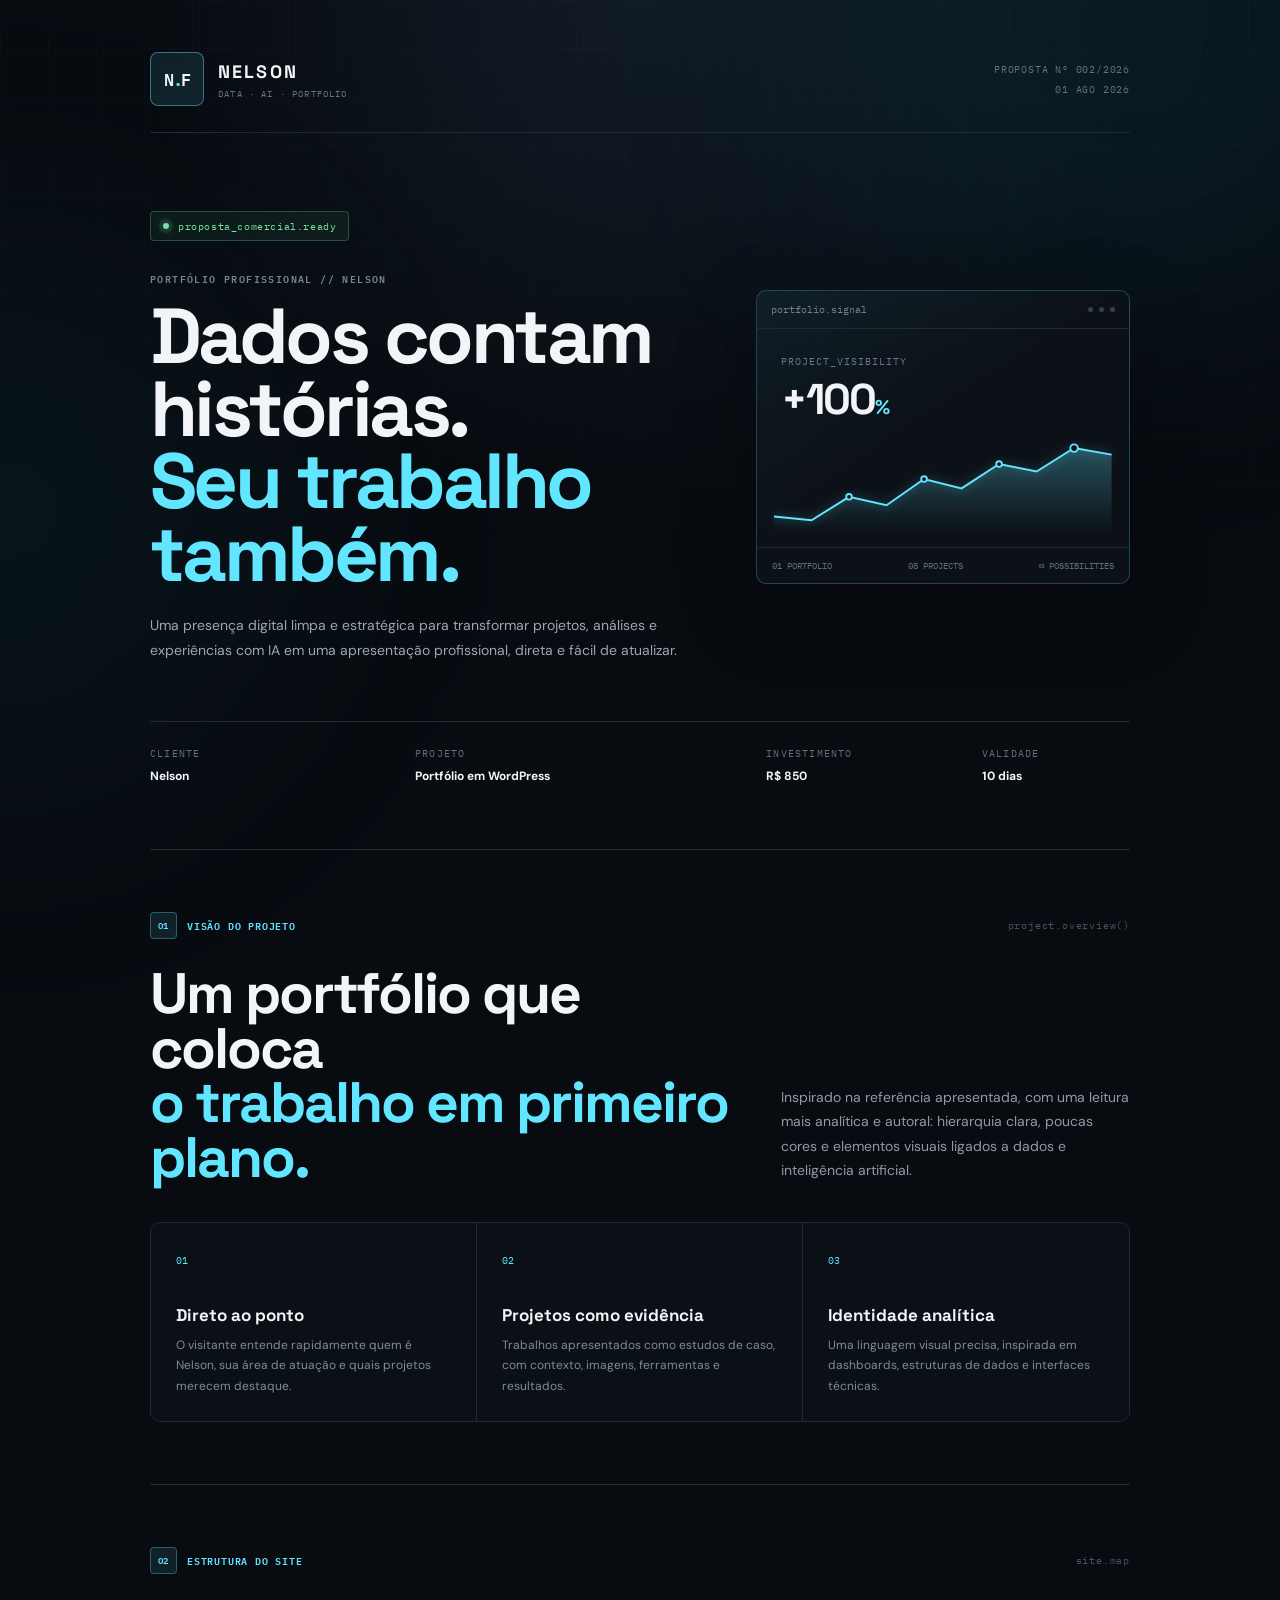
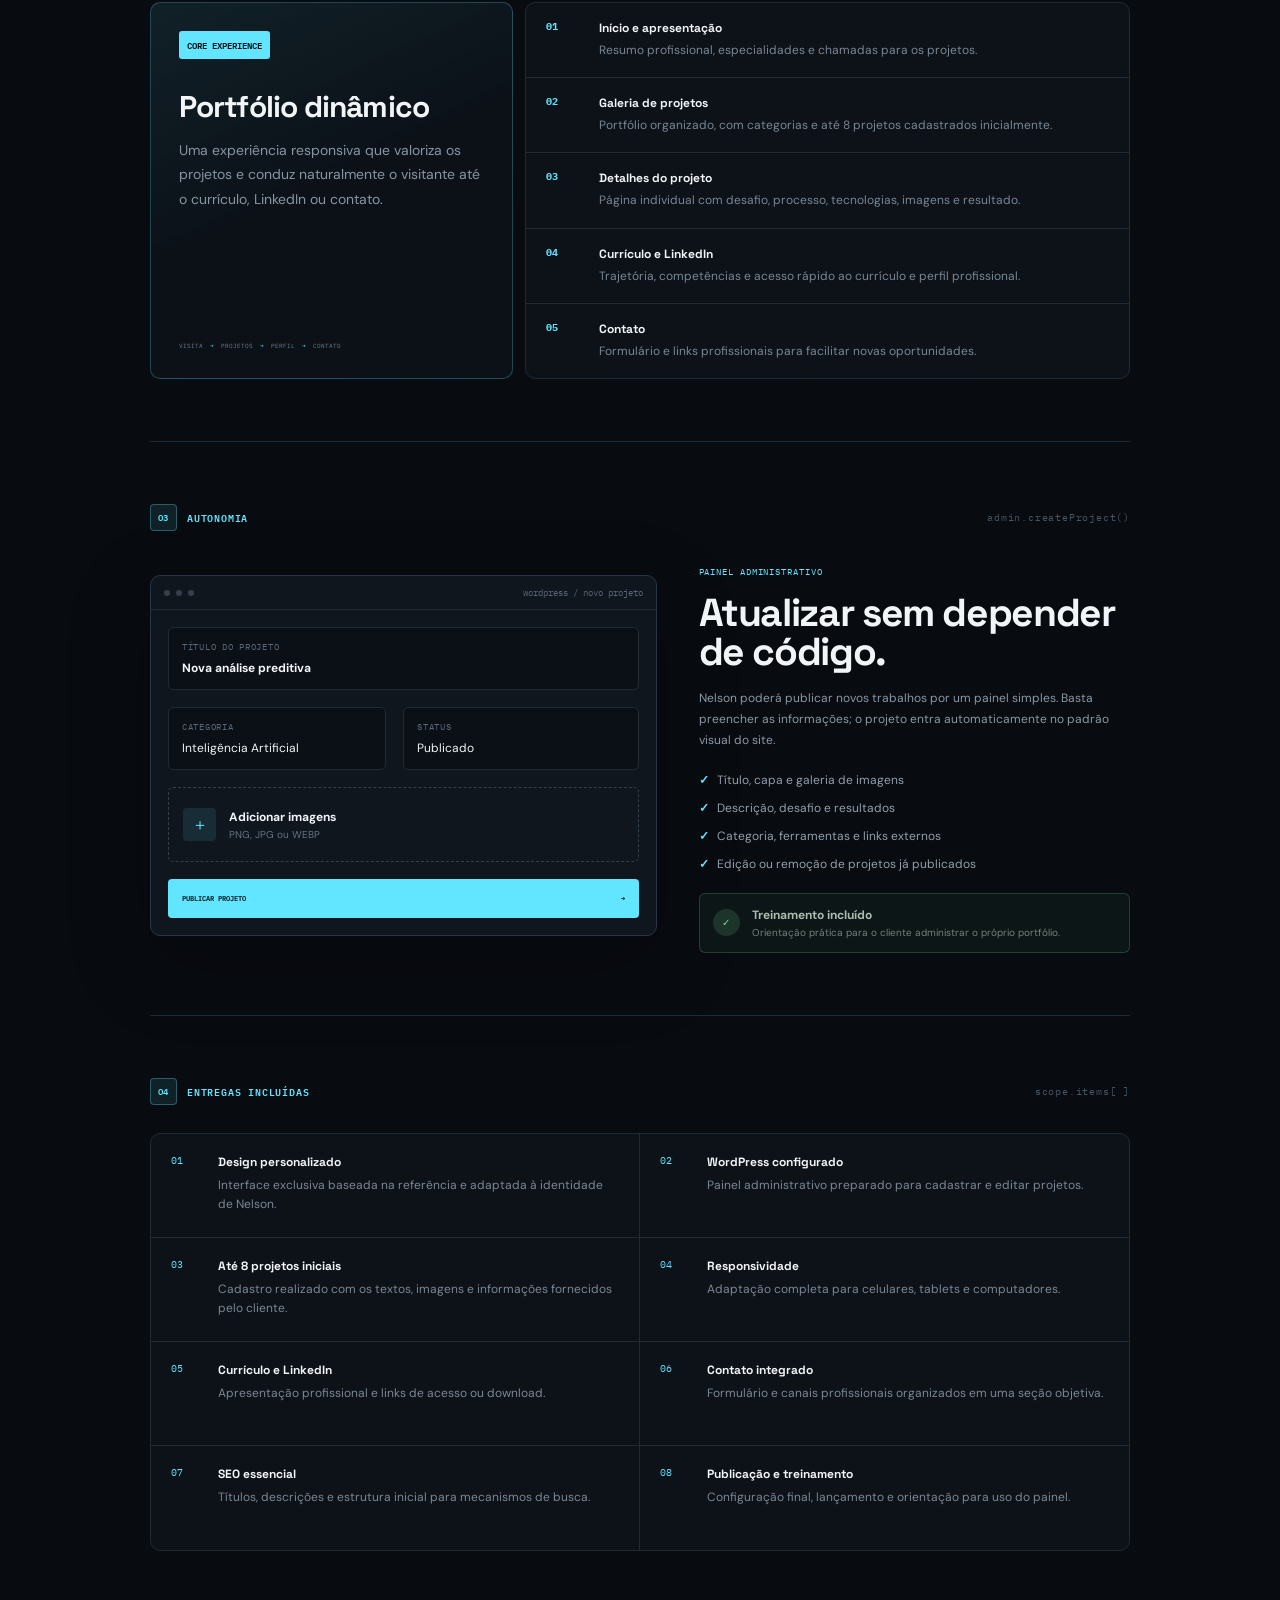
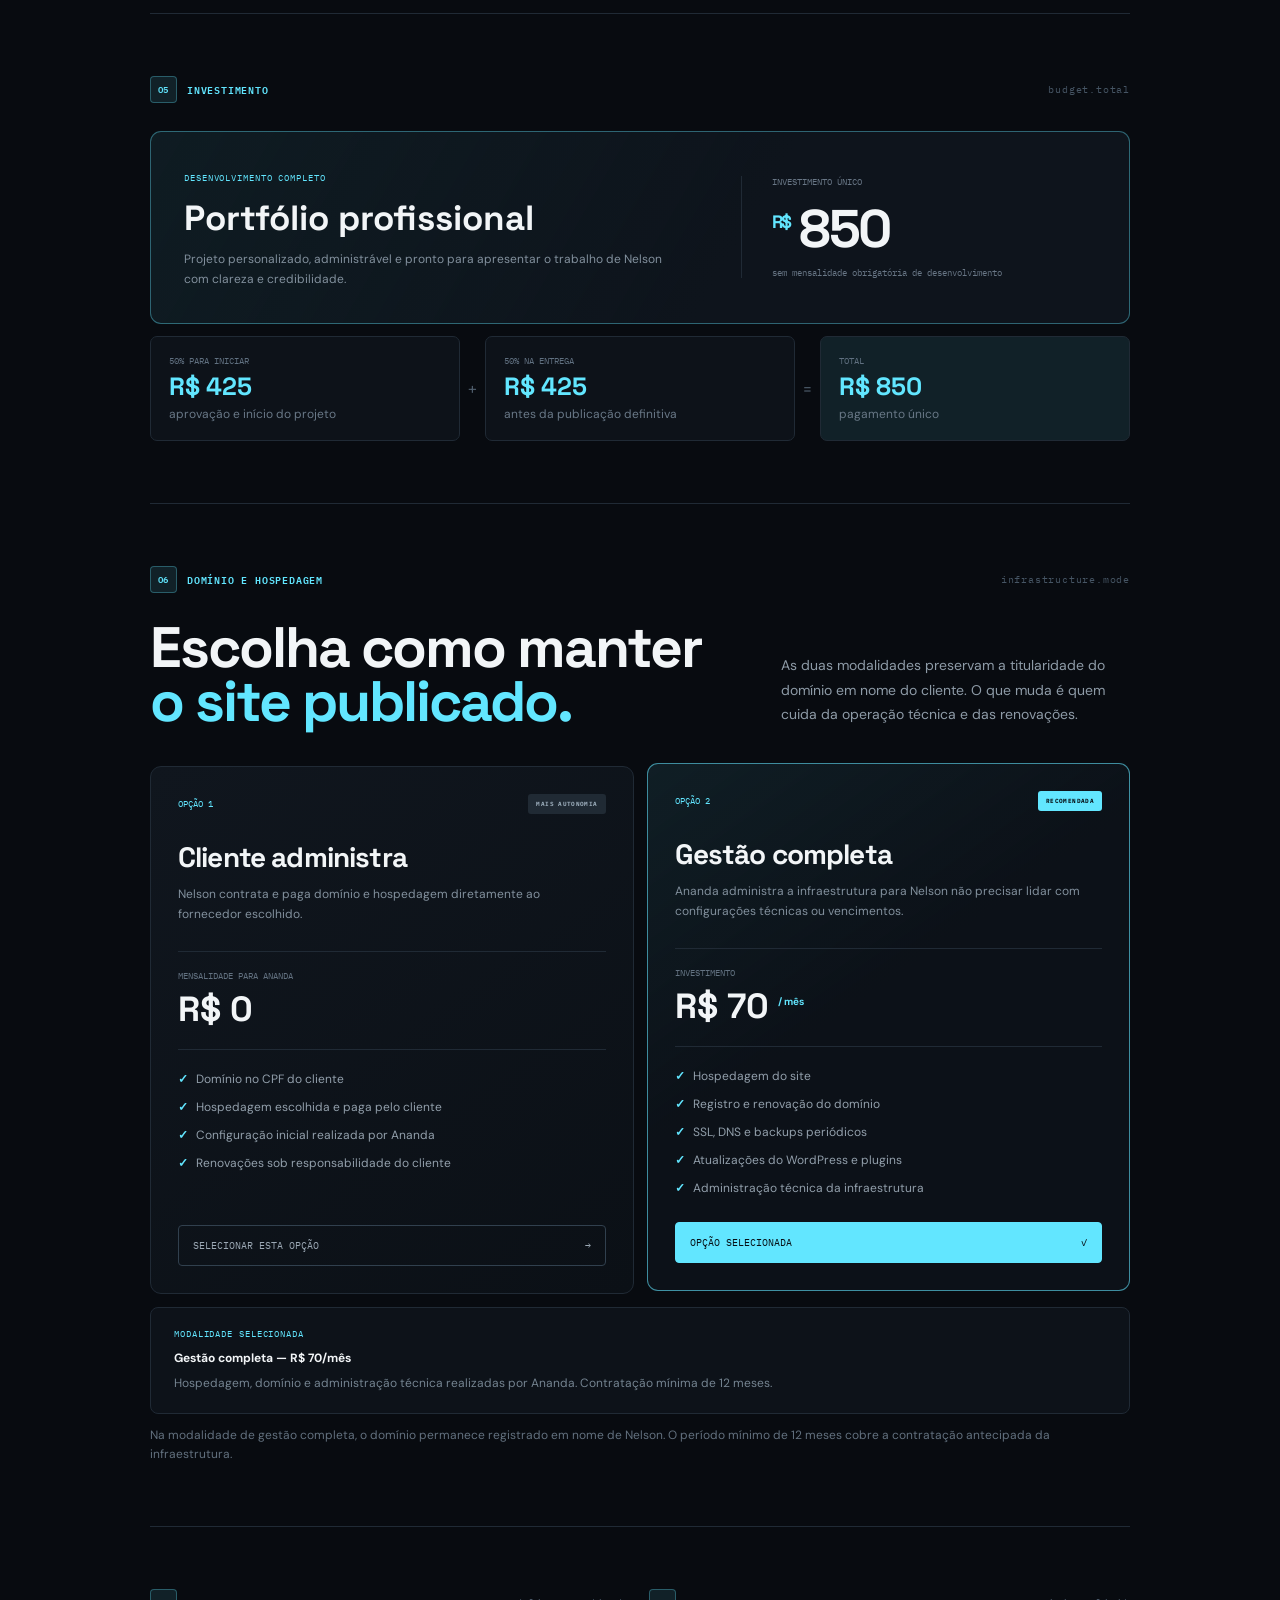
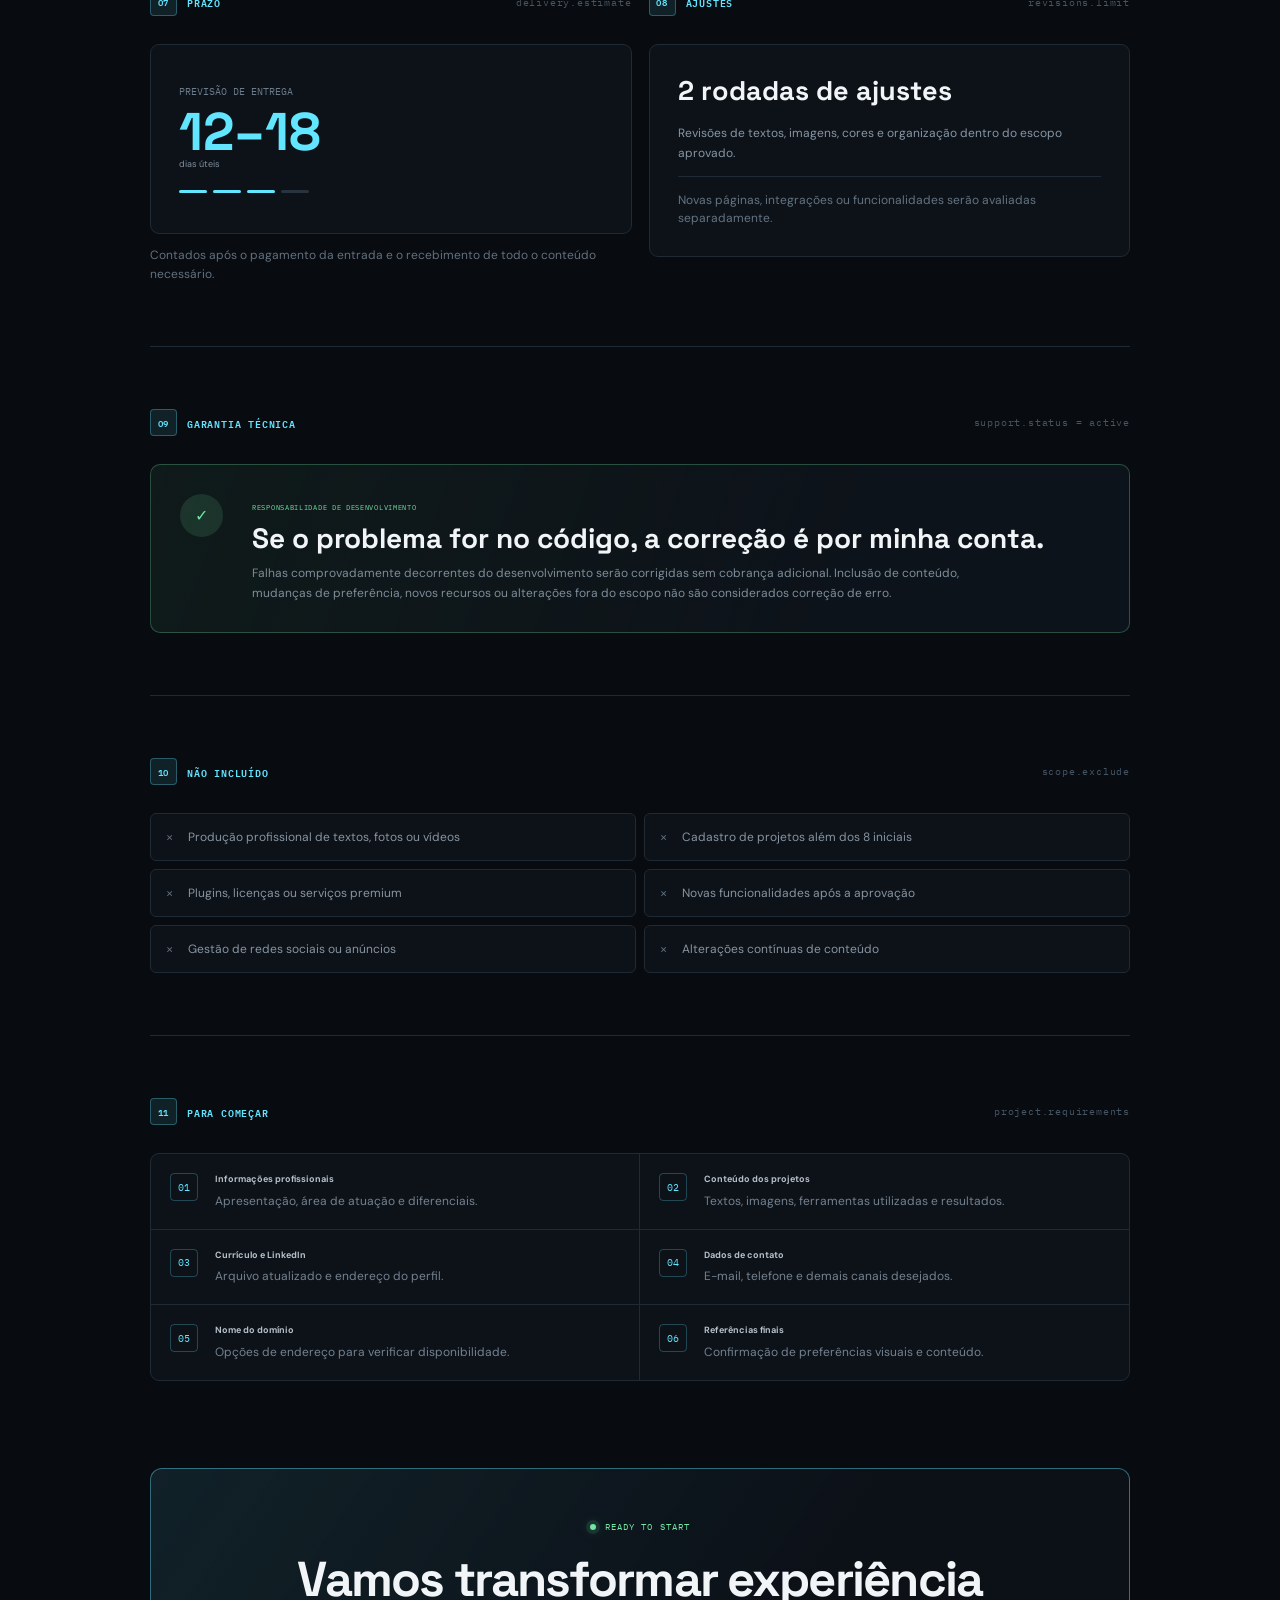
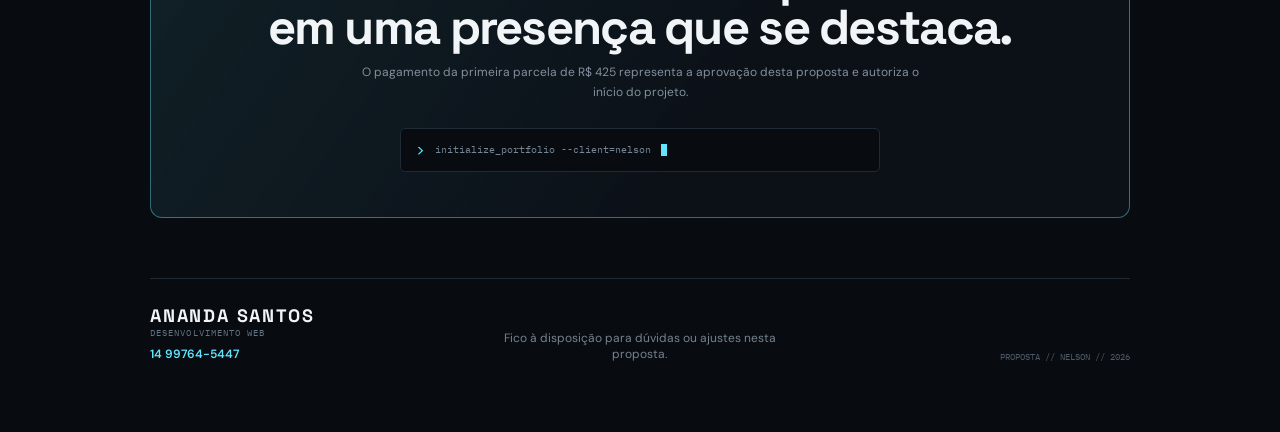
==== index.html @ 246f7932 "Proposta Versao 1" ====
<!doctype html>
<html lang="pt-BR">
  <head>
    <meta charset="UTF-8" />
    <meta name="viewport" content="width=device-width, initial-scale=1.0" />
    <meta name="description" content="Proposta comercial para desenvolvimento do portfólio profissional de Nelson." />
    <meta name="theme-color" content="#080b10" />
    <title>Proposta Comercial — Portfólio Nelson</title>
    <link rel="preconnect" href="https://fonts.googleapis.com" />
    <link rel="preconnect" href="https://fonts.gstatic.com" crossorigin />
    <link href="https://fonts.googleapis.com/css2?family=DM+Sans:wght@400;500;600;700&family=IBM+Plex+Mono:wght@400;500;600&family=Space+Grotesk:wght@500;600;700&display=swap" rel="stylesheet" />
    <link rel="stylesheet" href="style.css" />
  </head>
  <body>
    <div class="page-grid" aria-hidden="true"></div>
    <div class="ambient ambient--one" aria-hidden="true"></div>
    <div class="ambient ambient--two" aria-hidden="true"></div>
    <div class="scroll-progress" id="scroll-progress" aria-hidden="true"></div>

    <main class="proposal">
      <header class="proposal-header reveal">
        <a class="brand" href="#inicio" aria-label="Voltar ao início">
          <span class="brand__mark">N<span>.</span>F</span>
          <span class="brand__text"><strong>NELSON</strong><small>DATA · AI · PORTFOLIO</small></span>
        </a>
        <div class="proposal-meta">
          <span>PROPOSTA Nº 002/2026</span>
          <span>01 AGO 2026</span>
        </div>
      </header>

      <section class="hero reveal" id="inicio">
        <div class="hero__content">
          <span class="status"><i></i> proposta_comercial.ready</span>
          <p class="eyebrow">PORTFÓLIO PROFISSIONAL // NELSON</p>
          <h1>Dados contam histórias.<br /><em>Seu trabalho também.</em></h1>
          <p class="hero__lead">
            Uma presença digital limpa e estratégica para transformar projetos, análises e experiências com IA em uma apresentação profissional, direta e fácil de atualizar.
          </p>
        </div>

        <div class="data-console" aria-label="Painel visual representando dados e inteligência artificial">
          <div class="data-console__top"><span>portfolio.signal</span><i></i><i></i><i></i></div>
          <div class="data-console__metric">
            <small>PROJECT_VISIBILITY</small>
            <strong>+100<span>%</span></strong>
          </div>
          <svg viewBox="0 0 360 120" role="img" aria-label="Gráfico crescente estilizado">
            <defs>
              <linearGradient id="chartFill" x1="0" y1="0" x2="0" y2="1">
                <stop offset="0" stop-color="#62e6ff" stop-opacity=".3" />
                <stop offset="1" stop-color="#62e6ff" stop-opacity="0" />
              </linearGradient>
            </defs>
            <path class="chart-area" d="M0 105 L0 88 L40 92 L80 67 L120 76 L160 48 L200 58 L240 32 L280 40 L320 15 L360 22 L360 105 Z" />
            <path class="chart-line" d="M0 88 L40 92 L80 67 L120 76 L160 48 L200 58 L240 32 L280 40 L320 15 L360 22" />
            <g class="chart-dots"><circle cx="80" cy="67" r="3" /><circle cx="160" cy="48" r="3" /><circle cx="240" cy="32" r="3" /><circle cx="320" cy="15" r="4" /></g>
          </svg>
          <div class="data-console__footer"><span>01 PORTFOLIO</span><span>08 PROJECTS</span><span>∞ POSSIBILITIES</span></div>
        </div>

        <div class="hero__summary">
          <div><span>CLIENTE</span><strong>Nelson</strong></div>
          <div><span>PROJETO</span><strong>Portfólio em WordPress</strong></div>
          <div><span>INVESTIMENTO</span><strong>R$ 850</strong></div>
          <div><span>VALIDADE</span><strong>10 dias</strong></div>
        </div>
      </section>

      <section class="section reveal">
        <div class="section-label"><span>01</span> Visão do projeto <code>project.overview()</code></div>
        <div class="section-heading">
          <h2>Um portfólio que coloca<br /><em>o trabalho em primeiro plano.</em></h2>
          <p>Inspirado na referência apresentada, com uma leitura mais analítica e autoral: hierarquia clara, poucas cores e elementos visuais ligados a dados e inteligência artificial.</p>
        </div>
        <div class="concept-grid">
          <article><span>01</span><h3>Direto ao ponto</h3><p>O visitante entende rapidamente quem é Nelson, sua área de atuação e quais projetos merecem destaque.</p></article>
          <article><span>02</span><h3>Projetos como evidência</h3><p>Trabalhos apresentados como estudos de caso, com contexto, imagens, ferramentas e resultados.</p></article>
          <article><span>03</span><h3>Identidade analítica</h3><p>Uma linguagem visual precisa, inspirada em dashboards, estruturas de dados e interfaces técnicas.</p></article>
        </div>
      </section>

      <section class="section reveal">
        <div class="section-label"><span>02</span> Estrutura do site <code>site.map</code></div>
        <div class="architecture">
          <article class="architecture__main">
            <span class="architecture__tag">CORE EXPERIENCE</span>
            <h3>Portfólio dinâmico</h3>
            <p>Uma experiência responsiva que valoriza os projetos e conduz naturalmente o visitante até o currículo, LinkedIn ou contato.</p>
            <div class="architecture__flow"><span>VISITA</span><i>→</i><span>PROJETOS</span><i>→</i><span>PERFIL</span><i>→</i><span>CONTATO</span></div>
          </article>
          <div class="architecture__items">
            <article><b>01</b><div><h3>Início e apresentação</h3><p>Resumo profissional, especialidades e chamadas para os projetos.</p></div></article>
            <article><b>02</b><div><h3>Galeria de projetos</h3><p>Portfólio organizado, com categorias e até 8 projetos cadastrados inicialmente.</p></div></article>
            <article><b>03</b><div><h3>Detalhes do projeto</h3><p>Página individual com desafio, processo, tecnologias, imagens e resultado.</p></div></article>
            <article><b>04</b><div><h3>Currículo e LinkedIn</h3><p>Trajetória, competências e acesso rápido ao currículo e perfil profissional.</p></div></article>
            <article><b>05</b><div><h3>Contato</h3><p>Formulário e links profissionais para facilitar novas oportunidades.</p></div></article>
          </div>
        </div>
      </section>

      <section class="section reveal">
        <div class="section-label"><span>03</span> Autonomia <code>admin.createProject()</code></div>
        <div class="admin-panel">
          <div class="admin-panel__preview">
            <div class="window-bar"><i></i><i></i><i></i><span>wordpress / novo projeto</span></div>
            <div class="fake-field"><small>TÍTULO DO PROJETO</small><strong>Nova análise preditiva</strong></div>
            <div class="fake-row"><div class="fake-field"><small>CATEGORIA</small><span>Inteligência Artificial</span></div><div class="fake-field"><small>STATUS</small><span>Publicado</span></div></div>
            <div class="fake-upload"><span>＋</span><div><strong>Adicionar imagens</strong><small>PNG, JPG ou WEBP</small></div></div>
            <button type="button" tabindex="-1">PUBLICAR PROJETO <span>→</span></button>
          </div>
          <div class="admin-panel__copy">
            <span class="mini-label">PAINEL ADMINISTRATIVO</span>
            <h2>Atualizar sem depender de código.</h2>
            <p>Nelson poderá publicar novos trabalhos por um painel simples. Basta preencher as informações; o projeto entra automaticamente no padrão visual do site.</p>
            <ul>
              <li>Título, capa e galeria de imagens</li>
              <li>Descrição, desafio e resultados</li>
              <li>Categoria, ferramentas e links externos</li>
              <li>Edição ou remoção de projetos já publicados</li>
            </ul>
            <div class="training"><span>✓</span><p><strong>Treinamento incluído</strong>Orientação prática para o cliente administrar o próprio portfólio.</p></div>
          </div>
        </div>
      </section>

      <section class="section reveal">
        <div class="section-label"><span>04</span> Entregas incluídas <code>scope.items[ ]</code></div>
        <div class="scope-grid">
          <article><span>01</span><div><h3>Design personalizado</h3><p>Interface exclusiva baseada na referência e adaptada à identidade de Nelson.</p></div></article>
          <article><span>02</span><div><h3>WordPress configurado</h3><p>Painel administrativo preparado para cadastrar e editar projetos.</p></div></article>
          <article><span>03</span><div><h3>Até 8 projetos iniciais</h3><p>Cadastro realizado com os textos, imagens e informações fornecidos pelo cliente.</p></div></article>
          <article><span>04</span><div><h3>Responsividade</h3><p>Adaptação completa para celulares, tablets e computadores.</p></div></article>
          <article><span>05</span><div><h3>Currículo e LinkedIn</h3><p>Apresentação profissional e links de acesso ou download.</p></div></article>
          <article><span>06</span><div><h3>Contato integrado</h3><p>Formulário e canais profissionais organizados em uma seção objetiva.</p></div></article>
          <article><span>07</span><div><h3>SEO essencial</h3><p>Títulos, descrições e estrutura inicial para mecanismos de busca.</p></div></article>
          <article><span>08</span><div><h3>Publicação e treinamento</h3><p>Configuração final, lançamento e orientação para uso do painel.</p></div></article>
        </div>
      </section>

      <section class="section investment reveal" id="investimento">
        <div class="section-label"><span>05</span> Investimento <code>budget.total</code></div>
        <div class="investment-box">
          <div class="investment-box__copy">
            <span>DESENVOLVIMENTO COMPLETO</span>
            <h2>Portfólio profissional</h2>
            <p>Projeto personalizado, administrável e pronto para apresentar o trabalho de Nelson com clareza e credibilidade.</p>
          </div>
          <div class="investment-box__price">
            <small>INVESTIMENTO ÚNICO</small>
            <strong><sup>R$</sup> 850</strong>
            <span>sem mensalidade obrigatória de desenvolvimento</span>
          </div>
        </div>
        <div class="payment-flow">
          <article><small>50% PARA INICIAR</small><strong>R$ 425</strong><span>aprovação e início do projeto</span></article>
          <i>+</i>
          <article><small>50% NA ENTREGA</small><strong>R$ 425</strong><span>antes da publicação definitiva</span></article>
          <i>=</i>
          <article class="payment-flow__total"><small>TOTAL</small><strong>R$ 850</strong><span>pagamento único</span></article>
        </div>
      </section>

      <section class="section reveal" id="infraestrutura">
        <div class="section-label"><span>06</span> Domínio e hospedagem <code>infrastructure.mode</code></div>
        <div class="section-heading">
          <h2>Escolha como manter<br /><em>o site publicado.</em></h2>
          <p>As duas modalidades preservam a titularidade do domínio em nome do cliente. O que muda é quem cuida da operação técnica e das renovações.</p>
        </div>

        <div class="hosting-grid">
          <article class="hosting-card" data-hosting-card="client">
            <div class="hosting-card__top"><span>OPÇÃO 1</span><b>MAIS AUTONOMIA</b></div>
            <h3>Cliente administra</h3>
            <p>Nelson contrata e paga domínio e hospedagem diretamente ao fornecedor escolhido.</p>
            <div class="hosting-price"><small>MENSALIDADE PARA ANANDA</small><strong>R$ 0</strong></div>
            <ul><li>Domínio no CPF do cliente</li><li>Hospedagem escolhida e paga pelo cliente</li><li>Configuração inicial realizada por Ananda</li><li>Renovações sob responsabilidade do cliente</li></ul>
            <button type="button" data-select-hosting="client">Selecionar esta opção <span>→</span></button>
          </article>

          <article class="hosting-card hosting-card--featured is-active" data-hosting-card="managed">
            <div class="hosting-card__top"><span>OPÇÃO 2</span><b>RECOMENDADA</b></div>
            <h3>Gestão completa</h3>
            <p>Ananda administra a infraestrutura para Nelson não precisar lidar com configurações técnicas ou vencimentos.</p>
            <div class="hosting-price"><small>INVESTIMENTO</small><strong>R$ 70 <sup>/ mês</sup></strong></div>
            <ul><li>Hospedagem do site</li><li>Registro e renovação do domínio</li><li>SSL, DNS e backups periódicos</li><li>Atualizações do WordPress e plugins</li><li>Administração técnica da infraestrutura</li></ul>
            <button class="is-selected" type="button" data-select-hosting="managed">Opção selecionada <span>✓</span></button>
          </article>
        </div>

        <div class="hosting-selection">
          <span>MODALIDADE SELECIONADA</span>
          <strong id="hosting-name">Gestão completa — R$ 70/mês</strong>
          <p id="hosting-description">Hospedagem, domínio e administração técnica realizadas por Ananda. Contratação mínima de 12 meses.</p>
        </div>
        <p class="note">Na modalidade de gestão completa, o domínio permanece registrado em nome de Nelson. O período mínimo de 12 meses cobre a contratação antecipada da infraestrutura.</p>
      </section>

      <section class="section two-columns reveal">
        <div>
          <div class="section-label"><span>07</span> Prazo <code>delivery.estimate</code></div>
          <div class="timeline-card">
            <span>PREVISÃO DE ENTREGA</span>
            <strong>12–18</strong>
            <small>dias úteis</small>
            <div><i></i><i></i><i></i><i></i></div>
          </div>
          <p class="note">Contados após o pagamento da entrada e o recebimento de todo o conteúdo necessário.</p>
        </div>
        <div>
          <div class="section-label"><span>08</span> Ajustes <code>revisions.limit</code></div>
          <div class="revision-card">
            <strong>2 rodadas de ajustes</strong>
            <p>Revisões de textos, imagens, cores e organização dentro do escopo aprovado.</p>
            <span>Novas páginas, integrações ou funcionalidades serão avaliadas separadamente.</span>
          </div>
        </div>
      </section>

      <section class="section reveal">
        <div class="section-label"><span>09</span> Garantia técnica <code>support.status = active</code></div>
        <div class="warranty">
          <div class="warranty__icon">✓</div>
          <div><span>RESPONSABILIDADE DE DESENVOLVIMENTO</span><h2>Se o problema for no código, a correção é por minha conta.</h2><p>Falhas comprovadamente decorrentes do desenvolvimento serão corrigidas sem cobrança adicional. Inclusão de conteúdo, mudanças de preferência, novos recursos ou alterações fora do escopo não são considerados correção de erro.</p></div>
        </div>
      </section>

      <section class="section reveal">
        <div class="section-label"><span>10</span> Não incluído <code>scope.exclude</code></div>
        <div class="exclusions">
          <span>Produção profissional de textos, fotos ou vídeos</span>
          <span>Cadastro de projetos além dos 8 iniciais</span>
          <span>Plugins, licenças ou serviços premium</span>
          <span>Novas funcionalidades após a aprovação</span>
          <span>Gestão de redes sociais ou anúncios</span>
          <span>Alterações contínuas de conteúdo</span>
        </div>
      </section>

      <section class="section reveal">
        <div class="section-label"><span>11</span> Para começar <code>project.requirements</code></div>
        <div class="requirements">
          <div><span>01</span><p><strong>Informações profissionais</strong>Apresentação, área de atuação e diferenciais.</p></div>
          <div><span>02</span><p><strong>Conteúdo dos projetos</strong>Textos, imagens, ferramentas utilizadas e resultados.</p></div>
          <div><span>03</span><p><strong>Currículo e LinkedIn</strong>Arquivo atualizado e endereço do perfil.</p></div>
          <div><span>04</span><p><strong>Dados de contato</strong>E-mail, telefone e demais canais desejados.</p></div>
          <div><span>05</span><p><strong>Nome do domínio</strong>Opções de endereço para verificar disponibilidade.</p></div>
          <div><span>06</span><p><strong>Referências finais</strong>Confirmação de preferências visuais e conteúdo.</p></div>
        </div>
      </section>

      <section class="approval reveal">
        <div class="approval__status"><i></i><span>READY TO START</span></div>
        <h2>Vamos transformar experiência<br />em uma presença que se destaca.</h2>
        <p>O pagamento da primeira parcela de R$ 425 representa a aprovação desta proposta e autoriza o início do projeto.</p>
        <div class="approval__command"><span>&gt;</span><code>initialize_portfolio --client=nelson</code><i></i></div>
      </section>

      <footer>
        <div class="professional-contact"><strong>ANANDA SANTOS</strong><span>DESENVOLVIMENTO WEB</span><a href="tel:+5514997645447">14 99764-5447</a></div>
        <p>Fico à disposição para dúvidas ou ajustes nesta proposta.</p>
        <small>PROPOSTA // NELSON // 2026</small>
      </footer>
    </main>

    <script src="script.js"></script>
  </body>
</html>
---- style.css ----
:root {
  --bg: #080b10;
  --panel: #0d1219;
  --panel-2: #111821;
  --line: #202a35;
  --line-soft: rgba(255, 255, 255, 0.07);
  --text: #f2f5f7;
  --muted: #8d9aa8;
  --cyan: #62e6ff;
  --cyan-strong: #20c9eb;
  --cyan-soft: rgba(98, 230, 255, 0.1);
  --green: #72e6a2;
  --display: "Space Grotesk", sans-serif;
  --body: "DM Sans", sans-serif;
  --mono: "IBM Plex Mono", monospace;
}

* { box-sizing: border-box; }
html { scroll-behavior: smooth; }
body {
  min-height: 100vh;
  margin: 0;
  overflow-x: hidden;
  background: var(--bg);
  color: var(--text);
  font-family: var(--body);
  -webkit-font-smoothing: antialiased;
}

body::before {
  position: fixed;
  inset: 0;
  z-index: -4;
  background: radial-gradient(circle at 50% 0, #111b26 0, var(--bg) 45%);
  content: "";
}

.page-grid {
  position: fixed;
  inset: 0;
  z-index: -3;
  background-image: linear-gradient(rgba(98,230,255,.025) 1px, transparent 1px), linear-gradient(90deg, rgba(98,230,255,.025) 1px, transparent 1px);
  background-size: 48px 48px;
  mask-image: linear-gradient(to bottom, black, transparent 78%);
  pointer-events: none;
}

.ambient { position: fixed; z-index: -2; border-radius: 50%; filter: blur(130px); pointer-events: none; }
.ambient--one { top: -280px; right: -150px; width: 600px; height: 600px; background: rgba(32,201,235,.08); }
.ambient--two { bottom: 10%; left: -300px; width: 600px; height: 600px; background: rgba(32,201,235,.045); }
.scroll-progress { position: fixed; top: 0; left: 0; z-index: 20; width: 0; height: 2px; background: var(--cyan); box-shadow: 0 0 14px var(--cyan); }

.proposal { width: min(calc(100% - 42px), 980px); margin: 0 auto; padding: 52px 0 70px; }
.proposal-header { display: flex; align-items: center; justify-content: space-between; padding-bottom: 26px; border-bottom: 1px solid var(--line); }
.brand { display: flex; align-items: center; gap: 14px; color: inherit; text-decoration: none; }
.brand__mark { display: flex; width: 54px; height: 54px; align-items: center; justify-content: center; border: 1px solid rgba(98,230,255,.42); border-radius: 8px; background: var(--cyan-soft); font-family: var(--mono); font-size: 17px; font-weight: 600; letter-spacing: -.08em; white-space: nowrap; }
.brand__mark span { color: var(--cyan); }
.brand__text { display: flex; flex-direction: column; gap: 5px; }
.brand__text strong { font-family: var(--display); font-size: 18px; letter-spacing: .12em; }
.brand__text small { color: #657483; font-family: var(--mono); font-size: 7px; letter-spacing: .13em; }
.proposal-meta { display: flex; flex-direction: column; align-items: flex-end; gap: 7px; color: #637180; font-family: var(--mono); font-size: 8px; letter-spacing: .08em; }

.hero { display: grid; grid-template-columns: 1.2fr .8fr; gap: 46px; padding: 78px 0 65px; }
.hero__content { align-self: center; }
.status { display: inline-flex; min-height: 30px; align-items: center; gap: 9px; padding: 0 12px; border: 1px solid rgba(114,230,162,.25); border-radius: 4px; background: rgba(114,230,162,.06); color: var(--green); font-family: var(--mono); font-size: 8px; letter-spacing: .06em; }
.status i, .approval__status i { width: 6px; height: 6px; border-radius: 50%; background: var(--green); box-shadow: 0 0 0 4px rgba(114,230,162,.1), 0 0 12px rgba(114,230,162,.45); }
.eyebrow { margin: 28px 0 13px; color: #768493; font-family: var(--mono); font-size: 9px; font-weight: 600; letter-spacing: .14em; }
h1, h2, h3, p { margin-top: 0; }
h1, h2, h3 { font-family: var(--display); }
h1 { max-width: 650px; margin-bottom: 23px; font-size: clamp(52px, 7.2vw, 78px); line-height: .93; letter-spacing: -.045em; }
h1 em, h2 em { color: var(--cyan); font-style: normal; }
.hero__lead { max-width: 620px; margin: 0; color: #9aa7b4; font-size: 14px; line-height: 1.78; }

.data-console { align-self: center; overflow: hidden; border: 1px solid rgba(98,230,255,.24); border-radius: 10px; background: linear-gradient(145deg, rgba(98,230,255,.07), rgba(13,18,25,.95) 45%); box-shadow: 0 28px 80px rgba(0,0,0,.28); }
.data-console__top { display: flex; align-items: center; gap: 6px; padding: 12px 14px; border-bottom: 1px solid var(--line); color: #718090; font-family: var(--mono); font-size: 7px; }
.data-console__top span { margin-right: auto; }
.data-console__top i { width: 5px; height: 5px; border-radius: 50%; background: #34414e; }
.data-console__metric { padding: 26px 24px 7px; }
.data-console__metric small { display: block; color: #687787; font-family: var(--mono); font-size: 7px; letter-spacing: .1em; }
.data-console__metric strong { display: block; margin-top: 4px; font-family: var(--display); font-size: 43px; letter-spacing: -.05em; }
.data-console__metric strong span { color: var(--cyan); font-size: 20px; }
.data-console svg { display: block; width: 100%; height: auto; padding: 0 17px; overflow: visible; }
.chart-area { fill: url(#chartFill); }
.chart-line { fill: none; stroke: var(--cyan); stroke-width: 2; filter: drop-shadow(0 0 5px rgba(98,230,255,.45)); }
.chart-dots circle { fill: var(--bg); stroke: var(--cyan); stroke-width: 2; }
.data-console__footer { display: flex; justify-content: space-between; padding: 12px 15px; border-top: 1px solid var(--line); color: #5f6d7b; font-family: var(--mono); font-size: 6px; }
.hero__summary { display: grid; grid-column: 1 / -1; grid-template-columns: 1fr 1.35fr .8fr .6fr; gap: 18px; margin-top: 12px; padding-top: 25px; border-top: 1px solid var(--line); }
.hero__summary div { display: flex; flex-direction: column; gap: 8px; }
.hero__summary span { color: #617080; font-family: var(--mono); font-size: 7px; letter-spacing: .12em; }
.hero__summary strong { font-size: 11px; }

.section { padding: 62px 0; border-top: 1px solid var(--line); }
.section-label { display: flex; align-items: center; gap: 10px; margin-bottom: 28px; color: var(--cyan); font-family: var(--mono); font-size: 8px; font-weight: 600; letter-spacing: .08em; text-transform: uppercase; }
.section-label > span { display: grid; width: 27px; height: 27px; place-items: center; border: 1px solid rgba(98,230,255,.3); border-radius: 4px; background: var(--cyan-soft); font-size: 9px; }
.section-label code { margin-left: auto; color: #465564; font-family: var(--mono); font-size: 7px; font-weight: 400; text-transform: none; }
.section-heading { display: grid; grid-template-columns: 1.25fr .75fr; align-items: end; gap: 50px; margin-bottom: 36px; }
.section-heading h2 { margin-bottom: 0; font-size: clamp(38px, 5.5vw, 57px); line-height: .96; letter-spacing: -.035em; }
.section-heading > p { margin-bottom: 3px; color: #8e9ba7; font-size: 11px; line-height: 1.75; }

.concept-grid { display: grid; grid-template-columns: repeat(3, 1fr); overflow: hidden; border: 1px solid var(--line); border-radius: 10px; background: rgba(13,18,25,.72); }
.concept-grid article { min-height: 190px; padding: 25px; border-right: 1px solid var(--line); }
.concept-grid article:last-child { border: 0; }
.concept-grid article > span { color: var(--cyan); font-family: var(--mono); font-size: 8px; }
.concept-grid h3 { margin: 35px 0 9px; font-size: 17px; }
.concept-grid p { margin: 0; color: #7f8c99; font-size: 9px; line-height: 1.7; }

.architecture { display: grid; grid-template-columns: .75fr 1.25fr; gap: 12px; }
.architecture__main { display: flex; flex-direction: column; padding: 28px; border: 1px solid rgba(98,230,255,.25); border-radius: 10px; background: linear-gradient(155deg, var(--cyan-soft), #0c1118 50%); }
.architecture__tag { width: fit-content; padding: 6px 8px; border-radius: 3px; background: var(--cyan); color: #071016; font-family: var(--mono); font-size: 6px; font-weight: 600; }
.architecture__main h3 { margin: 28px 0 12px; font-size: 30px; letter-spacing: -.03em; }
.architecture__main p { color: #8795a2; font-size: 10px; line-height: 1.75; }
.architecture__flow { display: flex; flex-wrap: wrap; align-items: center; gap: 7px; margin-top: auto; padding-top: 25px; color: #6f7e8c; font-family: var(--mono); font-size: 6px; }
.architecture__flow i { color: var(--cyan); font-style: normal; }
.architecture__items { overflow: hidden; border: 1px solid var(--line); border-radius: 10px; background: var(--panel); }
.architecture__items article { display: grid; grid-template-columns: 38px 1fr; gap: 15px; padding: 17px 20px; border-bottom: 1px solid var(--line); }
.architecture__items article:last-child { border: 0; }
.architecture__items b { color: var(--cyan); font-family: var(--mono); font-size: 9px; }
.architecture__items h3 { margin: 0 0 5px; font-size: 12px; }
.architecture__items p { margin: 0; color: #788693; font-size: 8px; line-height: 1.6; }

.admin-panel { display: grid; grid-template-columns: 1.08fr .92fr; gap: 42px; align-items: center; }
.admin-panel__preview { overflow: hidden; border: 1px solid #293542; border-radius: 10px; background: #10161e; box-shadow: 0 26px 80px rgba(0,0,0,.25); }
.window-bar { display: flex; align-items: center; gap: 6px; padding: 11px 13px; border-bottom: 1px solid var(--line); }
.window-bar i { width: 6px; height: 6px; border-radius: 50%; background: #34414d; }
.window-bar span { margin-left: auto; color: #586676; font-family: var(--mono); font-size: 6px; }
.fake-field { display: flex; flex-direction: column; gap: 8px; margin: 17px; padding: 13px; border: 1px solid var(--line); border-radius: 5px; background: #0b1016; }
.fake-field small { color: #596878; font-family: var(--mono); font-size: 6px; letter-spacing: .08em; }
.fake-field strong, .fake-field span { font-size: 10px; }
.fake-row { display: grid; grid-template-columns: 1fr 1fr; }
.fake-row .fake-field { margin-top: 0; }
.fake-row .fake-field + .fake-field { margin-left: 0; }
.fake-upload { display: flex; align-items: center; gap: 13px; min-height: 75px; margin: 0 17px 17px; padding: 14px; border: 1px dashed #31404e; border-radius: 5px; }
.fake-upload > span { display: grid; width: 33px; height: 33px; place-items: center; border-radius: 4px; background: var(--cyan-soft); color: var(--cyan); }
.fake-upload div { display: flex; flex-direction: column; gap: 3px; }
.fake-upload strong { font-size: 9px; }.fake-upload small { color: #657382; font-size: 7px; }
.admin-panel__preview button { display: flex; width: calc(100% - 34px); min-height: 39px; align-items: center; justify-content: space-between; margin: 0 17px 17px; padding: 0 14px; border: 0; border-radius: 4px; background: var(--cyan); color: #071016; font-family: var(--mono); font-size: 7px; font-weight: 600; }
.mini-label { color: var(--cyan); font-family: var(--mono); font-size: 7px; letter-spacing: .1em; }
.admin-panel__copy h2 { margin: 13px 0 17px; font-size: 39px; line-height: 1; letter-spacing: -.035em; }
.admin-panel__copy > p { color: #8a98a5; font-size: 11px; line-height: 1.75; }
.admin-panel__copy ul, .hosting-card ul { display: flex; flex-direction: column; gap: 10px; margin: 20px 0; padding: 0; list-style: none; }
.admin-panel__copy li, .hosting-card li { position: relative; padding-left: 18px; color: #929fab; font-size: 9px; line-height: 1.5; }
.admin-panel__copy li::before, .hosting-card li::before { position: absolute; left: 0; color: var(--cyan); content: "✓"; font-weight: 700; }
.training { display: flex; align-items: center; gap: 12px; padding: 13px; border: 1px solid rgba(114,230,162,.2); border-radius: 6px; background: rgba(114,230,162,.05); }
.training > span { display: grid; width: 27px; height: 27px; flex: 0 0 27px; place-items: center; border-radius: 50%; background: rgba(114,230,162,.15); color: var(--green); font-size: 10px; }
.training p { display: flex; flex-direction: column; gap: 3px; margin: 0; color: #728278; font-size: 7px; }.training strong { color: #a9bcae; font-size: 8px; }

.scope-grid { display: grid; grid-template-columns: 1fr 1fr; overflow: hidden; border: 1px solid var(--line); border-radius: 10px; background: var(--panel); }
.scope-grid article { display: grid; grid-template-columns: 35px 1fr; gap: 12px; min-height: 104px; padding: 20px; border-right: 1px solid var(--line); border-bottom: 1px solid var(--line); }
.scope-grid article:nth-child(even) { border-right: 0; }.scope-grid article:nth-last-child(-n+2) { border-bottom: 0; }
.scope-grid article > span { color: var(--cyan); font-family: var(--mono); font-size: 8px; }
.scope-grid h3 { margin: 0 0 6px; font-size: 11px; }.scope-grid p { margin: 0; color: #7a8794; font-size: 8px; line-height: 1.6; }

.investment-box { display: grid; grid-template-columns: 1.2fr .8fr; align-items: center; gap: 25px; padding: 33px; border: 1px solid rgba(98,230,255,.38); border-radius: 11px; background: linear-gradient(120deg, rgba(98,230,255,.08), #0e141c 60%); }
.investment-box__copy > span { color: var(--cyan); font-family: var(--mono); font-size: 7px; letter-spacing: .1em; }
.investment-box__copy h2 { margin: 10px 0; font-size: 35px; }
.investment-box__copy p { max-width: 480px; margin: 0; color: #82909d; font-size: 9px; line-height: 1.65; }
.investment-box__price { padding-left: 30px; border-left: 1px solid var(--line); }
.investment-box__price small, .investment-box__price span { display: block; color: #687685; font-family: var(--mono); font-size: 6px; }
.investment-box__price strong { display: block; margin: 8px 0 5px; font-family: var(--display); font-size: 53px; letter-spacing: -.05em; }.investment-box__price sup { color: var(--cyan); font-size: 18px; }
.payment-flow { display: grid; grid-template-columns: 1fr 25px 1fr 25px 1fr; align-items: center; margin-top: 12px; }
.payment-flow article { display: flex; flex-direction: column; gap: 4px; min-height: 100px; justify-content: center; padding: 18px; border: 1px solid var(--line); border-radius: 7px; background: var(--panel); }
.payment-flow > i { color: #4f5e6d; font-style: normal; text-align: center; }.payment-flow small { color: #607080; font-family: var(--mono); font-size: 6px; }.payment-flow strong { color: var(--cyan); font-family: var(--display); font-size: 25px; }.payment-flow span { color: #697887; font-size: 7px; }.payment-flow__total { background: var(--cyan-soft) !important; }

.hosting-grid { display: grid; grid-template-columns: 1fr 1fr; gap: 13px; }
.hosting-card { display: flex; flex-direction: column; padding: 27px; border: 1px solid var(--line); border-radius: 11px; background: linear-gradient(145deg, #10161e, #0b1016); transition: .25s ease; }
.hosting-card.is-active { border-color: rgba(98,230,255,.58); transform: translateY(-3px); }.hosting-card--featured { background: linear-gradient(145deg, rgba(98,230,255,.09), #0c1118 45%); }
.hosting-card__top { display: flex; align-items: center; justify-content: space-between; color: var(--cyan); font-family: var(--mono); font-size: 7px; }
.hosting-card__top b { padding: 6px 8px; border-radius: 3px; background: #202a34; color: #9aabb9; font-size: 6px; letter-spacing: .06em; }.hosting-card--featured .hosting-card__top b { background: var(--cyan); color: #071016; }
.hosting-card h3 { margin: 25px 0 10px; font-size: 28px; letter-spacing: -.03em; }.hosting-card > p { min-height: 48px; margin-bottom: 18px; color: #82909d; font-size: 9px; line-height: 1.65; }
.hosting-price { padding: 18px 0; border-block: 1px solid var(--line); }.hosting-price small { display: block; margin-bottom: 6px; color: #627180; font-family: var(--mono); font-size: 6px; }.hosting-price strong { font-family: var(--display); font-size: 35px; }.hosting-price sup { color: var(--cyan); font-family: var(--body); font-size: 10px; }
.hosting-card ul { flex: 1; margin: 20px 0 25px; }
.hosting-card button { display: flex; width: 100%; min-height: 41px; align-items: center; justify-content: space-between; padding: 0 14px; border: 1px solid #31404e; border-radius: 4px; background: transparent; color: #9ca9b5; cursor: pointer; font-family: var(--mono); font-size: 7px; text-transform: uppercase; transition: .2s ease; }.hosting-card button:hover, .hosting-card button.is-selected { border-color: var(--cyan); background: var(--cyan); color: #071016; }
.hosting-selection { margin-top: 13px; padding: 20px 23px; border: 1px solid var(--line); border-radius: 8px; background: var(--panel); }.hosting-selection > span { display: block; margin-bottom: 7px; color: var(--cyan); font-family: var(--mono); font-size: 6px; letter-spacing: .1em; }.hosting-selection strong { font-size: 12px; }.hosting-selection p { margin: 7px 0 0; color: #748390; font-size: 8px; line-height: 1.55; }
.note { margin: 12px 0 0; color: #62707e; font-size: 8px; line-height: 1.6; }

.two-columns { display: grid; grid-template-columns: 1fr 1fr; gap: 17px; }
.two-columns .section-label { min-height: 27px; }.timeline-card, .revision-card { min-height: 190px; padding: 28px; border: 1px solid var(--line); border-radius: 9px; background: var(--panel); }
.timeline-card { display: flex; flex-direction: column; justify-content: center; }.timeline-card > span { color: #6b7a89; font-family: var(--mono); font-size: 7px; }.timeline-card > strong { margin: 7px 0 0; color: var(--cyan); font-family: var(--display); font-size: 53px; line-height: 1; }.timeline-card > small { color: #80909e; font-size: 9px; }.timeline-card > div { display: flex; gap: 6px; margin-top: 20px; }.timeline-card i { width: 28px; height: 3px; border-radius: 3px; background: var(--cyan); }.timeline-card i:last-child { background: #273440; }
.revision-card strong { display: block; margin-bottom: 15px; font-family: var(--display); font-size: 27px; }.revision-card p { color: #8795a2; font-size: 9px; line-height: 1.7; }.revision-card span { display: block; padding-top: 14px; border-top: 1px solid var(--line); color: #647381; font-size: 8px; line-height: 1.55; }

.warranty { display: grid; grid-template-columns: 50px 1fr; gap: 22px; padding: 29px; border: 1px solid rgba(114,230,162,.28); border-radius: 10px; background: linear-gradient(110deg, rgba(114,230,162,.07), #0d131a 70%); }.warranty__icon { display: grid; width: 43px; height: 43px; place-items: center; border-radius: 50%; background: rgba(114,230,162,.13); color: var(--green); font-size: 16px; }.warranty span { color: var(--green); font-family: var(--mono); font-size: 7px; letter-spacing: .1em; }.warranty h2 { margin: 9px 0; font-size: 28px; line-height: 1.05; }.warranty p { max-width: 720px; margin: 0; color: #7e8d99; font-size: 9px; line-height: 1.7; }
.exclusions { display: grid; grid-template-columns: 1fr 1fr; gap: 8px; }.exclusions span { position: relative; min-height: 46px; padding: 14px 15px 14px 37px; border: 1px solid var(--line); border-radius: 6px; background: var(--panel); color: #8794a0; font-size: 8px; line-height: 1.5; }.exclusions span::before { position: absolute; left: 15px; color: #667583; content: "×"; font-family: var(--mono); font-size: 12px; }
.requirements { display: grid; grid-template-columns: 1fr 1fr; overflow: hidden; border: 1px solid var(--line); border-radius: 9px; background: var(--panel); }.requirements > div { display: grid; grid-template-columns: 32px 1fr; gap: 13px; padding: 19px; border-right: 1px solid var(--line); border-bottom: 1px solid var(--line); }.requirements > div:nth-child(even) { border-right: 0; }.requirements > div:nth-last-child(-n+2) { border-bottom: 0; }.requirements > div > span { display: grid; width: 28px; height: 28px; place-items: center; border: 1px solid rgba(98,230,255,.25); border-radius: 4px; color: var(--cyan); font-family: var(--mono); font-size: 7px; }.requirements p { display: flex; flex-direction: column; gap: 5px; margin: 0; color: #73818f; font-size: 8px; line-height: 1.5; }.requirements strong { color: #b6c0c9; font-size: 9px; }

.approval { margin-top: 25px; padding: 45px; border: 1px solid rgba(98,230,255,.42); border-radius: 12px; background: linear-gradient(125deg, rgba(98,230,255,.1), #0c1118 62%); text-align: center; }.approval__status { display: inline-flex; align-items: center; gap: 9px; color: var(--green); font-family: var(--mono); font-size: 7px; letter-spacing: .12em; }.approval h2 { margin: 20px 0 12px; font-size: clamp(34px, 5vw, 49px); line-height: .98; letter-spacing: -.035em; }.approval > p { max-width: 570px; margin: 0 auto; color: #82909d; font-size: 9px; line-height: 1.65; }.approval__command { display: flex; max-width: 480px; min-height: 44px; align-items: center; gap: 10px; margin: 25px auto 0; padding: 0 15px; border: 1px solid var(--line); border-radius: 5px; background: #080c11; color: #778695; text-align: left; }.approval__command > span { color: var(--cyan); }.approval__command code { font-family: var(--mono); font-size: 8px; }.approval__command i { width: 6px; height: 12px; background: var(--cyan); animation: blink 1s steps(1) infinite; }
@keyframes blink { 50% { opacity: 0; } }

footer { display: grid; grid-template-columns: 1fr 1fr 1fr; align-items: end; margin-top: 60px; padding-top: 25px; border-top: 1px solid var(--line); }.professional-contact { display: flex; flex-direction: column; }.professional-contact strong { font-family: var(--display); font-size: 18px; letter-spacing: .1em; }.professional-contact span { color: #647381; font-family: var(--mono); font-size: 6px; letter-spacing: .12em; }.professional-contact a { margin-top: 8px; color: var(--cyan); font-size: 8px; font-weight: 600; text-decoration: none; }footer p { margin: 0; color: #758390; font-size: 8px; text-align: center; }footer small { color: #4d5b69; font-family: var(--mono); font-size: 6px; text-align: right; }

/* Readability pass: commercial proposals should remain comfortable to read
   on notebooks and mobile screens, including secondary information. */
.brand__text small,
.data-console__footer,
.architecture__tag,
.window-bar span,
.fake-field small,
.mini-label,
.investment-box__copy > span,
.investment-box__price small,
.investment-box__price span,
.payment-flow small,
.hosting-card__top,
.hosting-price small,
.hosting-selection > span,
.approval__status,
.professional-contact span,
footer small { font-size: 9px; }

.proposal-meta,
.status,
.eyebrow,
.data-console__top,
.data-console__metric small,
.hero__summary span,
.section-label,
.section-label code,
.concept-grid article > span,
.architecture__items b,
.fake-upload small,
.training p,
.scope-grid article > span,
.hosting-card button,
.timeline-card > span,
.requirements > div > span,
.approval__command code { font-size: 10px; }

.hero__summary strong,
.architecture__items h3,
.architecture__items p,
.scope-grid h3,
.scope-grid p,
.investment-box__copy p,
.payment-flow span,
.hosting-card > p,
.hosting-card li,
.hosting-selection p,
.note,
.revision-card span,
.warranty p,
.exclusions span,
.requirements p,
.approval > p,
.professional-contact a,
footer p { font-size: 12px; }

.concept-grid p,
.admin-panel__copy li,
.admin-panel__copy > p,
.fake-field strong,
.fake-field span,
.fake-upload strong,
.training strong,
.revision-card p { font-size: 12px; }

.section-heading > p,
.architecture__main p { font-size: 14px; }

.reveal { opacity: 0; transform: translateY(16px); transition: opacity .65s ease, transform .65s ease; }.reveal.is-visible { opacity: 1; transform: none; }

@media (max-width: 760px) {
  .proposal { width: min(calc(100% - 30px), 980px); padding-top: 25px; }
  .hero { grid-template-columns: 1fr; gap: 35px; padding: 55px 0; }
  .hero__summary { grid-template-columns: 1fr 1fr; }
  h1 { font-size: clamp(48px, 14vw, 70px); }
  .section { padding: 49px 0; }.section-label code { display: none; }
  .section-heading, .concept-grid, .architecture, .admin-panel, .scope-grid, .hosting-grid, .two-columns { grid-template-columns: 1fr; }
  .section-heading { gap: 17px; }.section-heading h2 { font-size: 42px; }
  .concept-grid article { min-height: 0; border-right: 0; border-bottom: 1px solid var(--line); }.concept-grid article:last-child { border-bottom: 0; }.concept-grid h3 { margin-top: 20px; }
  .architecture__main { min-height: 270px; }.admin-panel { gap: 32px; }
  .scope-grid article { border-right: 0; }.scope-grid article:nth-last-child(2) { border-bottom: 1px solid var(--line); }
  .investment-box { grid-template-columns: 1fr; }.investment-box__price { padding: 22px 0 0; border-top: 1px solid var(--line); border-left: 0; }
  .payment-flow { grid-template-columns: 1fr; gap: 7px; }.payment-flow > i { display: none; }
  .hosting-card > p { min-height: 0; }
}

@media (max-width: 470px) {
  .proposal-meta { display: none; }.brand__mark { width: 48px; height: 48px; }
  .hero__summary { grid-template-columns: 1fr; }.hero__summary div:last-child { display: none; }
  .data-console__footer span:last-child { display: none; }
  .fake-row, .exclusions, .requirements { grid-template-columns: 1fr; }.fake-row .fake-field + .fake-field { margin-left: 17px; }
  .requirements > div { border-right: 0; }.requirements > div:nth-last-child(2) { border-bottom: 1px solid var(--line); }
  .investment-box, .warranty, .approval { padding: 23px; }.warranty { grid-template-columns: 39px 1fr; }.warranty__icon { width: 36px; height: 36px; }
  footer { grid-template-columns: 1fr; gap: 17px; }footer p, footer small { text-align: left; }
}

@media (prefers-reduced-motion: reduce) {
  html { scroll-behavior: auto; }.reveal { opacity: 1; transform: none; transition: none; }.approval__command i { animation: none; }
}

@media print {
  @page { size: A4; margin: 11mm; }
  body { background: #080b10 !important; -webkit-print-color-adjust: exact; print-color-adjust: exact; }
  .proposal { width: 100%; padding: 0; }.ambient, .scroll-progress { display: none !important; }.reveal { opacity: 1 !important; transform: none !important; }
  .section, .investment-box, .hosting-card, .warranty, .approval { break-inside: avoid; }
}
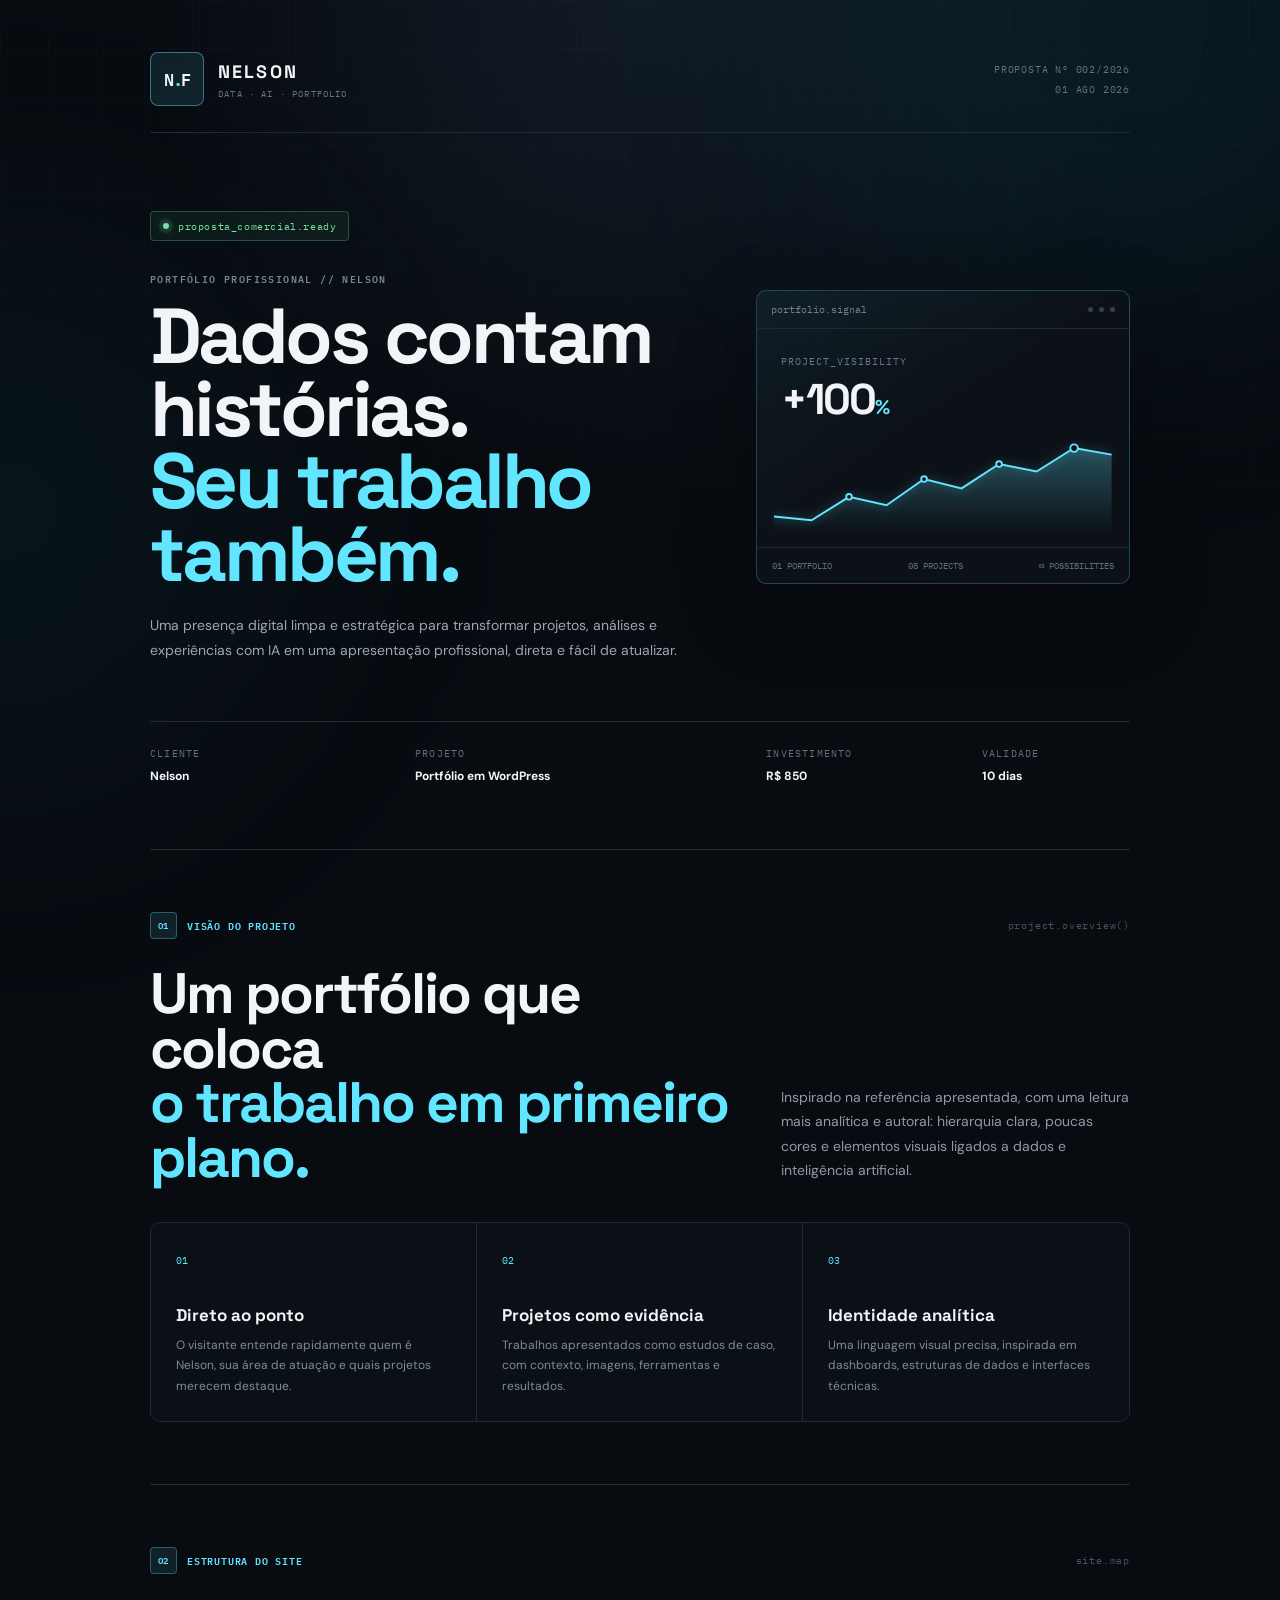
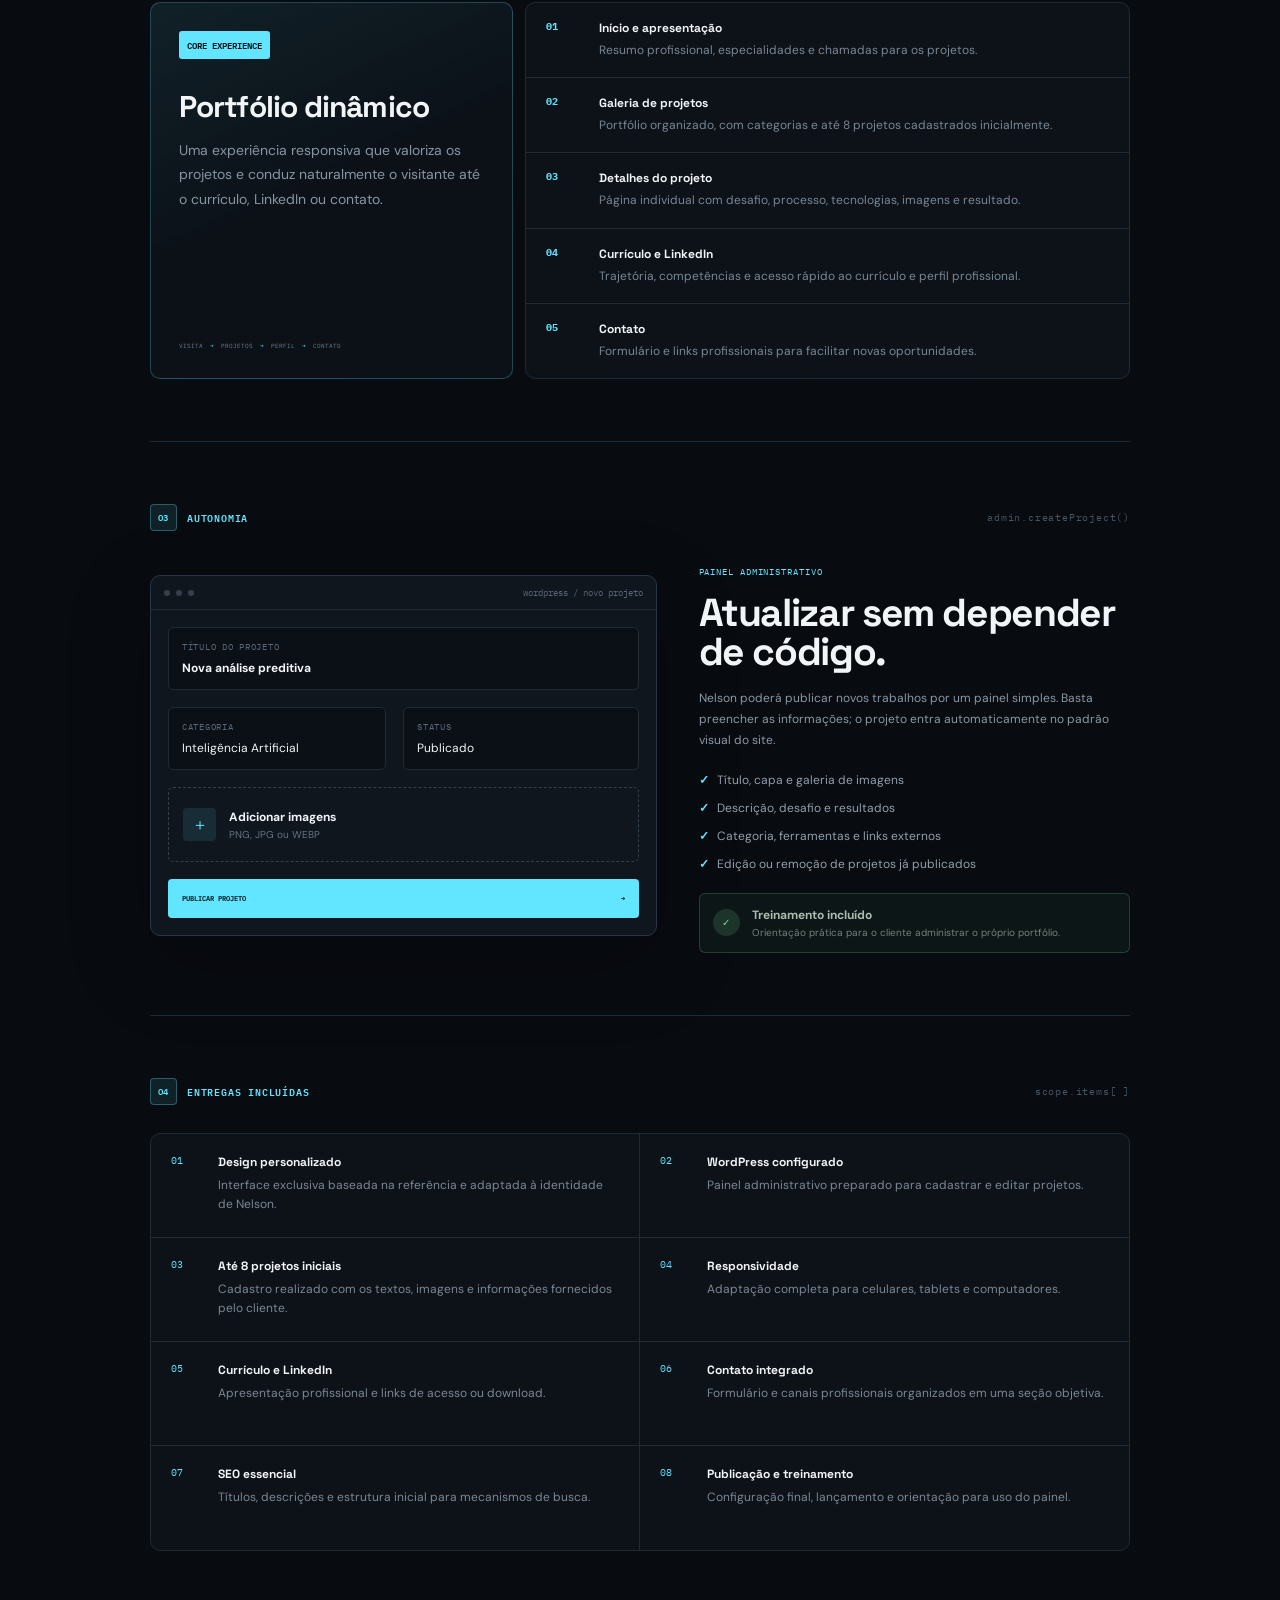
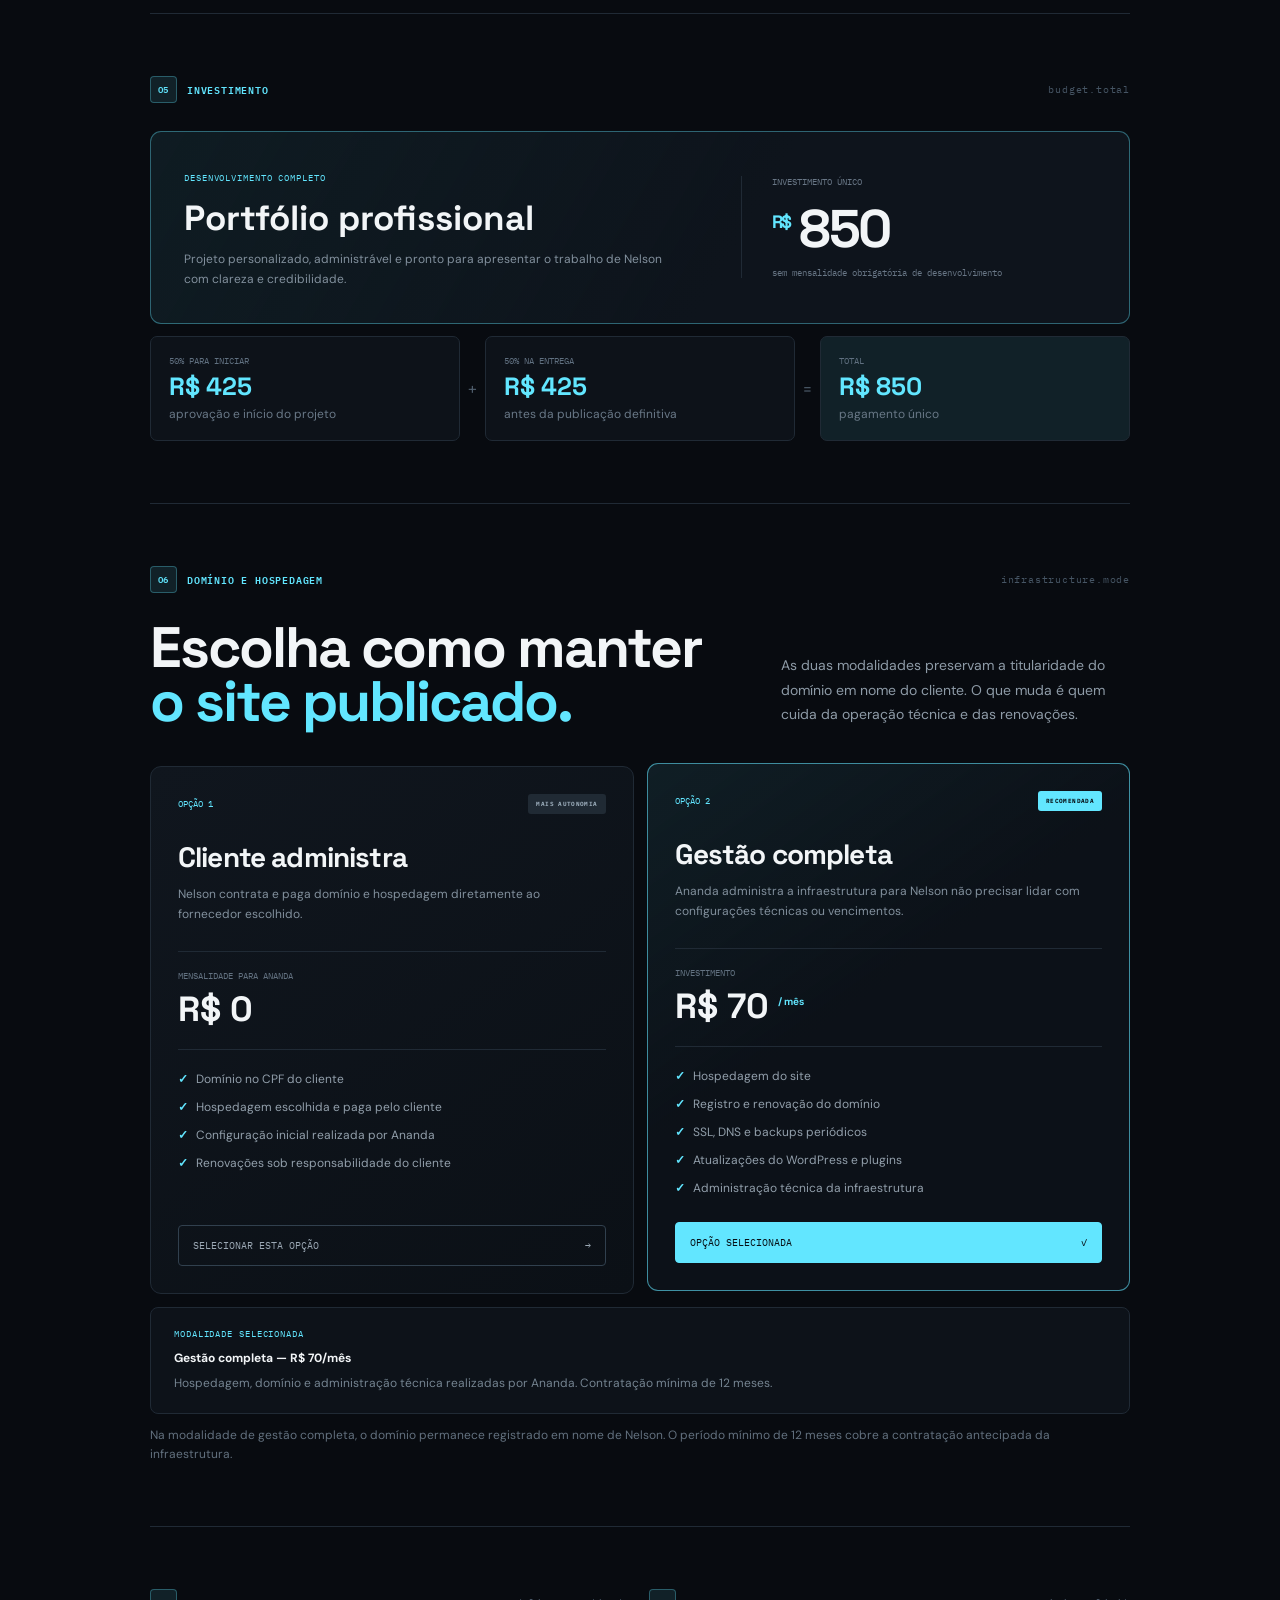
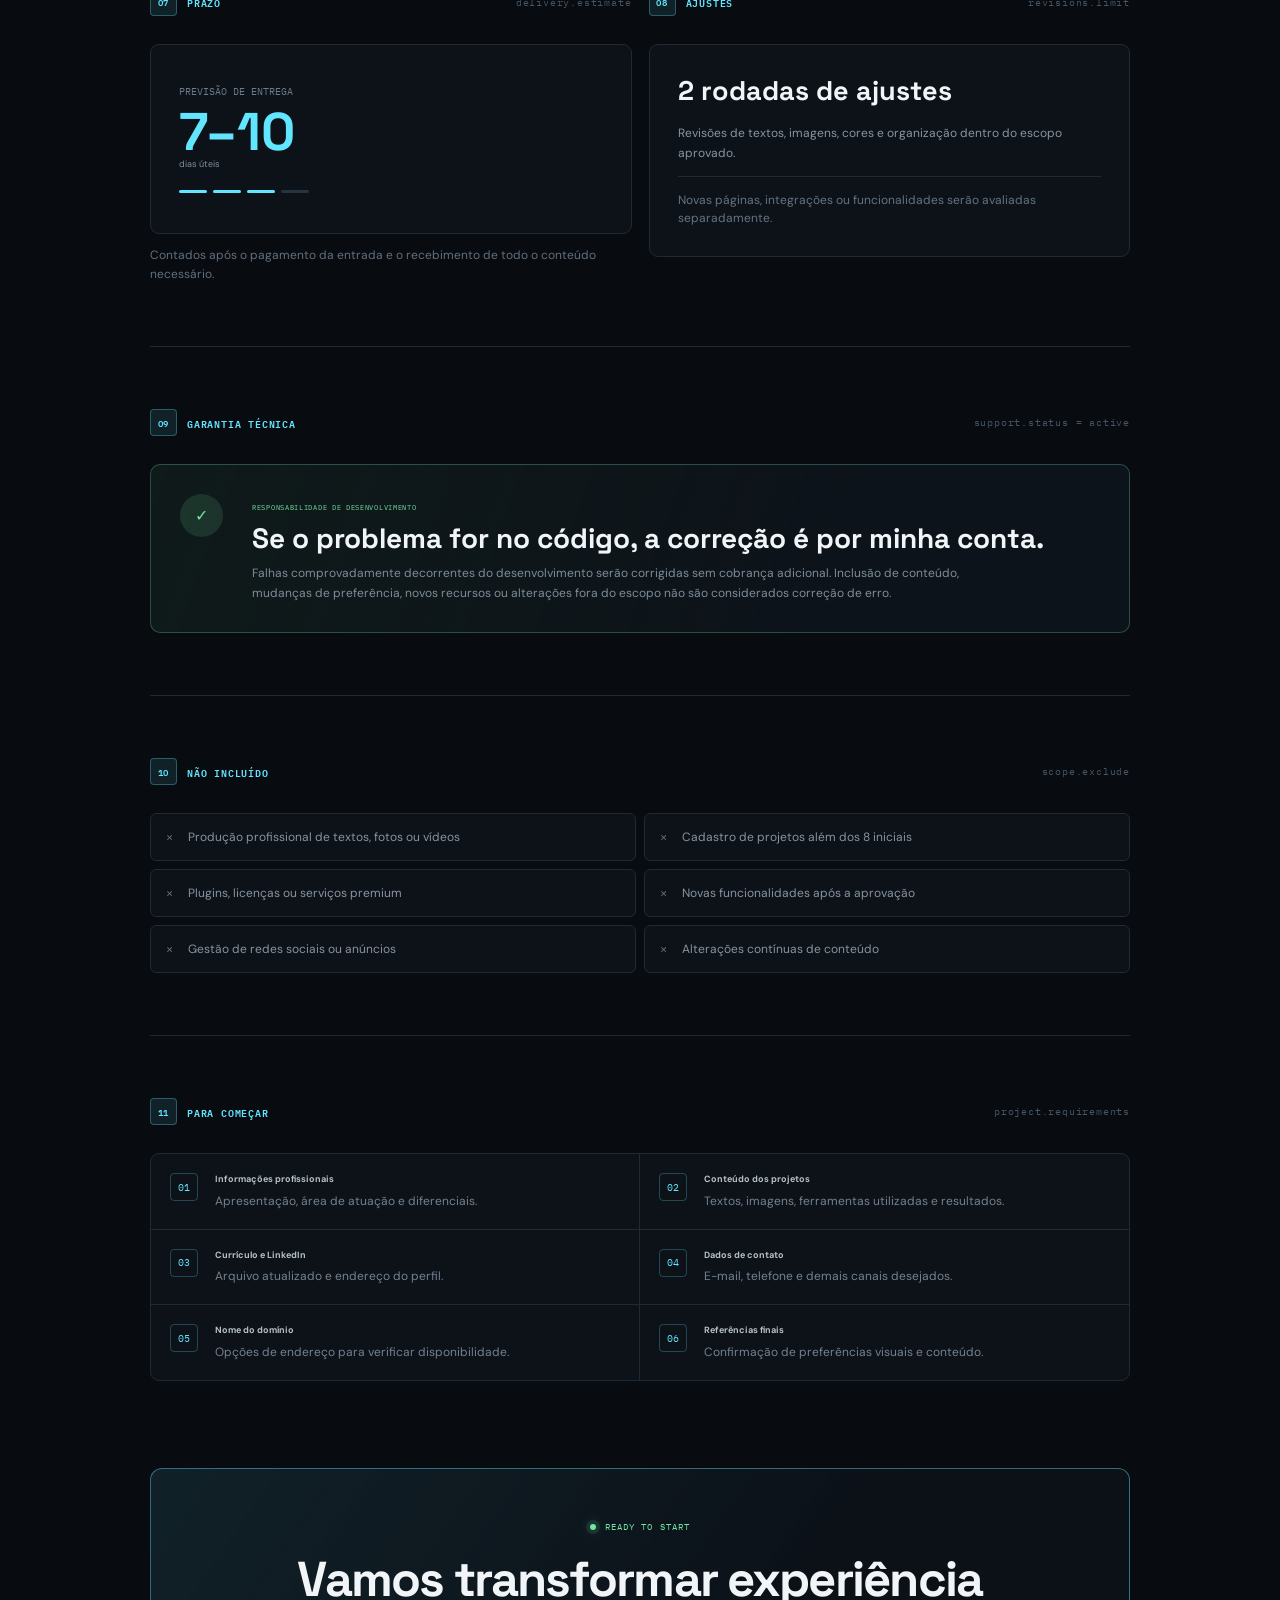
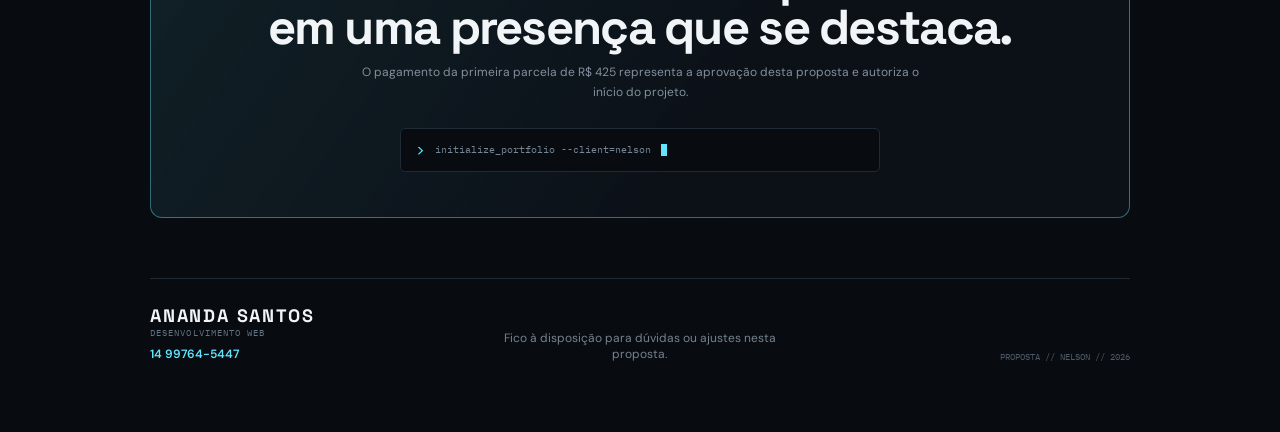
==== commit 5a84d746: "Segunda versao" ====
--- a/index.html
+++ b/index.html
@@ -201,7 +201,7 @@
           <div class="section-label"><span>07</span> Prazo <code>delivery.estimate</code></div>
           <div class="timeline-card">
             <span>PREVISÃO DE ENTREGA</span>
-            <strong>12–18</strong>
+            <strong>7–10</strong>
             <small>dias úteis</small>
             <div><i></i><i></i><i></i><i></i></div>
           </div>
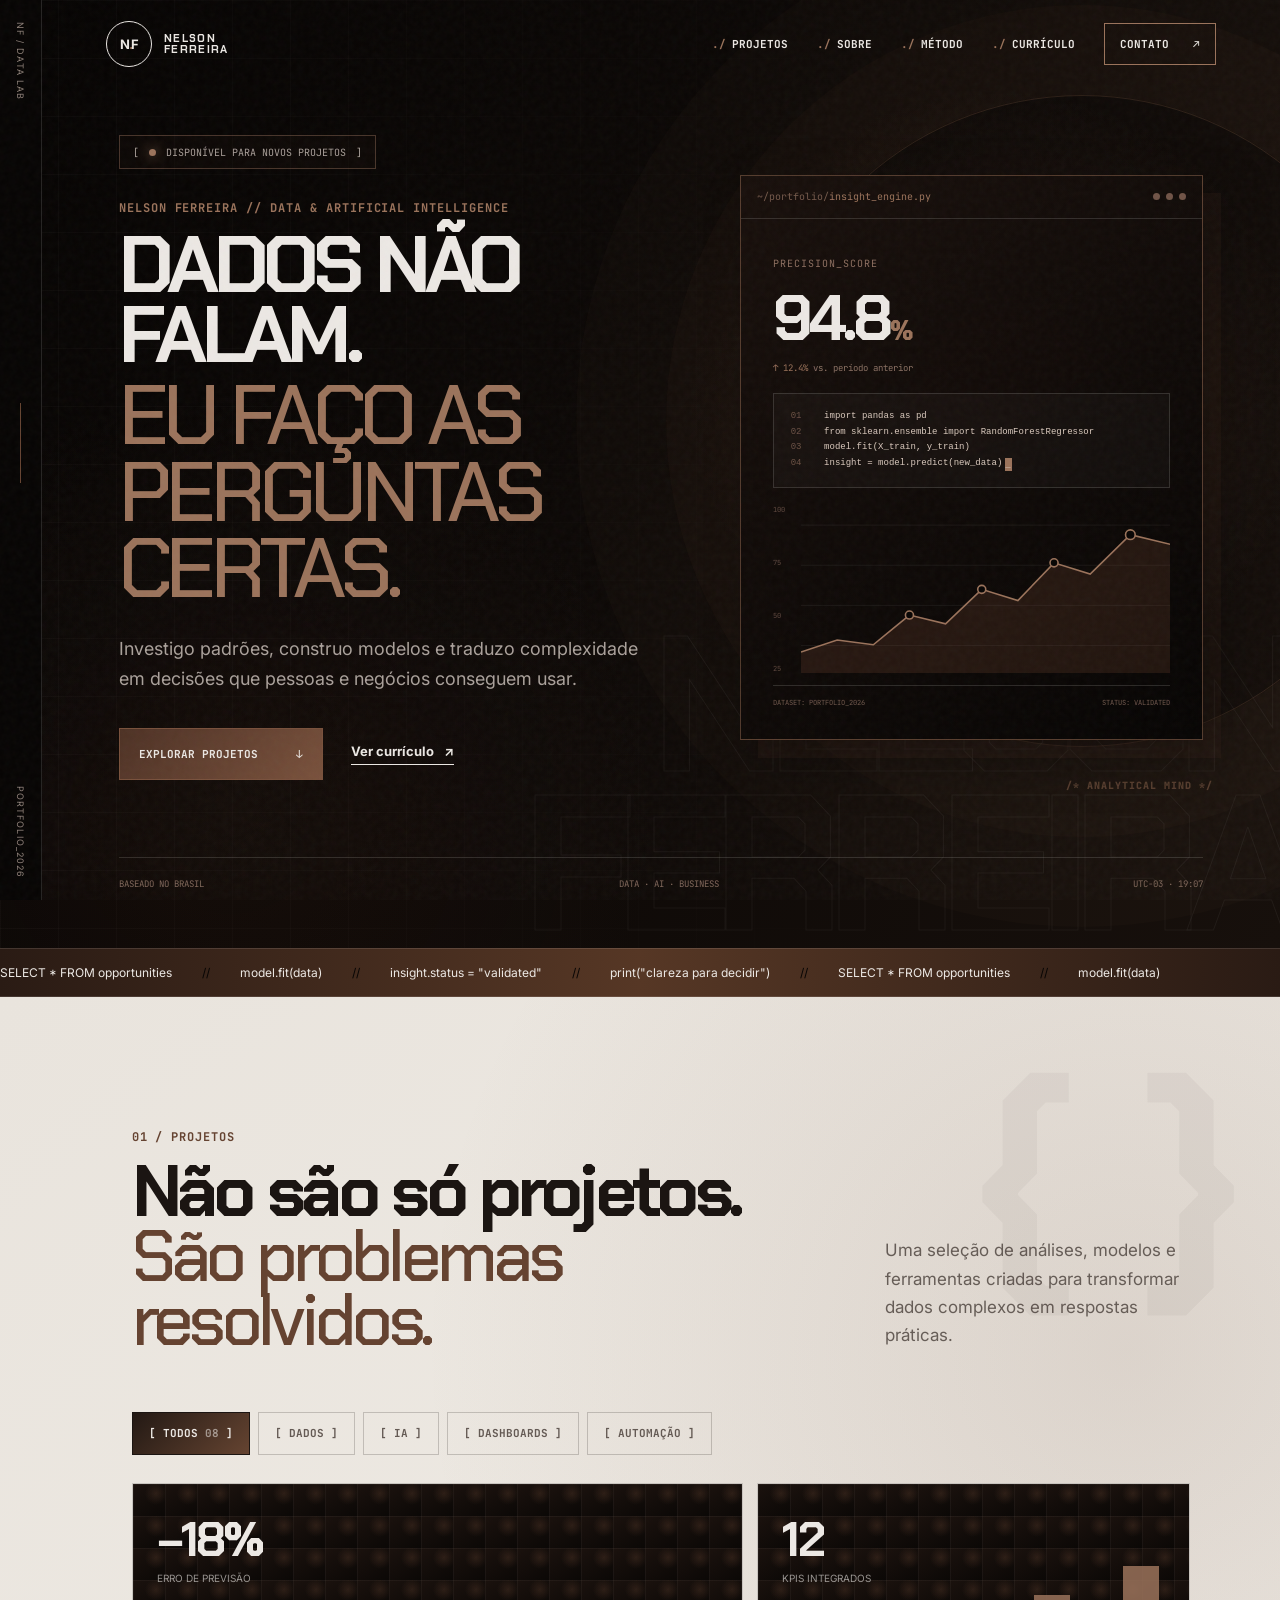
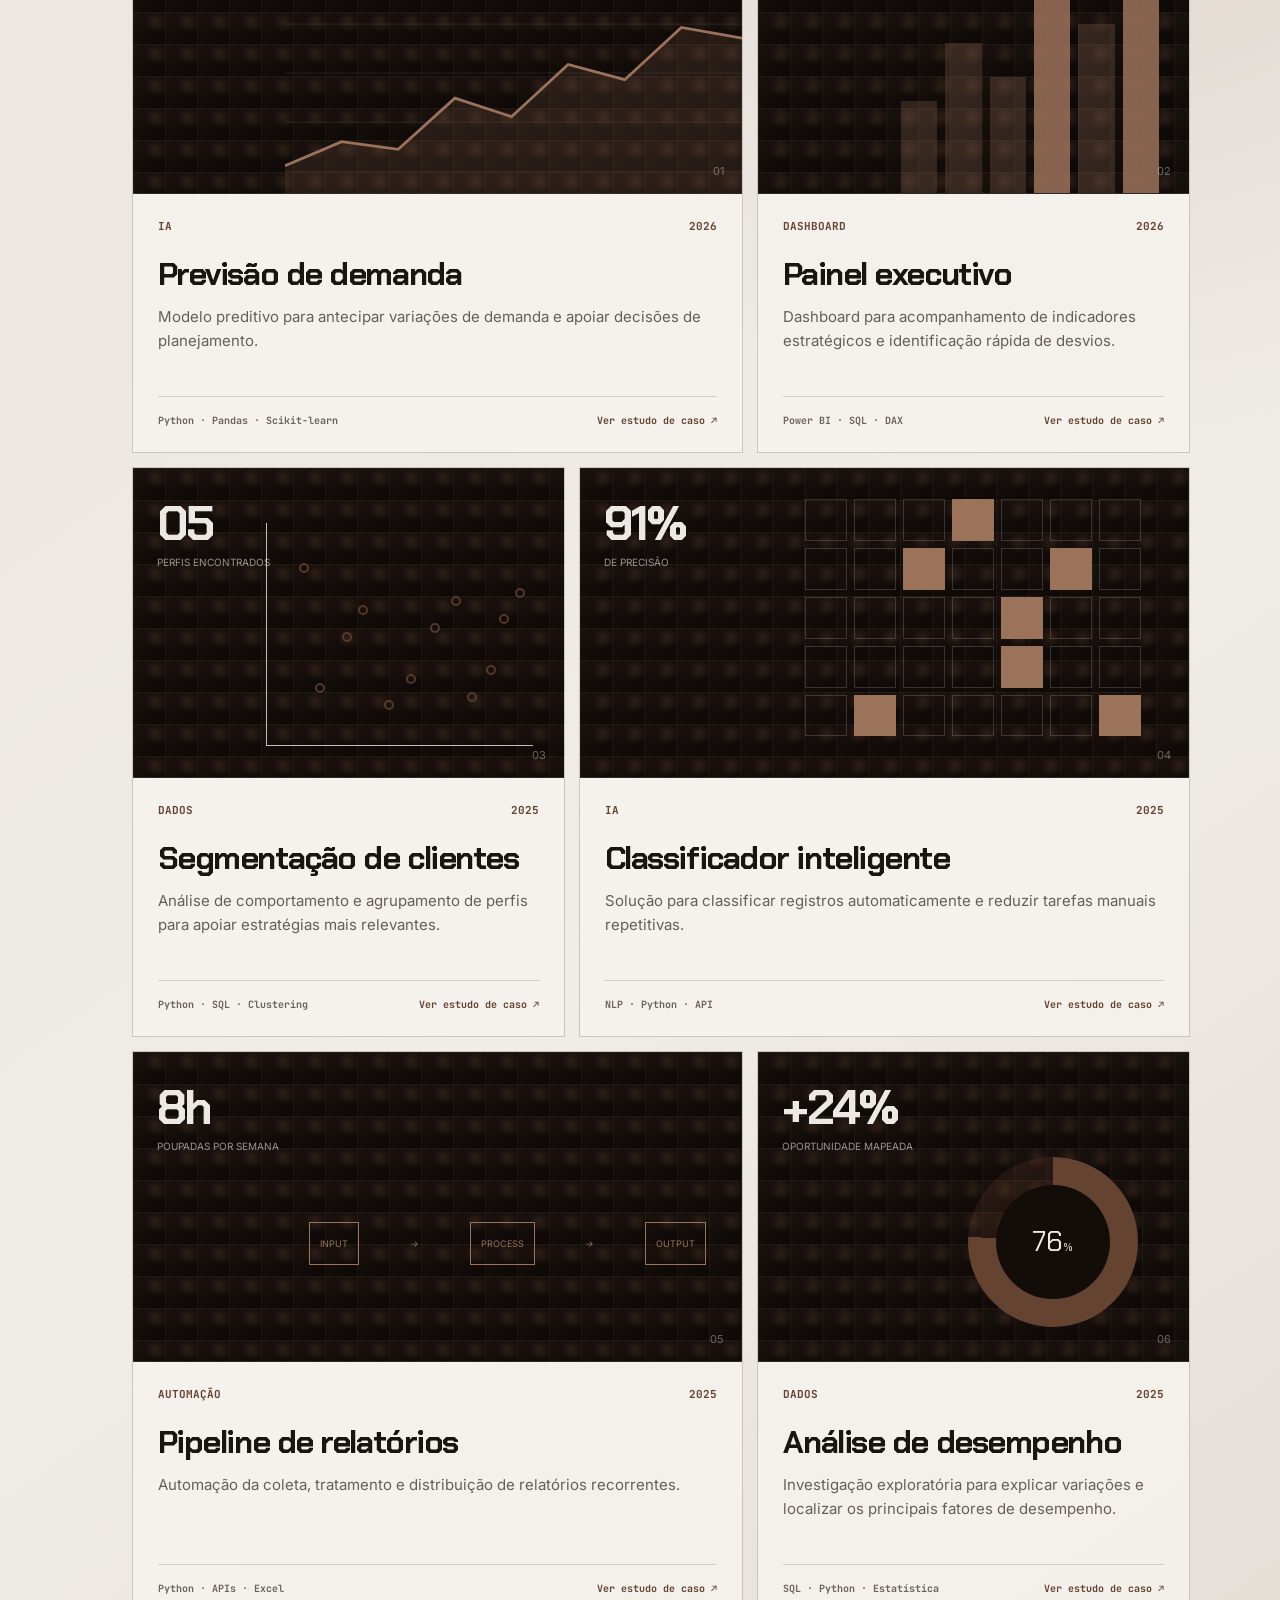
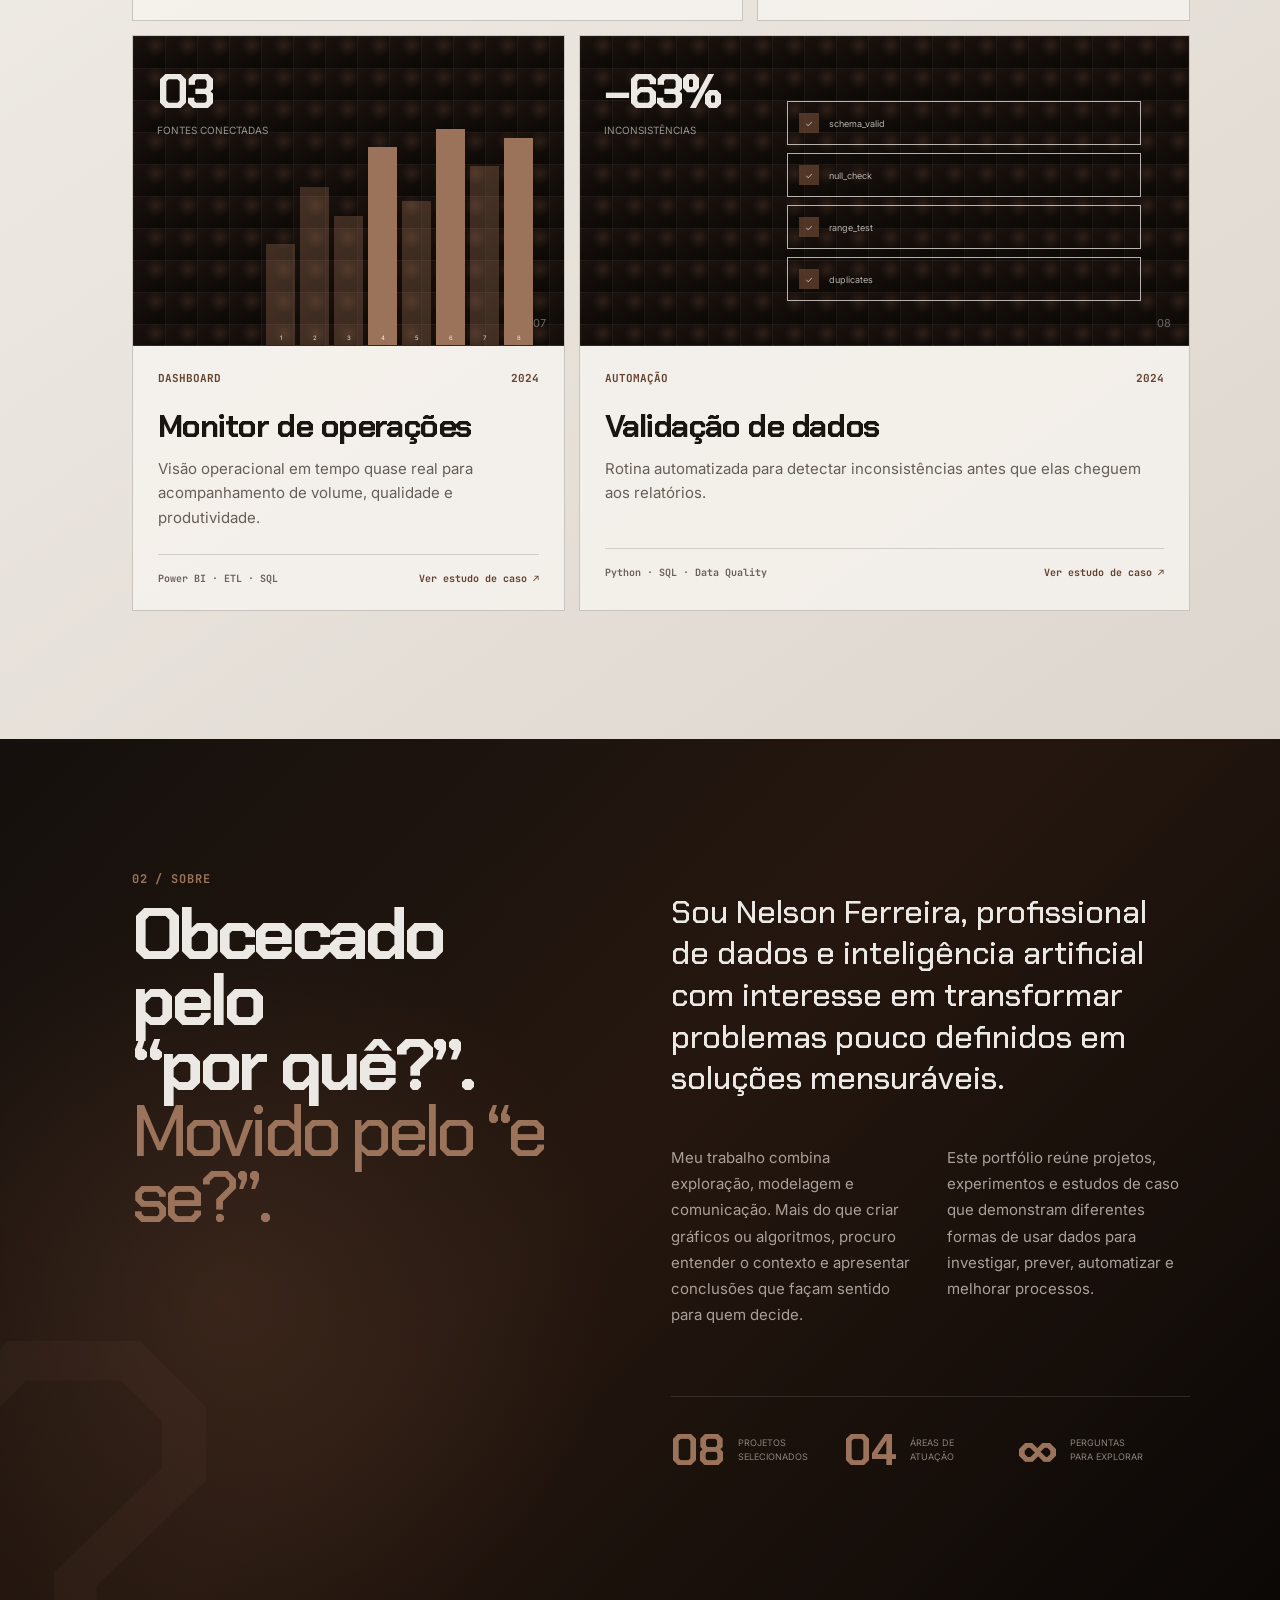
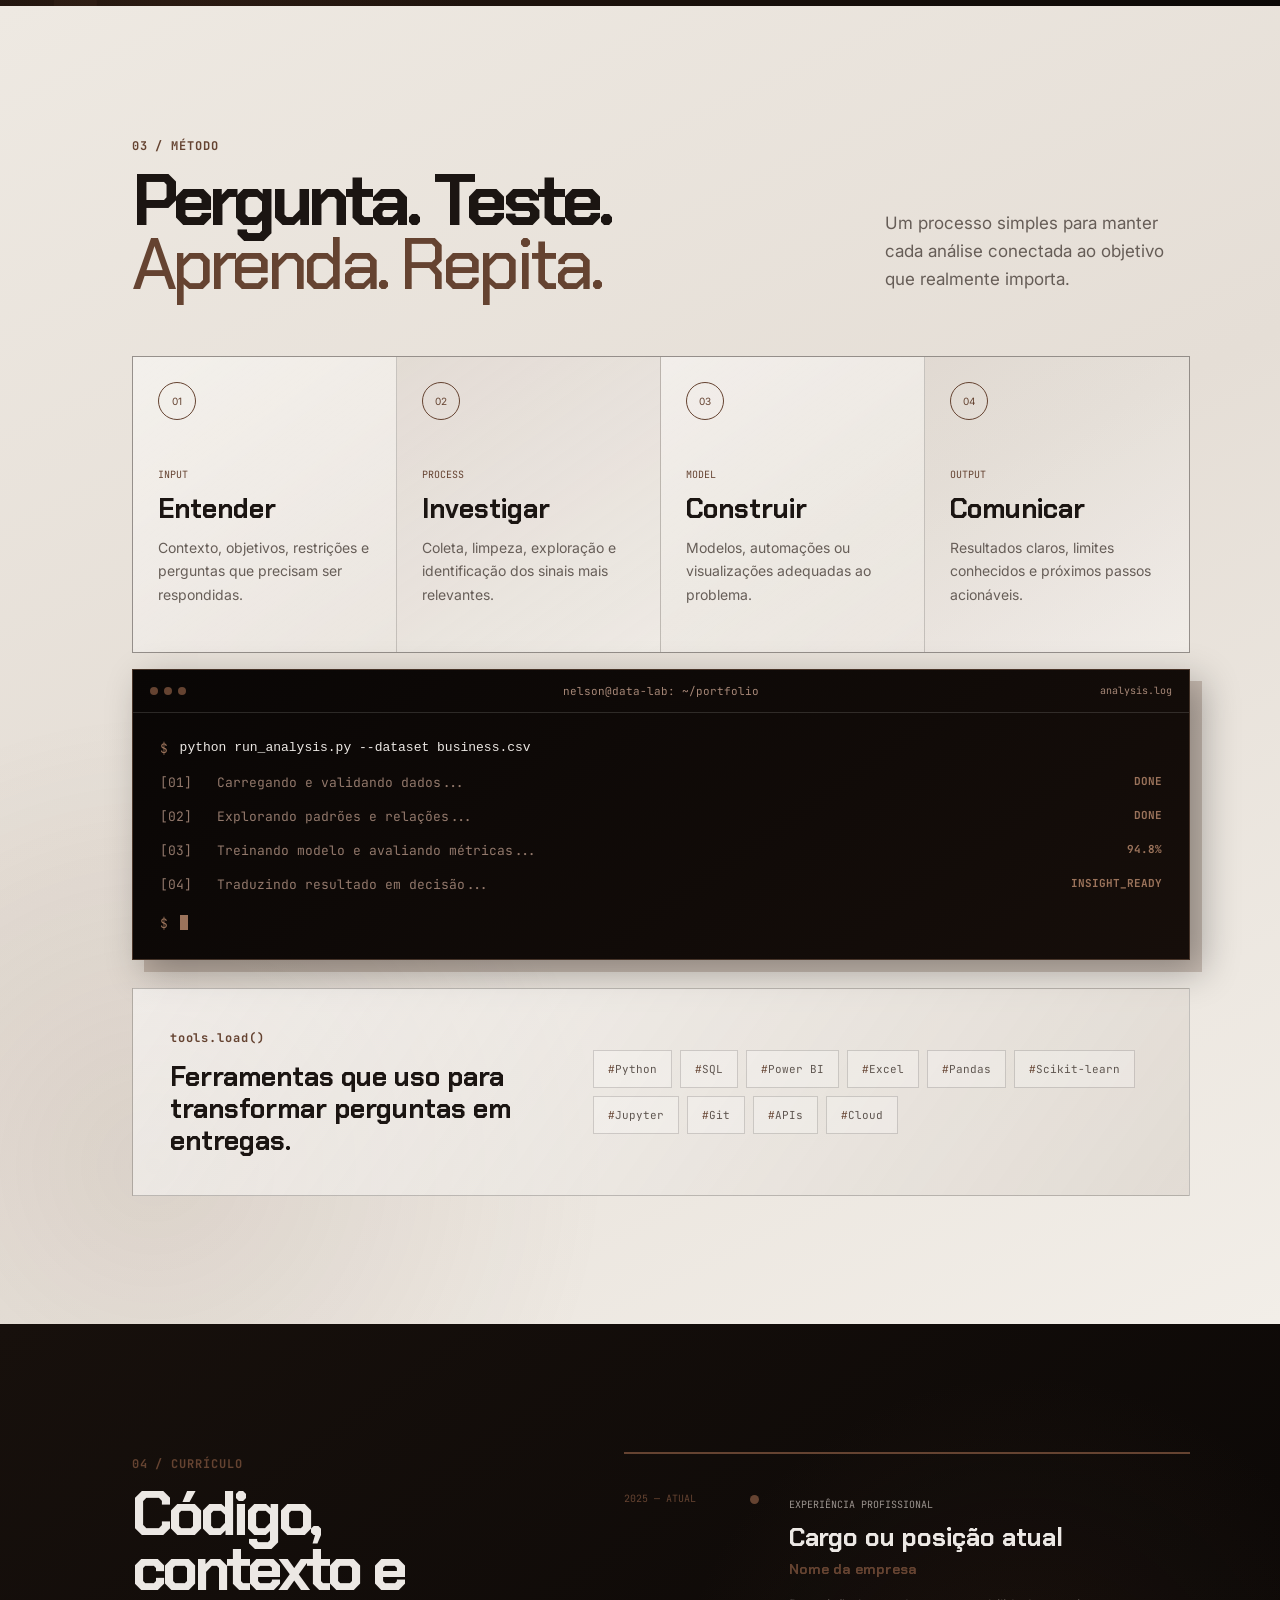
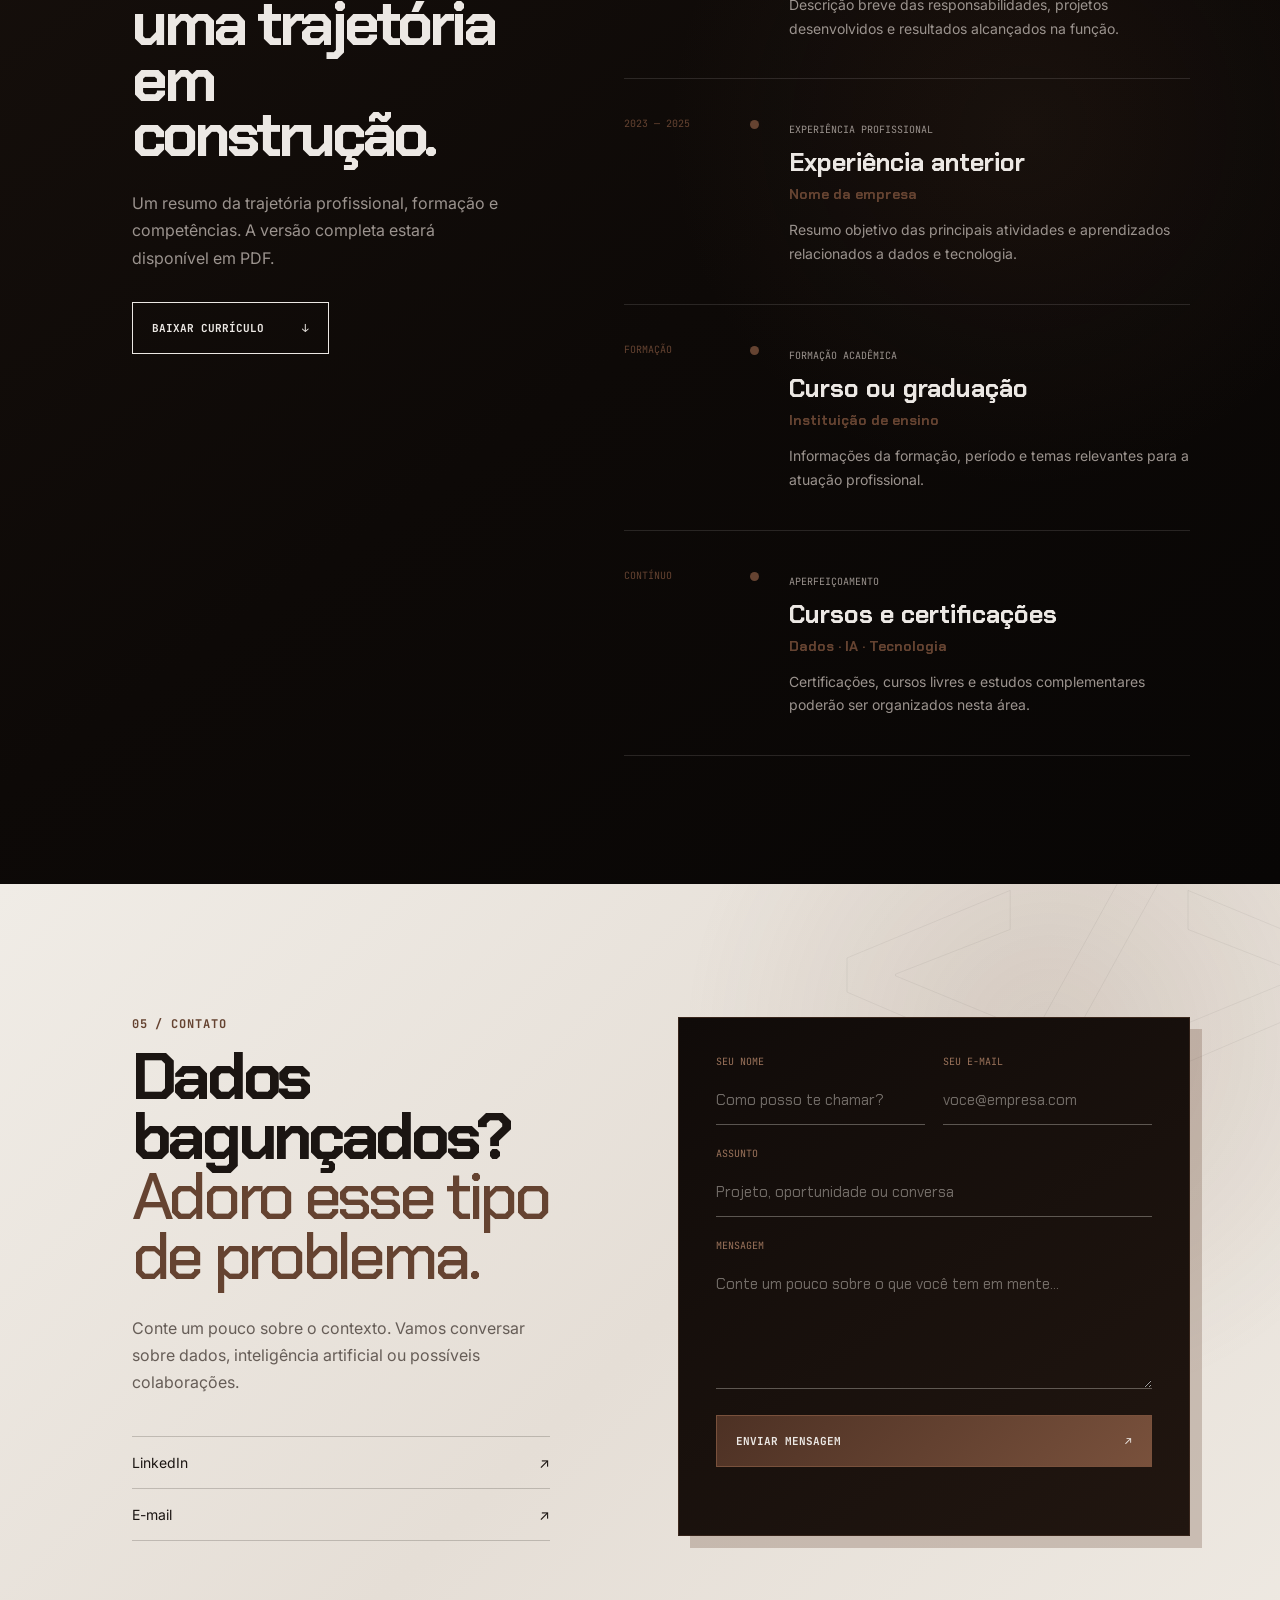
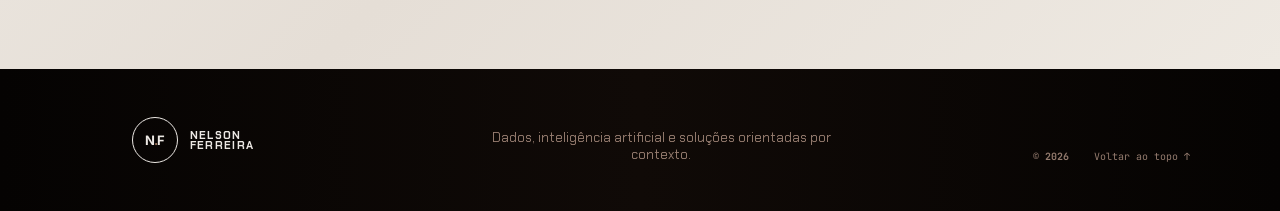
==== commit f088cffd: "Substitui proposta pelo portfolio de Nelson" ====
--- a/index.html
+++ b/index.html
@@ -3,266 +3,232 @@
   <head>
     <meta charset="UTF-8" />
     <meta name="viewport" content="width=device-width, initial-scale=1.0" />
-    <meta name="description" content="Proposta comercial para desenvolvimento do portfólio profissional de Nelson." />
-    <meta name="theme-color" content="#080b10" />
-    <title>Proposta Comercial — Portfólio Nelson</title>
+    <meta name="description" content="Portfólio de Nelson Ferreira — Análise de Dados e Inteligência Artificial." />
+    <meta name="theme-color" content="#1f1713" />
+    <title>Nelson Ferreira — Dados & Inteligência Artificial</title>
     <link rel="preconnect" href="https://fonts.googleapis.com" />
     <link rel="preconnect" href="https://fonts.gstatic.com" crossorigin />
-    <link href="https://fonts.googleapis.com/css2?family=DM+Sans:wght@400;500;600;700&family=IBM+Plex+Mono:wght@400;500;600&family=Space+Grotesk:wght@500;600;700&display=swap" rel="stylesheet" />
+    <link href="https://fonts.googleapis.com/css2?family=Chakra+Petch:wght@400;500;600;700&family=Inter:wght@400;500;600;700&family=JetBrains+Mono:wght@400;500;600;700&display=swap" rel="stylesheet" />
     <link rel="stylesheet" href="style.css" />
   </head>
   <body>
-    <div class="page-grid" aria-hidden="true"></div>
-    <div class="ambient ambient--one" aria-hidden="true"></div>
-    <div class="ambient ambient--two" aria-hidden="true"></div>
-    <div class="scroll-progress" id="scroll-progress" aria-hidden="true"></div>
-
-    <main class="proposal">
-      <header class="proposal-header reveal">
-        <a class="brand" href="#inicio" aria-label="Voltar ao início">
-          <span class="brand__mark">N<span>.</span>F</span>
-          <span class="brand__text"><strong>NELSON</strong><small>DATA · AI · PORTFOLIO</small></span>
-        </a>
-        <div class="proposal-meta">
-          <span>PROPOSTA Nº 002/2026</span>
-          <span>01 AGO 2026</span>
-        </div>
-      </header>
-
-      <section class="hero reveal" id="inicio">
-        <div class="hero__content">
-          <span class="status"><i></i> proposta_comercial.ready</span>
-          <p class="eyebrow">PORTFÓLIO PROFISSIONAL // NELSON</p>
-          <h1>Dados contam histórias.<br /><em>Seu trabalho também.</em></h1>
-          <p class="hero__lead">
-            Uma presença digital limpa e estratégica para transformar projetos, análises e experiências com IA em uma apresentação profissional, direta e fácil de atualizar.
-          </p>
-        </div>
-
-        <div class="data-console" aria-label="Painel visual representando dados e inteligência artificial">
-          <div class="data-console__top"><span>portfolio.signal</span><i></i><i></i><i></i></div>
-          <div class="data-console__metric">
-            <small>PROJECT_VISIBILITY</small>
-            <strong>+100<span>%</span></strong>
-          </div>
-          <svg viewBox="0 0 360 120" role="img" aria-label="Gráfico crescente estilizado">
-            <defs>
-              <linearGradient id="chartFill" x1="0" y1="0" x2="0" y2="1">
-                <stop offset="0" stop-color="#62e6ff" stop-opacity=".3" />
-                <stop offset="1" stop-color="#62e6ff" stop-opacity="0" />
-              </linearGradient>
-            </defs>
-            <path class="chart-area" d="M0 105 L0 88 L40 92 L80 67 L120 76 L160 48 L200 58 L240 32 L280 40 L320 15 L360 22 L360 105 Z" />
-            <path class="chart-line" d="M0 88 L40 92 L80 67 L120 76 L160 48 L200 58 L240 32 L280 40 L320 15 L360 22" />
-            <g class="chart-dots"><circle cx="80" cy="67" r="3" /><circle cx="160" cy="48" r="3" /><circle cx="240" cy="32" r="3" /><circle cx="320" cy="15" r="4" /></g>
-          </svg>
-          <div class="data-console__footer"><span>01 PORTFOLIO</span><span>08 PROJECTS</span><span>∞ POSSIBILITIES</span></div>
-        </div>
-
-        <div class="hero__summary">
-          <div><span>CLIENTE</span><strong>Nelson</strong></div>
-          <div><span>PROJETO</span><strong>Portfólio em WordPress</strong></div>
-          <div><span>INVESTIMENTO</span><strong>R$ 850</strong></div>
-          <div><span>VALIDADE</span><strong>10 dias</strong></div>
-        </div>
-      </section>
-
-      <section class="section reveal">
-        <div class="section-label"><span>01</span> Visão do projeto <code>project.overview()</code></div>
-        <div class="section-heading">
-          <h2>Um portfólio que coloca<br /><em>o trabalho em primeiro plano.</em></h2>
-          <p>Inspirado na referência apresentada, com uma leitura mais analítica e autoral: hierarquia clara, poucas cores e elementos visuais ligados a dados e inteligência artificial.</p>
-        </div>
-        <div class="concept-grid">
-          <article><span>01</span><h3>Direto ao ponto</h3><p>O visitante entende rapidamente quem é Nelson, sua área de atuação e quais projetos merecem destaque.</p></article>
-          <article><span>02</span><h3>Projetos como evidência</h3><p>Trabalhos apresentados como estudos de caso, com contexto, imagens, ferramentas e resultados.</p></article>
-          <article><span>03</span><h3>Identidade analítica</h3><p>Uma linguagem visual precisa, inspirada em dashboards, estruturas de dados e interfaces técnicas.</p></article>
-        </div>
-      </section>
-
-      <section class="section reveal">
-        <div class="section-label"><span>02</span> Estrutura do site <code>site.map</code></div>
-        <div class="architecture">
-          <article class="architecture__main">
-            <span class="architecture__tag">CORE EXPERIENCE</span>
-            <h3>Portfólio dinâmico</h3>
-            <p>Uma experiência responsiva que valoriza os projetos e conduz naturalmente o visitante até o currículo, LinkedIn ou contato.</p>
-            <div class="architecture__flow"><span>VISITA</span><i>→</i><span>PROJETOS</span><i>→</i><span>PERFIL</span><i>→</i><span>CONTATO</span></div>
-          </article>
-          <div class="architecture__items">
-            <article><b>01</b><div><h3>Início e apresentação</h3><p>Resumo profissional, especialidades e chamadas para os projetos.</p></div></article>
-            <article><b>02</b><div><h3>Galeria de projetos</h3><p>Portfólio organizado, com categorias e até 8 projetos cadastrados inicialmente.</p></div></article>
-            <article><b>03</b><div><h3>Detalhes do projeto</h3><p>Página individual com desafio, processo, tecnologias, imagens e resultado.</p></div></article>
-            <article><b>04</b><div><h3>Currículo e LinkedIn</h3><p>Trajetória, competências e acesso rápido ao currículo e perfil profissional.</p></div></article>
-            <article><b>05</b><div><h3>Contato</h3><p>Formulário e links profissionais para facilitar novas oportunidades.</p></div></article>
-          </div>
-        </div>
-      </section>
-
-      <section class="section reveal">
-        <div class="section-label"><span>03</span> Autonomia <code>admin.createProject()</code></div>
-        <div class="admin-panel">
-          <div class="admin-panel__preview">
-            <div class="window-bar"><i></i><i></i><i></i><span>wordpress / novo projeto</span></div>
-            <div class="fake-field"><small>TÍTULO DO PROJETO</small><strong>Nova análise preditiva</strong></div>
-            <div class="fake-row"><div class="fake-field"><small>CATEGORIA</small><span>Inteligência Artificial</span></div><div class="fake-field"><small>STATUS</small><span>Publicado</span></div></div>
-            <div class="fake-upload"><span>＋</span><div><strong>Adicionar imagens</strong><small>PNG, JPG ou WEBP</small></div></div>
-            <button type="button" tabindex="-1">PUBLICAR PROJETO <span>→</span></button>
-          </div>
-          <div class="admin-panel__copy">
-            <span class="mini-label">PAINEL ADMINISTRATIVO</span>
-            <h2>Atualizar sem depender de código.</h2>
-            <p>Nelson poderá publicar novos trabalhos por um painel simples. Basta preencher as informações; o projeto entra automaticamente no padrão visual do site.</p>
-            <ul>
-              <li>Título, capa e galeria de imagens</li>
-              <li>Descrição, desafio e resultados</li>
-              <li>Categoria, ferramentas e links externos</li>
-              <li>Edição ou remoção de projetos já publicados</li>
-            </ul>
-            <div class="training"><span>✓</span><p><strong>Treinamento incluído</strong>Orientação prática para o cliente administrar o próprio portfólio.</p></div>
-          </div>
-        </div>
-      </section>
-
-      <section class="section reveal">
-        <div class="section-label"><span>04</span> Entregas incluídas <code>scope.items[ ]</code></div>
-        <div class="scope-grid">
-          <article><span>01</span><div><h3>Design personalizado</h3><p>Interface exclusiva baseada na referência e adaptada à identidade de Nelson.</p></div></article>
-          <article><span>02</span><div><h3>WordPress configurado</h3><p>Painel administrativo preparado para cadastrar e editar projetos.</p></div></article>
-          <article><span>03</span><div><h3>Até 8 projetos iniciais</h3><p>Cadastro realizado com os textos, imagens e informações fornecidos pelo cliente.</p></div></article>
-          <article><span>04</span><div><h3>Responsividade</h3><p>Adaptação completa para celulares, tablets e computadores.</p></div></article>
-          <article><span>05</span><div><h3>Currículo e LinkedIn</h3><p>Apresentação profissional e links de acesso ou download.</p></div></article>
-          <article><span>06</span><div><h3>Contato integrado</h3><p>Formulário e canais profissionais organizados em uma seção objetiva.</p></div></article>
-          <article><span>07</span><div><h3>SEO essencial</h3><p>Títulos, descrições e estrutura inicial para mecanismos de busca.</p></div></article>
-          <article><span>08</span><div><h3>Publicação e treinamento</h3><p>Configuração final, lançamento e orientação para uso do painel.</p></div></article>
-        </div>
-      </section>
-
-      <section class="section investment reveal" id="investimento">
-        <div class="section-label"><span>05</span> Investimento <code>budget.total</code></div>
-        <div class="investment-box">
-          <div class="investment-box__copy">
-            <span>DESENVOLVIMENTO COMPLETO</span>
-            <h2>Portfólio profissional</h2>
-            <p>Projeto personalizado, administrável e pronto para apresentar o trabalho de Nelson com clareza e credibilidade.</p>
-          </div>
-          <div class="investment-box__price">
-            <small>INVESTIMENTO ÚNICO</small>
-            <strong><sup>R$</sup> 850</strong>
-            <span>sem mensalidade obrigatória de desenvolvimento</span>
-          </div>
-        </div>
-        <div class="payment-flow">
-          <article><small>50% PARA INICIAR</small><strong>R$ 425</strong><span>aprovação e início do projeto</span></article>
-          <i>+</i>
-          <article><small>50% NA ENTREGA</small><strong>R$ 425</strong><span>antes da publicação definitiva</span></article>
-          <i>=</i>
-          <article class="payment-flow__total"><small>TOTAL</small><strong>R$ 850</strong><span>pagamento único</span></article>
-        </div>
-      </section>
-
-      <section class="section reveal" id="infraestrutura">
-        <div class="section-label"><span>06</span> Domínio e hospedagem <code>infrastructure.mode</code></div>
-        <div class="section-heading">
-          <h2>Escolha como manter<br /><em>o site publicado.</em></h2>
-          <p>As duas modalidades preservam a titularidade do domínio em nome do cliente. O que muda é quem cuida da operação técnica e das renovações.</p>
-        </div>
-
-        <div class="hosting-grid">
-          <article class="hosting-card" data-hosting-card="client">
-            <div class="hosting-card__top"><span>OPÇÃO 1</span><b>MAIS AUTONOMIA</b></div>
-            <h3>Cliente administra</h3>
-            <p>Nelson contrata e paga domínio e hospedagem diretamente ao fornecedor escolhido.</p>
-            <div class="hosting-price"><small>MENSALIDADE PARA ANANDA</small><strong>R$ 0</strong></div>
-            <ul><li>Domínio no CPF do cliente</li><li>Hospedagem escolhida e paga pelo cliente</li><li>Configuração inicial realizada por Ananda</li><li>Renovações sob responsabilidade do cliente</li></ul>
-            <button type="button" data-select-hosting="client">Selecionar esta opção <span>→</span></button>
-          </article>
-
-          <article class="hosting-card hosting-card--featured is-active" data-hosting-card="managed">
-            <div class="hosting-card__top"><span>OPÇÃO 2</span><b>RECOMENDADA</b></div>
-            <h3>Gestão completa</h3>
-            <p>Ananda administra a infraestrutura para Nelson não precisar lidar com configurações técnicas ou vencimentos.</p>
-            <div class="hosting-price"><small>INVESTIMENTO</small><strong>R$ 70 <sup>/ mês</sup></strong></div>
-            <ul><li>Hospedagem do site</li><li>Registro e renovação do domínio</li><li>SSL, DNS e backups periódicos</li><li>Atualizações do WordPress e plugins</li><li>Administração técnica da infraestrutura</li></ul>
-            <button class="is-selected" type="button" data-select-hosting="managed">Opção selecionada <span>✓</span></button>
-          </article>
-        </div>
-
-        <div class="hosting-selection">
-          <span>MODALIDADE SELECIONADA</span>
-          <strong id="hosting-name">Gestão completa — R$ 70/mês</strong>
-          <p id="hosting-description">Hospedagem, domínio e administração técnica realizadas por Ananda. Contratação mínima de 12 meses.</p>
-        </div>
-        <p class="note">Na modalidade de gestão completa, o domínio permanece registrado em nome de Nelson. O período mínimo de 12 meses cobre a contratação antecipada da infraestrutura.</p>
-      </section>
-
-      <section class="section two-columns reveal">
-        <div>
-          <div class="section-label"><span>07</span> Prazo <code>delivery.estimate</code></div>
-          <div class="timeline-card">
-            <span>PREVISÃO DE ENTREGA</span>
-            <strong>7–10</strong>
-            <small>dias úteis</small>
-            <div><i></i><i></i><i></i><i></i></div>
-          </div>
-          <p class="note">Contados após o pagamento da entrada e o recebimento de todo o conteúdo necessário.</p>
-        </div>
-        <div>
-          <div class="section-label"><span>08</span> Ajustes <code>revisions.limit</code></div>
-          <div class="revision-card">
-            <strong>2 rodadas de ajustes</strong>
-            <p>Revisões de textos, imagens, cores e organização dentro do escopo aprovado.</p>
-            <span>Novas páginas, integrações ou funcionalidades serão avaliadas separadamente.</span>
-          </div>
-        </div>
-      </section>
-
-      <section class="section reveal">
-        <div class="section-label"><span>09</span> Garantia técnica <code>support.status = active</code></div>
-        <div class="warranty">
-          <div class="warranty__icon">✓</div>
-          <div><span>RESPONSABILIDADE DE DESENVOLVIMENTO</span><h2>Se o problema for no código, a correção é por minha conta.</h2><p>Falhas comprovadamente decorrentes do desenvolvimento serão corrigidas sem cobrança adicional. Inclusão de conteúdo, mudanças de preferência, novos recursos ou alterações fora do escopo não são considerados correção de erro.</p></div>
-        </div>
-      </section>
-
-      <section class="section reveal">
-        <div class="section-label"><span>10</span> Não incluído <code>scope.exclude</code></div>
-        <div class="exclusions">
-          <span>Produção profissional de textos, fotos ou vídeos</span>
-          <span>Cadastro de projetos além dos 8 iniciais</span>
-          <span>Plugins, licenças ou serviços premium</span>
-          <span>Novas funcionalidades após a aprovação</span>
-          <span>Gestão de redes sociais ou anúncios</span>
-          <span>Alterações contínuas de conteúdo</span>
-        </div>
-      </section>
-
-      <section class="section reveal">
-        <div class="section-label"><span>11</span> Para começar <code>project.requirements</code></div>
-        <div class="requirements">
-          <div><span>01</span><p><strong>Informações profissionais</strong>Apresentação, área de atuação e diferenciais.</p></div>
-          <div><span>02</span><p><strong>Conteúdo dos projetos</strong>Textos, imagens, ferramentas utilizadas e resultados.</p></div>
-          <div><span>03</span><p><strong>Currículo e LinkedIn</strong>Arquivo atualizado e endereço do perfil.</p></div>
-          <div><span>04</span><p><strong>Dados de contato</strong>E-mail, telefone e demais canais desejados.</p></div>
-          <div><span>05</span><p><strong>Nome do domínio</strong>Opções de endereço para verificar disponibilidade.</p></div>
-          <div><span>06</span><p><strong>Referências finais</strong>Confirmação de preferências visuais e conteúdo.</p></div>
-        </div>
-      </section>
-
-      <section class="approval reveal">
-        <div class="approval__status"><i></i><span>READY TO START</span></div>
-        <h2>Vamos transformar experiência<br />em uma presença que se destaca.</h2>
-        <p>O pagamento da primeira parcela de R$ 425 representa a aprovação desta proposta e autoriza o início do projeto.</p>
-        <div class="approval__command"><span>&gt;</span><code>initialize_portfolio --client=nelson</code><i></i></div>
-      </section>
-
-      <footer>
-        <div class="professional-contact"><strong>ANANDA SANTOS</strong><span>DESENVOLVIMENTO WEB</span><a href="tel:+5514997645447">14 99764-5447</a></div>
-        <p>Fico à disposição para dúvidas ou ajustes nesta proposta.</p>
-        <small>PROPOSTA // NELSON // 2026</small>
-      </footer>
+    <div class="boot-screen" id="bootScreen" aria-hidden="true"><div><span>NF.OS</span><strong>Inicializando portfólio</strong><p id="bootLog">carregando projetos...</p><i></i></div></div>
+    <div class="custom-cursor" id="customCursor" aria-hidden="true"><span>VIEW</span></div>
+    <aside class="system-rail" aria-hidden="true"><span>NF / DATA LAB</span><i></i><small>PORTFOLIO_2026</small></aside>
+    <div class="noise" aria-hidden="true"></div>
+    <div class="scroll-progress" id="scrollProgress" aria-hidden="true"></div>
+
+    <header class="site-header" id="siteHeader">
+      <a class="logo" href="#inicio" aria-label="Nelson Ferreira — início">
+        <span class="logo__mark">N<span>.</span>F</span>
+        <span class="logo__text">NELSON<br />FERREIRA</span>
+      </a>
+
+      <button class="nav-toggle" id="navToggle" type="button" aria-label="Abrir menu" aria-expanded="false" aria-controls="mainNav">
+        <span></span><span></span>
+      </button>
+
+      <nav class="main-nav" id="mainNav">
+        <a href="#projetos">Projetos</a>
+        <a href="#sobre">Sobre</a>
+        <a href="#metodo">Método</a>
+        <a href="#curriculo">Currículo</a>
+        <a class="nav-contact" href="#contato">Contato <span>↗</span></a>
+      </nav>
+      <button class="nav-backdrop" id="navBackdrop" type="button" aria-label="Fechar menu" tabindex="-1"></button>
+    </header>
+
+    <main>
+      <section class="hero" id="inicio">
+        <div class="hero__copy reveal">
+          <div class="availability"><i></i> Disponível para novos projetos</div>
+          <p class="eyebrow">NELSON FERREIRA // DATA & ARTIFICIAL INTELLIGENCE</p>
+          <h1>Dados não falam.<br /><em>Eu faço as perguntas certas.</em></h1>
+          <p class="hero__lead">Investigo padrões, construo modelos e traduzo complexidade em decisões que pessoas e negócios conseguem usar.</p>
+          <div class="hero__actions">
+            <a class="button button--dark" href="#projetos">Explorar projetos <span>↓</span></a>
+            <a class="text-link" href="#curriculo">Ver currículo <span>↗</span></a>
+          </div>
+        </div>
+
+        <div class="hero-signature reveal" aria-hidden="true"><span>NELSON</span><i>/* ANALYTICAL MIND */</i><strong>FERREIRA</strong></div>
+
+        <div class="hero-visual reveal" aria-label="Visualização abstrata de dados">
+          <div class="hero-visual__bar">
+            <span>insight_engine.py</span>
+            <div><i></i><i></i><i></i></div>
+          </div>
+          <div class="hero-visual__body">
+            <div class="metric">
+              <span>PRECISION_SCORE</span>
+              <strong>94.8<small>%</small></strong>
+              <p><i>↑ 12.4%</i> vs. período anterior</p>
+            </div>
+            <pre class="hero-code"><code><span>01</span> import pandas as pd
+<span>02</span> from sklearn.ensemble import RandomForestRegressor
+<span>03</span> model.fit(X_train, y_train)
+<span>04</span> insight = model.predict(new_data)<i>_</i></code></pre>
+            <div class="chart-wrap">
+              <div class="chart-axis"><span>100</span><span>75</span><span>50</span><span>25</span></div>
+              <svg viewBox="0 0 460 210" role="img" aria-label="Gráfico de evolução">
+                <defs>
+                  <linearGradient id="areaBrown" x1="0" y1="0" x2="0" y2="1">
+                    <stop offset="0" stop-color="#8b5e45" stop-opacity=".34" />
+                    <stop offset="1" stop-color="#8b5e45" stop-opacity="0" />
+                  </linearGradient>
+                </defs>
+                <path class="chart-grid" d="M0 25H460M0 75H460M0 125H460M0 175H460" />
+                <path class="chart-area" d="M0 183 L45 168 L90 174 L135 137 L180 148 L225 105 L270 119 L315 72 L360 86 L410 37 L460 49 L460 210 L0 210Z" />
+                <path class="chart-line" d="M0 183 L45 168 L90 174 L135 137 L180 148 L225 105 L270 119 L315 72 L360 86 L410 37 L460 49" />
+                <g class="chart-points"><circle cx="135" cy="137" r="5" /><circle cx="225" cy="105" r="5" /><circle cx="315" cy="72" r="5" /><circle cx="410" cy="37" r="6" /></g>
+              </svg>
+            </div>
+            <div class="hero-visual__footer"><span>DATASET: PORTFOLIO_2026</span><span>STATUS: VALIDATED</span></div>
+          </div>
+        </div>
+
+        <div class="hero__meta reveal">
+          <span>BASEADO NO BRASIL</span>
+          <span>DATA · AI · BUSINESS</span>
+          <span id="localTime">UTC−03 · 00:00</span>
+        </div>
+      </section>
+
+      <div class="code-ticker" aria-hidden="true">
+        <div><span>SELECT * FROM opportunities</span><i>//</i><span>model.fit(data)</span><i>//</i><span>insight.status = "validated"</span><i>//</i><span>print("clareza para decidir")</span><i>//</i><span>SELECT * FROM opportunities</span><i>//</i><span>model.fit(data)</span></div>
+      </div>
+
+      <section class="projects section" id="projetos">
+        <div class="section-head reveal">
+          <div>
+            <span class="section-index">01 / PROJETOS</span>
+            <h2>Não são só projetos.<br /><em>São problemas resolvidos.</em></h2>
+          </div>
+          <p>Uma seleção de análises, modelos e ferramentas criadas para transformar dados complexos em respostas práticas.</p>
+        </div>
+
+        <div class="filter-row reveal" id="filterRow" aria-label="Filtrar projetos">
+          <button class="is-active" type="button" data-filter="Todos">Todos <span>08</span></button>
+          <button type="button" data-filter="Dados">Dados</button>
+          <button type="button" data-filter="IA">IA</button>
+          <button type="button" data-filter="Dashboard">Dashboards</button>
+          <button type="button" data-filter="Automação">Automação</button>
+        </div>
+
+        <div class="projects-grid" id="projectsGrid"></div>
+      </section>
+
+      <section class="about section" id="sobre">
+        <div class="about__intro reveal">
+          <span class="section-index">02 / SOBRE</span>
+          <h2>Obcecado pelo<br />“por quê?”.<br /><em>Movido pelo “e se?”.</em></h2>
+        </div>
+        <div class="about__content reveal">
+          <p class="about__lead">Sou Nelson Ferreira, profissional de dados e inteligência artificial com interesse em transformar problemas pouco definidos em soluções mensuráveis.</p>
+          <div class="about__columns">
+            <p>Meu trabalho combina exploração, modelagem e comunicação. Mais do que criar gráficos ou algoritmos, procuro entender o contexto e apresentar conclusões que façam sentido para quem decide.</p>
+            <p>Este portfólio reúne projetos, experimentos e estudos de caso que demonstram diferentes formas de usar dados para investigar, prever, automatizar e melhorar processos.</p>
+          </div>
+          <div class="about__stats">
+            <article><strong>08</strong><span>PROJETOS<br />SELECIONADOS</span></article>
+            <article><strong>04</strong><span>ÁREAS DE<br />ATUAÇÃO</span></article>
+            <article><strong>∞</strong><span>PERGUNTAS<br />PARA EXPLORAR</span></article>
+          </div>
+        </div>
+      </section>
+
+      <section class="method section" id="metodo">
+        <div class="section-head reveal">
+          <div><span class="section-index">03 / MÉTODO</span><h2>Pergunta. Teste.<br /><em>Aprenda. Repita.</em></h2></div>
+          <p>Um processo simples para manter cada análise conectada ao objetivo que realmente importa.</p>
+        </div>
+
+        <div class="method-flow reveal">
+          <article><span>01</span><small>INPUT</small><h3>Entender</h3><p>Contexto, objetivos, restrições e perguntas que precisam ser respondidas.</p></article>
+          <article><span>02</span><small>PROCESS</small><h3>Investigar</h3><p>Coleta, limpeza, exploração e identificação dos sinais mais relevantes.</p></article>
+          <article><span>03</span><small>MODEL</small><h3>Construir</h3><p>Modelos, automações ou visualizações adequadas ao problema.</p></article>
+          <article><span>04</span><small>OUTPUT</small><h3>Comunicar</h3><p>Resultados claros, limites conhecidos e próximos passos acionáveis.</p></article>
+        </div>
+
+        <div class="data-terminal reveal" aria-label="Terminal demonstrando fluxo de análise">
+          <div class="data-terminal__bar"><div><i></i><i></i><i></i></div><span>nelson@data-lab: ~/portfolio</span><small>analysis.log</small></div>
+          <div class="data-terminal__body">
+            <div class="terminal-command"><span>$</span><code>python run_analysis.py --dataset business.csv</code></div>
+            <div class="terminal-output"><span>[01]</span><p>Carregando e validando dados...</p><strong>DONE</strong></div>
+            <div class="terminal-output"><span>[02]</span><p>Explorando padrões e relações...</p><strong>DONE</strong></div>
+            <div class="terminal-output"><span>[03]</span><p>Treinando modelo e avaliando métricas...</p><strong>94.8%</strong></div>
+            <div class="terminal-output"><span>[04]</span><p>Traduzindo resultado em decisão...</p><strong>INSIGHT_READY</strong></div>
+            <div class="terminal-cursor"><span>$</span><i></i></div>
+          </div>
+        </div>
+
+        <div class="stack reveal">
+          <div class="stack__copy"><span class="code-label">tools.load()</span><h3>Ferramentas que uso para transformar perguntas em entregas.</h3></div>
+          <div class="stack__list">
+            <span>Python</span><span>SQL</span><span>Power BI</span><span>Excel</span><span>Pandas</span><span>Scikit-learn</span><span>Jupyter</span><span>Git</span><span>APIs</span><span>Cloud</span>
+          </div>
+        </div>
+      </section>
+
+      <section class="resume section" id="curriculo">
+        <div class="resume__sticky reveal">
+          <span class="section-index">04 / CURRÍCULO</span>
+          <h2>Código, contexto e uma trajetória em construção.</h2>
+          <p>Um resumo da trajetória profissional, formação e competências. A versão completa estará disponível em PDF.</p>
+          <a class="button button--outline" href="#" aria-label="Baixar currículo em PDF">Baixar currículo <span>↓</span></a>
+        </div>
+
+        <div class="timeline reveal">
+          <article>
+            <div><span>2025 — ATUAL</span><i></i></div>
+            <section><small>EXPERIÊNCIA PROFISSIONAL</small><h3>Cargo ou posição atual</h3><strong>Nome da empresa</strong><p>Descrição breve das responsabilidades, projetos desenvolvidos e resultados alcançados na função.</p></section>
+          </article>
+          <article>
+            <div><span>2023 — 2025</span><i></i></div>
+            <section><small>EXPERIÊNCIA PROFISSIONAL</small><h3>Experiência anterior</h3><strong>Nome da empresa</strong><p>Resumo objetivo das principais atividades e aprendizados relacionados a dados e tecnologia.</p></section>
+          </article>
+          <article>
+            <div><span>FORMAÇÃO</span><i></i></div>
+            <section><small>FORMAÇÃO ACADÊMICA</small><h3>Curso ou graduação</h3><strong>Instituição de ensino</strong><p>Informações da formação, período e temas relevantes para a atuação profissional.</p></section>
+          </article>
+          <article>
+            <div><span>CONTÍNUO</span><i></i></div>
+            <section><small>APERFEIÇOAMENTO</small><h3>Cursos e certificações</h3><strong>Dados · IA · Tecnologia</strong><p>Certificações, cursos livres e estudos complementares poderão ser organizados nesta área.</p></section>
+          </article>
+        </div>
+      </section>
+
+      <section class="contact section" id="contato">
+        <div class="contact__copy reveal">
+          <span class="section-index">05 / CONTATO</span>
+          <h2>Dados bagunçados?<br /><em>Adoro esse tipo de problema.</em></h2>
+          <p>Conte um pouco sobre o contexto. Vamos conversar sobre dados, inteligência artificial ou possíveis colaborações.</p>
+          <div class="contact__links">
+            <a href="https://www.linkedin.com/" target="_blank" rel="noreferrer"><span>LinkedIn</span><i>↗</i></a>
+            <a href="mailto:nelson@email.com"><span>E-mail</span><i>↗</i></a>
+          </div>
+        </div>
+
+        <form class="contact-form reveal" id="contactForm">
+          <div class="form-row">
+            <label><span>SEU NOME</span><input type="text" name="name" placeholder="Como posso te chamar?" required /></label>
+            <label><span>SEU E-MAIL</span><input type="email" name="email" placeholder="voce@empresa.com" required /></label>
+          </div>
+          <label><span>ASSUNTO</span><input type="text" name="subject" placeholder="Projeto, oportunidade ou conversa" required /></label>
+          <label><span>MENSAGEM</span><textarea name="message" rows="5" placeholder="Conte um pouco sobre o que você tem em mente..." required></textarea></label>
+          <button class="button button--dark" type="submit">Enviar mensagem <span>↗</span></button>
+          <p class="form-status" id="formStatus" role="status"></p>
+        </form>
+      </section>
     </main>
 
+    <footer class="site-footer">
+      <a class="logo logo--footer" href="#inicio"><span class="logo__mark">N<span>.</span>F</span><span class="logo__text">NELSON<br />FERREIRA</span></a>
+      <p>Dados, inteligência artificial e soluções orientadas por contexto.</p>
+      <div><span>© <b id="currentYear">2026</b></span><a href="#inicio">Voltar ao topo ↑</a></div>
+    </footer>
+
+    <script src="projects-data.js"></script>
     <script src="script.js"></script>
   </body>
 </html>
--- a/style.css
+++ b/style.css
@@ -1,295 +1,353 @@
 :root {
-  --bg: #080b10;
-  --panel: #0d1219;
-  --panel-2: #111821;
-  --line: #202a35;
-  --line-soft: rgba(255, 255, 255, 0.07);
-  --text: #f2f5f7;
-  --muted: #8d9aa8;
-  --cyan: #62e6ff;
-  --cyan-strong: #20c9eb;
-  --cyan-soft: rgba(98, 230, 255, 0.1);
-  --green: #72e6a2;
-  --display: "Space Grotesk", sans-serif;
-  --body: "DM Sans", sans-serif;
-  --mono: "IBM Plex Mono", monospace;
+  --espresso: #070504;
+  --ink: #100b09;
+  --clay: #654331;
+  --clay-light: #9b735b;
+  --sand: #1a120e;
+  --paper: #0c0907;
+  --cream: #ece8e4;
+  --muted: #9b938e;
+  --line: rgba(236, 232, 228, .13);
+  --line-light: rgba(236, 232, 228, .15);
+  --display: "Chakra Petch", sans-serif;
+  --serif: "Chakra Petch", sans-serif;
+  --body: "Inter", sans-serif;
+  --mono: "JetBrains Mono", monospace;
+  --offwhite: #e9e4dd;
+  --offwhite-2: #ddd6ce;
+  --dark-text: #1b1512;
 }
 
 * { box-sizing: border-box; }
 html { scroll-behavior: smooth; }
-body {
-  min-height: 100vh;
-  margin: 0;
-  overflow-x: hidden;
-  background: var(--bg);
-  color: var(--text);
-  font-family: var(--body);
-  -webkit-font-smoothing: antialiased;
-}
-
-body::before {
-  position: fixed;
-  inset: 0;
-  z-index: -4;
-  background: radial-gradient(circle at 50% 0, #111b26 0, var(--bg) 45%);
-  content: "";
-}
-
-.page-grid {
-  position: fixed;
-  inset: 0;
-  z-index: -3;
-  background-image: linear-gradient(rgba(98,230,255,.025) 1px, transparent 1px), linear-gradient(90deg, rgba(98,230,255,.025) 1px, transparent 1px);
-  background-size: 48px 48px;
-  mask-image: linear-gradient(to bottom, black, transparent 78%);
-  pointer-events: none;
-}
-
-.ambient { position: fixed; z-index: -2; border-radius: 50%; filter: blur(130px); pointer-events: none; }
-.ambient--one { top: -280px; right: -150px; width: 600px; height: 600px; background: rgba(32,201,235,.08); }
-.ambient--two { bottom: 10%; left: -300px; width: 600px; height: 600px; background: rgba(32,201,235,.045); }
-.scroll-progress { position: fixed; top: 0; left: 0; z-index: 20; width: 0; height: 2px; background: var(--cyan); box-shadow: 0 0 14px var(--cyan); }
-
-.proposal { width: min(calc(100% - 42px), 980px); margin: 0 auto; padding: 52px 0 70px; }
-.proposal-header { display: flex; align-items: center; justify-content: space-between; padding-bottom: 26px; border-bottom: 1px solid var(--line); }
-.brand { display: flex; align-items: center; gap: 14px; color: inherit; text-decoration: none; }
-.brand__mark { display: flex; width: 54px; height: 54px; align-items: center; justify-content: center; border: 1px solid rgba(98,230,255,.42); border-radius: 8px; background: var(--cyan-soft); font-family: var(--mono); font-size: 17px; font-weight: 600; letter-spacing: -.08em; white-space: nowrap; }
-.brand__mark span { color: var(--cyan); }
-.brand__text { display: flex; flex-direction: column; gap: 5px; }
-.brand__text strong { font-family: var(--display); font-size: 18px; letter-spacing: .12em; }
-.brand__text small { color: #657483; font-family: var(--mono); font-size: 7px; letter-spacing: .13em; }
-.proposal-meta { display: flex; flex-direction: column; align-items: flex-end; gap: 7px; color: #637180; font-family: var(--mono); font-size: 8px; letter-spacing: .08em; }
-
-.hero { display: grid; grid-template-columns: 1.2fr .8fr; gap: 46px; padding: 78px 0 65px; }
-.hero__content { align-self: center; }
-.status { display: inline-flex; min-height: 30px; align-items: center; gap: 9px; padding: 0 12px; border: 1px solid rgba(114,230,162,.25); border-radius: 4px; background: rgba(114,230,162,.06); color: var(--green); font-family: var(--mono); font-size: 8px; letter-spacing: .06em; }
-.status i, .approval__status i { width: 6px; height: 6px; border-radius: 50%; background: var(--green); box-shadow: 0 0 0 4px rgba(114,230,162,.1), 0 0 12px rgba(114,230,162,.45); }
-.eyebrow { margin: 28px 0 13px; color: #768493; font-family: var(--mono); font-size: 9px; font-weight: 600; letter-spacing: .14em; }
+body { margin: 0; overflow-x: hidden; background: var(--paper); color: var(--cream); font-family: var(--body); -webkit-font-smoothing: antialiased; }
+body.dialog-open, body.nav-open { overflow: hidden; }
+a { color: inherit; }
+button, input, textarea { font: inherit; }
 h1, h2, h3, p { margin-top: 0; }
 h1, h2, h3 { font-family: var(--display); }
-h1 { max-width: 650px; margin-bottom: 23px; font-size: clamp(52px, 7.2vw, 78px); line-height: .93; letter-spacing: -.045em; }
-h1 em, h2 em { color: var(--cyan); font-style: normal; }
-.hero__lead { max-width: 620px; margin: 0; color: #9aa7b4; font-size: 14px; line-height: 1.78; }
-
-.data-console { align-self: center; overflow: hidden; border: 1px solid rgba(98,230,255,.24); border-radius: 10px; background: linear-gradient(145deg, rgba(98,230,255,.07), rgba(13,18,25,.95) 45%); box-shadow: 0 28px 80px rgba(0,0,0,.28); }
-.data-console__top { display: flex; align-items: center; gap: 6px; padding: 12px 14px; border-bottom: 1px solid var(--line); color: #718090; font-family: var(--mono); font-size: 7px; }
-.data-console__top span { margin-right: auto; }
-.data-console__top i { width: 5px; height: 5px; border-radius: 50%; background: #34414e; }
-.data-console__metric { padding: 26px 24px 7px; }
-.data-console__metric small { display: block; color: #687787; font-family: var(--mono); font-size: 7px; letter-spacing: .1em; }
-.data-console__metric strong { display: block; margin-top: 4px; font-family: var(--display); font-size: 43px; letter-spacing: -.05em; }
-.data-console__metric strong span { color: var(--cyan); font-size: 20px; }
-.data-console svg { display: block; width: 100%; height: auto; padding: 0 17px; overflow: visible; }
-.chart-area { fill: url(#chartFill); }
-.chart-line { fill: none; stroke: var(--cyan); stroke-width: 2; filter: drop-shadow(0 0 5px rgba(98,230,255,.45)); }
-.chart-dots circle { fill: var(--bg); stroke: var(--cyan); stroke-width: 2; }
-.data-console__footer { display: flex; justify-content: space-between; padding: 12px 15px; border-top: 1px solid var(--line); color: #5f6d7b; font-family: var(--mono); font-size: 6px; }
-.hero__summary { display: grid; grid-column: 1 / -1; grid-template-columns: 1fr 1.35fr .8fr .6fr; gap: 18px; margin-top: 12px; padding-top: 25px; border-top: 1px solid var(--line); }
-.hero__summary div { display: flex; flex-direction: column; gap: 8px; }
-.hero__summary span { color: #617080; font-family: var(--mono); font-size: 7px; letter-spacing: .12em; }
-.hero__summary strong { font-size: 11px; }
-
-.section { padding: 62px 0; border-top: 1px solid var(--line); }
-.section-label { display: flex; align-items: center; gap: 10px; margin-bottom: 28px; color: var(--cyan); font-family: var(--mono); font-size: 8px; font-weight: 600; letter-spacing: .08em; text-transform: uppercase; }
-.section-label > span { display: grid; width: 27px; height: 27px; place-items: center; border: 1px solid rgba(98,230,255,.3); border-radius: 4px; background: var(--cyan-soft); font-size: 9px; }
-.section-label code { margin-left: auto; color: #465564; font-family: var(--mono); font-size: 7px; font-weight: 400; text-transform: none; }
-.section-heading { display: grid; grid-template-columns: 1.25fr .75fr; align-items: end; gap: 50px; margin-bottom: 36px; }
-.section-heading h2 { margin-bottom: 0; font-size: clamp(38px, 5.5vw, 57px); line-height: .96; letter-spacing: -.035em; }
-.section-heading > p { margin-bottom: 3px; color: #8e9ba7; font-size: 11px; line-height: 1.75; }
-
-.concept-grid { display: grid; grid-template-columns: repeat(3, 1fr); overflow: hidden; border: 1px solid var(--line); border-radius: 10px; background: rgba(13,18,25,.72); }
-.concept-grid article { min-height: 190px; padding: 25px; border-right: 1px solid var(--line); }
-.concept-grid article:last-child { border: 0; }
-.concept-grid article > span { color: var(--cyan); font-family: var(--mono); font-size: 8px; }
-.concept-grid h3 { margin: 35px 0 9px; font-size: 17px; }
-.concept-grid p { margin: 0; color: #7f8c99; font-size: 9px; line-height: 1.7; }
-
-.architecture { display: grid; grid-template-columns: .75fr 1.25fr; gap: 12px; }
-.architecture__main { display: flex; flex-direction: column; padding: 28px; border: 1px solid rgba(98,230,255,.25); border-radius: 10px; background: linear-gradient(155deg, var(--cyan-soft), #0c1118 50%); }
-.architecture__tag { width: fit-content; padding: 6px 8px; border-radius: 3px; background: var(--cyan); color: #071016; font-family: var(--mono); font-size: 6px; font-weight: 600; }
-.architecture__main h3 { margin: 28px 0 12px; font-size: 30px; letter-spacing: -.03em; }
-.architecture__main p { color: #8795a2; font-size: 10px; line-height: 1.75; }
-.architecture__flow { display: flex; flex-wrap: wrap; align-items: center; gap: 7px; margin-top: auto; padding-top: 25px; color: #6f7e8c; font-family: var(--mono); font-size: 6px; }
-.architecture__flow i { color: var(--cyan); font-style: normal; }
-.architecture__items { overflow: hidden; border: 1px solid var(--line); border-radius: 10px; background: var(--panel); }
-.architecture__items article { display: grid; grid-template-columns: 38px 1fr; gap: 15px; padding: 17px 20px; border-bottom: 1px solid var(--line); }
-.architecture__items article:last-child { border: 0; }
-.architecture__items b { color: var(--cyan); font-family: var(--mono); font-size: 9px; }
-.architecture__items h3 { margin: 0 0 5px; font-size: 12px; }
-.architecture__items p { margin: 0; color: #788693; font-size: 8px; line-height: 1.6; }
-
-.admin-panel { display: grid; grid-template-columns: 1.08fr .92fr; gap: 42px; align-items: center; }
-.admin-panel__preview { overflow: hidden; border: 1px solid #293542; border-radius: 10px; background: #10161e; box-shadow: 0 26px 80px rgba(0,0,0,.25); }
-.window-bar { display: flex; align-items: center; gap: 6px; padding: 11px 13px; border-bottom: 1px solid var(--line); }
-.window-bar i { width: 6px; height: 6px; border-radius: 50%; background: #34414d; }
-.window-bar span { margin-left: auto; color: #586676; font-family: var(--mono); font-size: 6px; }
-.fake-field { display: flex; flex-direction: column; gap: 8px; margin: 17px; padding: 13px; border: 1px solid var(--line); border-radius: 5px; background: #0b1016; }
-.fake-field small { color: #596878; font-family: var(--mono); font-size: 6px; letter-spacing: .08em; }
-.fake-field strong, .fake-field span { font-size: 10px; }
-.fake-row { display: grid; grid-template-columns: 1fr 1fr; }
-.fake-row .fake-field { margin-top: 0; }
-.fake-row .fake-field + .fake-field { margin-left: 0; }
-.fake-upload { display: flex; align-items: center; gap: 13px; min-height: 75px; margin: 0 17px 17px; padding: 14px; border: 1px dashed #31404e; border-radius: 5px; }
-.fake-upload > span { display: grid; width: 33px; height: 33px; place-items: center; border-radius: 4px; background: var(--cyan-soft); color: var(--cyan); }
-.fake-upload div { display: flex; flex-direction: column; gap: 3px; }
-.fake-upload strong { font-size: 9px; }.fake-upload small { color: #657382; font-size: 7px; }
-.admin-panel__preview button { display: flex; width: calc(100% - 34px); min-height: 39px; align-items: center; justify-content: space-between; margin: 0 17px 17px; padding: 0 14px; border: 0; border-radius: 4px; background: var(--cyan); color: #071016; font-family: var(--mono); font-size: 7px; font-weight: 600; }
-.mini-label { color: var(--cyan); font-family: var(--mono); font-size: 7px; letter-spacing: .1em; }
-.admin-panel__copy h2 { margin: 13px 0 17px; font-size: 39px; line-height: 1; letter-spacing: -.035em; }
-.admin-panel__copy > p { color: #8a98a5; font-size: 11px; line-height: 1.75; }
-.admin-panel__copy ul, .hosting-card ul { display: flex; flex-direction: column; gap: 10px; margin: 20px 0; padding: 0; list-style: none; }
-.admin-panel__copy li, .hosting-card li { position: relative; padding-left: 18px; color: #929fab; font-size: 9px; line-height: 1.5; }
-.admin-panel__copy li::before, .hosting-card li::before { position: absolute; left: 0; color: var(--cyan); content: "✓"; font-weight: 700; }
-.training { display: flex; align-items: center; gap: 12px; padding: 13px; border: 1px solid rgba(114,230,162,.2); border-radius: 6px; background: rgba(114,230,162,.05); }
-.training > span { display: grid; width: 27px; height: 27px; flex: 0 0 27px; place-items: center; border-radius: 50%; background: rgba(114,230,162,.15); color: var(--green); font-size: 10px; }
-.training p { display: flex; flex-direction: column; gap: 3px; margin: 0; color: #728278; font-size: 7px; }.training strong { color: #a9bcae; font-size: 8px; }
-
-.scope-grid { display: grid; grid-template-columns: 1fr 1fr; overflow: hidden; border: 1px solid var(--line); border-radius: 10px; background: var(--panel); }
-.scope-grid article { display: grid; grid-template-columns: 35px 1fr; gap: 12px; min-height: 104px; padding: 20px; border-right: 1px solid var(--line); border-bottom: 1px solid var(--line); }
-.scope-grid article:nth-child(even) { border-right: 0; }.scope-grid article:nth-last-child(-n+2) { border-bottom: 0; }
-.scope-grid article > span { color: var(--cyan); font-family: var(--mono); font-size: 8px; }
-.scope-grid h3 { margin: 0 0 6px; font-size: 11px; }.scope-grid p { margin: 0; color: #7a8794; font-size: 8px; line-height: 1.6; }
-
-.investment-box { display: grid; grid-template-columns: 1.2fr .8fr; align-items: center; gap: 25px; padding: 33px; border: 1px solid rgba(98,230,255,.38); border-radius: 11px; background: linear-gradient(120deg, rgba(98,230,255,.08), #0e141c 60%); }
-.investment-box__copy > span { color: var(--cyan); font-family: var(--mono); font-size: 7px; letter-spacing: .1em; }
-.investment-box__copy h2 { margin: 10px 0; font-size: 35px; }
-.investment-box__copy p { max-width: 480px; margin: 0; color: #82909d; font-size: 9px; line-height: 1.65; }
-.investment-box__price { padding-left: 30px; border-left: 1px solid var(--line); }
-.investment-box__price small, .investment-box__price span { display: block; color: #687685; font-family: var(--mono); font-size: 6px; }
-.investment-box__price strong { display: block; margin: 8px 0 5px; font-family: var(--display); font-size: 53px; letter-spacing: -.05em; }.investment-box__price sup { color: var(--cyan); font-size: 18px; }
-.payment-flow { display: grid; grid-template-columns: 1fr 25px 1fr 25px 1fr; align-items: center; margin-top: 12px; }
-.payment-flow article { display: flex; flex-direction: column; gap: 4px; min-height: 100px; justify-content: center; padding: 18px; border: 1px solid var(--line); border-radius: 7px; background: var(--panel); }
-.payment-flow > i { color: #4f5e6d; font-style: normal; text-align: center; }.payment-flow small { color: #607080; font-family: var(--mono); font-size: 6px; }.payment-flow strong { color: var(--cyan); font-family: var(--display); font-size: 25px; }.payment-flow span { color: #697887; font-size: 7px; }.payment-flow__total { background: var(--cyan-soft) !important; }
-
-.hosting-grid { display: grid; grid-template-columns: 1fr 1fr; gap: 13px; }
-.hosting-card { display: flex; flex-direction: column; padding: 27px; border: 1px solid var(--line); border-radius: 11px; background: linear-gradient(145deg, #10161e, #0b1016); transition: .25s ease; }
-.hosting-card.is-active { border-color: rgba(98,230,255,.58); transform: translateY(-3px); }.hosting-card--featured { background: linear-gradient(145deg, rgba(98,230,255,.09), #0c1118 45%); }
-.hosting-card__top { display: flex; align-items: center; justify-content: space-between; color: var(--cyan); font-family: var(--mono); font-size: 7px; }
-.hosting-card__top b { padding: 6px 8px; border-radius: 3px; background: #202a34; color: #9aabb9; font-size: 6px; letter-spacing: .06em; }.hosting-card--featured .hosting-card__top b { background: var(--cyan); color: #071016; }
-.hosting-card h3 { margin: 25px 0 10px; font-size: 28px; letter-spacing: -.03em; }.hosting-card > p { min-height: 48px; margin-bottom: 18px; color: #82909d; font-size: 9px; line-height: 1.65; }
-.hosting-price { padding: 18px 0; border-block: 1px solid var(--line); }.hosting-price small { display: block; margin-bottom: 6px; color: #627180; font-family: var(--mono); font-size: 6px; }.hosting-price strong { font-family: var(--display); font-size: 35px; }.hosting-price sup { color: var(--cyan); font-family: var(--body); font-size: 10px; }
-.hosting-card ul { flex: 1; margin: 20px 0 25px; }
-.hosting-card button { display: flex; width: 100%; min-height: 41px; align-items: center; justify-content: space-between; padding: 0 14px; border: 1px solid #31404e; border-radius: 4px; background: transparent; color: #9ca9b5; cursor: pointer; font-family: var(--mono); font-size: 7px; text-transform: uppercase; transition: .2s ease; }.hosting-card button:hover, .hosting-card button.is-selected { border-color: var(--cyan); background: var(--cyan); color: #071016; }
-.hosting-selection { margin-top: 13px; padding: 20px 23px; border: 1px solid var(--line); border-radius: 8px; background: var(--panel); }.hosting-selection > span { display: block; margin-bottom: 7px; color: var(--cyan); font-family: var(--mono); font-size: 6px; letter-spacing: .1em; }.hosting-selection strong { font-size: 12px; }.hosting-selection p { margin: 7px 0 0; color: #748390; font-size: 8px; line-height: 1.55; }
-.note { margin: 12px 0 0; color: #62707e; font-size: 8px; line-height: 1.6; }
-
-.two-columns { display: grid; grid-template-columns: 1fr 1fr; gap: 17px; }
-.two-columns .section-label { min-height: 27px; }.timeline-card, .revision-card { min-height: 190px; padding: 28px; border: 1px solid var(--line); border-radius: 9px; background: var(--panel); }
-.timeline-card { display: flex; flex-direction: column; justify-content: center; }.timeline-card > span { color: #6b7a89; font-family: var(--mono); font-size: 7px; }.timeline-card > strong { margin: 7px 0 0; color: var(--cyan); font-family: var(--display); font-size: 53px; line-height: 1; }.timeline-card > small { color: #80909e; font-size: 9px; }.timeline-card > div { display: flex; gap: 6px; margin-top: 20px; }.timeline-card i { width: 28px; height: 3px; border-radius: 3px; background: var(--cyan); }.timeline-card i:last-child { background: #273440; }
-.revision-card strong { display: block; margin-bottom: 15px; font-family: var(--display); font-size: 27px; }.revision-card p { color: #8795a2; font-size: 9px; line-height: 1.7; }.revision-card span { display: block; padding-top: 14px; border-top: 1px solid var(--line); color: #647381; font-size: 8px; line-height: 1.55; }
-
-.warranty { display: grid; grid-template-columns: 50px 1fr; gap: 22px; padding: 29px; border: 1px solid rgba(114,230,162,.28); border-radius: 10px; background: linear-gradient(110deg, rgba(114,230,162,.07), #0d131a 70%); }.warranty__icon { display: grid; width: 43px; height: 43px; place-items: center; border-radius: 50%; background: rgba(114,230,162,.13); color: var(--green); font-size: 16px; }.warranty span { color: var(--green); font-family: var(--mono); font-size: 7px; letter-spacing: .1em; }.warranty h2 { margin: 9px 0; font-size: 28px; line-height: 1.05; }.warranty p { max-width: 720px; margin: 0; color: #7e8d99; font-size: 9px; line-height: 1.7; }
-.exclusions { display: grid; grid-template-columns: 1fr 1fr; gap: 8px; }.exclusions span { position: relative; min-height: 46px; padding: 14px 15px 14px 37px; border: 1px solid var(--line); border-radius: 6px; background: var(--panel); color: #8794a0; font-size: 8px; line-height: 1.5; }.exclusions span::before { position: absolute; left: 15px; color: #667583; content: "×"; font-family: var(--mono); font-size: 12px; }
-.requirements { display: grid; grid-template-columns: 1fr 1fr; overflow: hidden; border: 1px solid var(--line); border-radius: 9px; background: var(--panel); }.requirements > div { display: grid; grid-template-columns: 32px 1fr; gap: 13px; padding: 19px; border-right: 1px solid var(--line); border-bottom: 1px solid var(--line); }.requirements > div:nth-child(even) { border-right: 0; }.requirements > div:nth-last-child(-n+2) { border-bottom: 0; }.requirements > div > span { display: grid; width: 28px; height: 28px; place-items: center; border: 1px solid rgba(98,230,255,.25); border-radius: 4px; color: var(--cyan); font-family: var(--mono); font-size: 7px; }.requirements p { display: flex; flex-direction: column; gap: 5px; margin: 0; color: #73818f; font-size: 8px; line-height: 1.5; }.requirements strong { color: #b6c0c9; font-size: 9px; }
-
-.approval { margin-top: 25px; padding: 45px; border: 1px solid rgba(98,230,255,.42); border-radius: 12px; background: linear-gradient(125deg, rgba(98,230,255,.1), #0c1118 62%); text-align: center; }.approval__status { display: inline-flex; align-items: center; gap: 9px; color: var(--green); font-family: var(--mono); font-size: 7px; letter-spacing: .12em; }.approval h2 { margin: 20px 0 12px; font-size: clamp(34px, 5vw, 49px); line-height: .98; letter-spacing: -.035em; }.approval > p { max-width: 570px; margin: 0 auto; color: #82909d; font-size: 9px; line-height: 1.65; }.approval__command { display: flex; max-width: 480px; min-height: 44px; align-items: center; gap: 10px; margin: 25px auto 0; padding: 0 15px; border: 1px solid var(--line); border-radius: 5px; background: #080c11; color: #778695; text-align: left; }.approval__command > span { color: var(--cyan); }.approval__command code { font-family: var(--mono); font-size: 8px; }.approval__command i { width: 6px; height: 12px; background: var(--cyan); animation: blink 1s steps(1) infinite; }
-@keyframes blink { 50% { opacity: 0; } }
-
-footer { display: grid; grid-template-columns: 1fr 1fr 1fr; align-items: end; margin-top: 60px; padding-top: 25px; border-top: 1px solid var(--line); }.professional-contact { display: flex; flex-direction: column; }.professional-contact strong { font-family: var(--display); font-size: 18px; letter-spacing: .1em; }.professional-contact span { color: #647381; font-family: var(--mono); font-size: 6px; letter-spacing: .12em; }.professional-contact a { margin-top: 8px; color: var(--cyan); font-size: 8px; font-weight: 600; text-decoration: none; }footer p { margin: 0; color: #758390; font-size: 8px; text-align: center; }footer small { color: #4d5b69; font-family: var(--mono); font-size: 6px; text-align: right; }
-
-/* Readability pass: commercial proposals should remain comfortable to read
-   on notebooks and mobile screens, including secondary information. */
-.brand__text small,
-.data-console__footer,
-.architecture__tag,
-.window-bar span,
-.fake-field small,
-.mini-label,
-.investment-box__copy > span,
-.investment-box__price small,
-.investment-box__price span,
-.payment-flow small,
-.hosting-card__top,
-.hosting-price small,
-.hosting-selection > span,
-.approval__status,
-.professional-contact span,
-footer small { font-size: 9px; }
-
-.proposal-meta,
-.status,
+em { font-family: var(--display); font-style: normal; font-weight: 500; }
+
+.noise { position: fixed; inset: 0; z-index: 90; opacity: .045; background-image: url("data:image/svg+xml,%3Csvg viewBox='0 0 180 180' xmlns='http://www.w3.org/2000/svg'%3E%3Cfilter id='n'%3E%3CfeTurbulence type='fractalNoise' baseFrequency='.8' numOctaves='4' stitchTiles='stitch'/%3E%3C/filter%3E%3Crect width='100%25' height='100%25' filter='url(%23n)' opacity='.8'/%3E%3C/svg%3E"); pointer-events: none; }
+.scroll-progress { position: fixed; top: 0; left: 0; z-index: 120; width: 0; height: 4px; background: var(--clay-light); }
+.system-rail { position: fixed; inset: 0 auto 0 0; z-index: 60; display: flex; width: 42px; align-items: center; justify-content: space-between; padding: 22px 0; border-right: 1px solid rgba(255,250,242,.12); background: var(--espresso); color: var(--sand); writing-mode: vertical-rl; }.system-rail span, .system-rail small { font-size: 9px; letter-spacing: .12em; }.system-rail i { width: 1px; height: 80px; background: var(--clay); }
+.custom-cursor { position: fixed; top: 0; left: 0; z-index: 200; display: grid; width: 52px; height: 52px; place-items: center; border: 1px solid var(--clay); border-radius: 50%; background: rgba(152,92,63,.12); color: var(--cream); opacity: 0; pointer-events: none; transform: translate(-50%,-50%); transition: width .2s ease,height .2s ease,opacity .2s ease,background .2s ease; backdrop-filter: blur(3px); }.custom-cursor span { font-size: 8px; font-weight: 700; }.custom-cursor.is-visible { opacity: 1; }.custom-cursor.is-link { width: 72px; height: 72px; background: var(--clay); }
+
+.boot-screen { position: fixed; inset: 0; z-index: 300; display: grid; place-items: center; background: var(--espresso); color: var(--cream); transition: opacity .55s ease,visibility .55s ease; }.boot-screen.is-hidden { visibility: hidden; opacity: 0; }.boot-screen > div { width: min(calc(100% - 45px),520px); }.boot-screen span { color: var(--clay-light); font-size: 12px; }.boot-screen strong { display: block; margin: 18px 0 8px; font-family: var(--display); font-size: clamp(30px,5vw,55px); line-height: 1; }.boot-screen p { color: #9c8375; font-size: 12px; }.boot-screen i { display: block; width: 100%; height: 3px; margin-top: 28px; overflow: hidden; background: rgba(255,255,255,.1); }.boot-screen i::after { display: block; width: 45%; height: 100%; background: var(--clay); content: ""; animation: bootLoad .8s ease forwards; }
+@keyframes bootLoad { from { transform: translateX(-100%); } to { transform: translateX(222%); } }
+
+.site-header { position: fixed; top: 0; right: 0; left: 42px; z-index: 50; display: flex; height: 88px; align-items: center; justify-content: space-between; padding: 0 clamp(22px,5vw,78px); border-bottom: 1px solid transparent; color: var(--cream); transition: .3s ease; }.site-header.is-scrolled { height: 70px; border-color: var(--line-light); background: rgba(27,16,12,.9); backdrop-filter: blur(16px); }
+.logo { display: inline-flex; align-items: center; gap: 12px; text-decoration: none; }.logo__mark { display: flex; width: 46px; height: 46px; align-items: center; justify-content: center; border: 1px solid currentColor; border-radius: 50%; font-size: 13px; font-weight: 700; letter-spacing: -.08em; }.logo__mark span { color: var(--clay-light); }.logo__text { font-family: var(--display); font-size: 11px; font-weight: 800; line-height: .95; letter-spacing: .12em; }
+.main-nav { display: flex; align-items: center; gap: 29px; }.main-nav a { position: relative; font-size: 11px; font-weight: 700; text-decoration: none; text-transform: uppercase; }.main-nav a:not(.nav-contact)::before { margin-right: 6px; color: var(--clay-light); content: "./"; }.nav-contact { display: flex; min-height: 42px; align-items: center; gap: 24px; padding: 0 15px; border: 1px solid var(--clay-light); color: var(--cream); }.nav-contact:hover { background: var(--clay); }.nav-toggle,.nav-backdrop { display: none; }
+
+.hero { position: relative; display: grid; min-height: 100svh; grid-template-columns: 1.08fr .92fr; align-items: center; gap: clamp(40px,6vw,100px); padding: 135px clamp(24px,6vw,100px) 58px calc(clamp(24px,6vw,100px) + 42px); overflow: hidden; background: var(--espresso); color: var(--cream); }.hero::before { position: absolute; inset: 0; background-image: linear-gradient(rgba(255,250,242,.035) 1px,transparent 1px),linear-gradient(90deg,rgba(255,250,242,.035) 1px,transparent 1px); background-size: 58px 58px; content: ""; mask-image: linear-gradient(to right,black,transparent 76%); }.hero::after { position: absolute; top: 10%; right: -10%; width: 650px; height: 650px; border: 1px solid rgba(200,142,109,.16); border-radius: 50%; box-shadow: 0 0 0 90px rgba(200,142,109,.025),0 0 0 180px rgba(200,142,109,.018); content: ""; }
+.hero__copy,.hero-visual,.hero__meta { position: relative; z-index: 2; }.availability { display: inline-flex; min-height: 34px; align-items: center; gap: 10px; padding: 0 13px; border: 1px solid var(--line-light); color: var(--sand); font-size: 10px; text-transform: uppercase; }.availability::before { content: "["; }.availability::after { content: "]"; }.availability i { width: 7px; height: 7px; border-radius: 50%; background: var(--clay-light); box-shadow: 0 0 13px var(--clay-light); }
+.eyebrow,.section-index,.code-label { color: var(--clay); font-size: 12px; font-weight: 700; letter-spacing: .08em; }.eyebrow { margin: 31px 0 14px; color: var(--clay-light); }
+h1 { max-width: 890px; margin-bottom: 28px; font-size: clamp(55px,6.3vw,96px); line-height: .87; letter-spacing: -.07em; }.hero h1 em { display: inline-block; margin-top: 7px; color: var(--clay-light); font-size: 1.05em; line-height: .82; }.hero__lead { max-width: 680px; margin-bottom: 35px; color: #c4afa2; font-family: var(--display); font-size: 18px; line-height: 1.65; }
+.hero__actions { display: flex; align-items: center; gap: 28px; }.button { display: inline-flex; min-height: 52px; align-items: center; justify-content: space-between; gap: 38px; padding: 0 19px; border: 1px solid currentColor; background: transparent; color: inherit; cursor: pointer; font-size: 11px; font-weight: 700; text-decoration: none; text-transform: uppercase; }.button--dark { border-color: var(--clay); background: var(--clay); color: var(--cream); }.button--dark:hover { background: var(--clay-light); }.button--outline:hover { background: var(--ink); color: var(--cream); }.text-link { display: inline-flex; gap: 10px; padding-bottom: 5px; border-bottom: 1px solid currentColor; font-size: 13px; font-weight: 700; text-decoration: none; }
+.hero-signature { position: absolute; right: -1vw; bottom: 20px; z-index: 1; display: flex; flex-direction: column; align-items: flex-end; color: transparent; font-family: var(--display); font-size: clamp(90px,15vw,220px); font-weight: 800; line-height: .65; letter-spacing: -.09em; -webkit-text-stroke: 1px rgba(255,250,242,.07); pointer-events: none; }.hero-signature strong { font: inherit; }.hero-signature i { margin: 14px 80px; color: rgba(200,142,109,.35); font-family: var(--mono); font-size: 10px; font-style: normal; letter-spacing: .1em; -webkit-text-stroke: 0; }
+.hero-visual { overflow: hidden; border: 1px solid rgba(200,142,109,.38); background: #120b08; box-shadow: 18px 18px 0 rgba(152,92,63,.2); transform: rotate(1deg); }.hero-visual__bar { display: flex; min-height: 43px; align-items: center; justify-content: space-between; padding: 0 16px; border-bottom: 1px solid var(--line-light); color: var(--clay-light); font-size: 10px; }.hero-visual__bar > span::before { content: "~/portfolio/"; color: #74594b; }.hero-visual__bar > div { display: flex; gap: 6px; }.hero-visual__bar i { width: 7px; height: 7px; border-radius: 50%; background: #705347; }.hero-visual__body { padding: clamp(20px,2.5vw,34px); }.metric > span { color: #8d6f60; font-size: 10px; letter-spacing: .1em; }.metric strong { display: block; margin: 5px 0 2px; font-family: var(--display); font-size: clamp(48px,5vw,74px); letter-spacing: -.06em; }.metric strong small { color: var(--clay-light); font-size: .42em; }.metric p { color: #8b7163; font-size: 9px; }.metric p i { color: var(--clay-light); font-style: normal; }
+.hero-code { margin: 19px 0 5px; padding: 15px 17px; overflow: hidden; border: 1px solid var(--line-light); background: rgba(255,255,255,.025); color: #dbcabe; font-size: 9px; line-height: 1.75; white-space: pre-wrap; }.hero-code span { display: inline-block; width: 28px; color: #6c5145; user-select: none; }.hero-code i { display: inline-block; width: 7px; height: 13px; margin-left: 3px; background: var(--clay-light); font-style: normal; vertical-align: -2px; animation: blink 1s steps(1) infinite; }
+.chart-wrap { position: relative; margin-top: 17px; padding-left: 28px; }.chart-axis { position: absolute; top: 0; bottom: 0; left: 0; display: flex; flex-direction: column; justify-content: space-between; color: #5f483e; font-size: 7px; }.chart-wrap svg { display: block; width: 100%; }.chart-grid { fill: none; stroke: rgba(255,250,242,.07); }.chart-area { fill: rgba(152,92,63,.18); }.chart-line { fill: none; stroke: var(--clay-light); stroke-width: 2; }.chart-points circle { fill: var(--espresso); stroke: var(--clay-light); stroke-width: 2; }.hero-visual__footer { display: flex; justify-content: space-between; margin-top: 12px; padding-top: 12px; border-top: 1px solid var(--line-light); color: #70584c; font-size: 7px; }
+.hero__meta { display: flex; grid-column: 1/-1; align-self: end; justify-content: space-between; padding-top: 20px; border-top: 1px solid var(--line-light); color: #80675a; font-size: 9px; }
+.code-ticker { overflow: hidden; border-block: 1px solid var(--espresso); background: var(--clay); color: var(--cream); }.code-ticker > div { display: flex; width: max-content; gap: 30px; padding: 16px 0; font-size: 12px; animation: ticker 25s linear infinite; }.code-ticker span,.code-ticker i { flex: 0 0 auto; }.code-ticker i { color: var(--espresso); font-style: normal; }
+@keyframes ticker { to { transform: translateX(-50%); } } @keyframes blink { 50% { opacity: 0; } }
+
+.section { position: relative; padding: clamp(85px,10vw,155px) clamp(24px,7vw,115px) clamp(85px,10vw,155px) calc(clamp(24px,7vw,115px) + 42px); }.section-head { display: grid; grid-template-columns: 1.25fr .55fr; align-items: end; gap: 60px; margin-bottom: 58px; }.section-head h2,.about h2,.resume__sticky h2,.contact h2 { margin: 15px 0 0; font-size: clamp(46px,5.6vw,82px); line-height: .9; letter-spacing: -.065em; }.section-head h2 em,.method h2 em,.contact h2 em { color: var(--clay); }.section-head > p { max-width: 530px; margin: 0 0 5px; color: var(--muted); font-family: var(--display); font-size: 17px; line-height: 1.65; }
+
+.projects { background: var(--cream); }.projects::before { position: absolute; top: 30px; right: 3vw; color: rgba(38,23,17,.035); content: "{ }"; font-family: var(--display); font-size: 260px; font-weight: 800; }.filter-row { position: relative; z-index: 1; display: flex; gap: 8px; margin-bottom: 28px; overflow-x: auto; scrollbar-width: none; }.filter-row::-webkit-scrollbar { display: none; }.filter-row button { min-height: 43px; padding: 0 16px; border: 1px solid var(--line); background: transparent; color: var(--muted); cursor: pointer; font-size: 11px; font-weight: 700; text-transform: uppercase; }.filter-row button::before { content: "[ "; }.filter-row button::after { content: " ]"; }.filter-row button:hover,.filter-row button.is-active { border-color: var(--espresso); background: var(--espresso); color: var(--cream); }.filter-row button span { opacity: .55; }
+.projects-grid { display: grid; grid-template-columns: repeat(12,1fr); gap: 14px; }.project-card { grid-column: span 6; min-width: 0; animation-delay: var(--delay); }.project-card:nth-child(4n+1),.project-card:nth-child(4n+4) { grid-column: span 7; }.project-card:nth-child(4n+2),.project-card:nth-child(4n+3) { grid-column: span 5; }.project-card > a { display: block; height: 100%; overflow: hidden; border: 1px solid var(--line); background: var(--paper); color: inherit; text-decoration: none; transition: transform .25s ease,box-shadow .25s ease; }.project-card > a:hover { box-shadow: 10px 10px 0 var(--clay); transform: translate(-5px,-5px); }.project-card__visual { position: relative; min-height: 310px; overflow: hidden; border-bottom: 1px solid var(--line); background-color: var(--sand); background-image: linear-gradient(rgba(38,23,17,.055) 1px,transparent 1px),linear-gradient(90deg,rgba(38,23,17,.055) 1px,transparent 1px); background-size: 32px 32px; }.project-card:nth-child(even) .project-card__visual { background-color: var(--ink); color: var(--cream); }.project-card__metric { position: absolute; top: 24px; left: 24px; z-index: 2; display: flex; flex-direction: column; }.project-card__metric strong { font-family: var(--display); font-size: 48px; letter-spacing: -.06em; }.project-card__metric span { max-width: 155px; color: currentColor; font-size: 10px; line-height: 1.45; opacity: .62; text-transform: uppercase; }.project-card__number { position: absolute; right: 18px; bottom: 15px; font-size: 11px; opacity: .4; }
+.project-card__visual > svg { position: absolute; right: 0; bottom: 0; width: 75%; }.v-grid { fill: none; stroke: rgba(38,23,17,.12); }.v-area { fill: rgba(152,92,63,.2); }.v-line { fill: none; stroke: var(--clay); stroke-width: 2.5; }.project-card:nth-child(even) .v-grid { stroke: rgba(255,250,242,.1); }.project-card:nth-child(even) .v-line { stroke: var(--clay-light); }.bar-chart { position: absolute; right: 7%; bottom: 0; display: flex; width: 60%; height: 78%; align-items: flex-end; gap: 8px; }.bar-chart i { flex: 1; background: var(--clay-light); opacity: .25; }.bar-chart i:nth-child(4),.bar-chart i:nth-child(6) { opacity: .85; }.scatter { position: absolute; right: 7%; bottom: 10%; width: 62%; height: 72%; border-left: 1px solid currentColor; border-bottom: 1px solid currentColor; opacity: .8; }.scatter i { position: absolute; width: 10px; height: 10px; border: 2px solid var(--clay); border-radius: 50%; }.matrix { position: absolute; right: 8%; bottom: 13%; display: grid; width: 55%; grid-template-columns: repeat(7,1fr); gap: 7px; }.matrix i { aspect-ratio: 1; border: 1px solid currentColor; opacity: .18; }.matrix i.on { background: var(--clay-light); border-color: var(--clay-light); opacity: 1; }.flow { position: absolute; right: 6%; bottom: 31%; display: flex; width: 65%; align-items: center; justify-content: space-between; color: var(--clay-light); font-size: 9px; }.flow span { padding: 15px 10px; border: 1px solid currentColor; }.donut { position: absolute; right: 12%; bottom: 11%; display: grid; width: 170px; max-width: 42%; aspect-ratio: 1; place-items: center; border-radius: 50%; background: conic-gradient(var(--clay) 0 76%,rgba(152,92,63,.14) 76%); }.donut::after { position: absolute; width: 67%; aspect-ratio: 1; border-radius: 50%; background: var(--sand); content: ""; }.donut span { z-index: 1; color: var(--ink); font-family: var(--display); font-size: 28px; }.donut small { font-size: 11px; }.columns { position: absolute; right: 7%; bottom: 0; display: flex; width: 62%; height: 76%; align-items: flex-end; gap: 5px; }.columns i { position: relative; flex: 1; background: rgba(200,142,109,.25); }.columns i:nth-child(4),.columns i:nth-child(6),.columns i:nth-child(8) { background: var(--clay-light); }.columns span { position: absolute; right: 0; bottom: 4px; left: 0; font-size: 6px; font-style: normal; text-align: center; }.checks { position: absolute; right: 8%; bottom: 14%; display: flex; width: 58%; flex-direction: column; gap: 8px; }.checks span { display: flex; align-items: center; gap: 10px; padding: 11px; border: 1px solid currentColor; font-size: 9px; opacity: .75; }.checks i { display: grid; width: 20px; height: 20px; place-items: center; background: var(--clay); color: var(--cream); font-style: normal; }
+.project-card__body { padding: 25px; }.project-card__meta,.project-card__footer { display: flex; align-items: center; justify-content: space-between; color: var(--clay); font-size: 11px; font-weight: 700; text-transform: uppercase; }.project-card h3 { margin: 20px 0 10px; font-size: 32px; letter-spacing: -.045em; }.project-card__body > p { min-height: 68px; margin-bottom: 23px; color: var(--muted); font-family: var(--display); font-size: 15px; line-height: 1.65; }.project-card__footer { padding-top: 17px; border-top: 1px solid var(--line); color: var(--muted); font-size: 10px; text-transform: none; }.project-card__footer i { color: var(--clay); font-style: normal; font-weight: 700; }
+
+.about { display: grid; grid-template-columns: .9fr 1.1fr; gap: clamp(50px,9vw,150px); overflow: hidden; background: var(--clay); color: var(--cream); }.about::after { position: absolute; bottom: -130px; left: -80px; color: rgba(27,16,12,.12); content: "?"; font-family: var(--serif); font-size: 600px; line-height: .6; }.about__intro,.about__content { position: relative; z-index: 1; }.about .section-index { color: var(--espresso); }.about h2 { font-size: clamp(48px,5.7vw,86px); }.about h2 em { color: var(--espresso); }.about__content { padding-top: 25px; }.about__lead { margin-bottom: 45px; color: var(--cream); font-family: var(--serif); font-size: clamp(27px,2.5vw,39px); line-height: 1.3; }.about__columns { display: grid; grid-template-columns: 1fr 1fr; gap: 32px; }.about__columns p { color: #eedcd0; font-family: var(--display); font-size: 15px; line-height: 1.75; }.about__stats { display: grid; grid-template-columns: repeat(3,1fr); margin-top: 52px; padding-top: 25px; border-top: 1px solid rgba(27,16,12,.24); }.about__stats article { display: flex; align-items: center; gap: 13px; }.about__stats strong { color: var(--espresso); font-family: var(--display); font-size: 43px; }.about__stats span { color: #ead3c5; font-size: 9px; line-height: 1.5; }
+
+.method { background: var(--paper); }.method-flow { display: grid; grid-template-columns: repeat(4,1fr); border: 1px solid var(--espresso); }.method-flow article { min-height: 295px; padding: 25px; border-right: 1px solid var(--espresso); }.method-flow article:last-child { border: 0; }.method-flow article > span { display: grid; width: 38px; height: 38px; place-items: center; border: 1px solid var(--clay); border-radius: 50%; color: var(--clay); font-size: 10px; }.method-flow small { display: block; margin-top: 48px; color: var(--clay); font-size: 10px; }.method-flow h3 { margin: 10px 0; font-size: 27px; }.method-flow p { color: var(--muted); font-family: var(--display); font-size: 14px; line-height: 1.7; }
+.data-terminal { margin-top: 16px; overflow: hidden; border: 1px solid var(--espresso); background: var(--espresso); color: var(--cream); box-shadow: 12px 12px 0 var(--clay); }.data-terminal__bar { display: grid; grid-template-columns: 1fr auto 1fr; align-items: center; padding: 14px 17px; border-bottom: 1px solid var(--line-light); color: #a68777; font-size: 11px; }.data-terminal__bar > div { display: flex; gap: 6px; }.data-terminal__bar i { width: 8px; height: 8px; border-radius: 50%; background: var(--clay); }.data-terminal__bar small { justify-self: end; font-size: 10px; }.data-terminal__body { padding: 27px; font-size: 13px; }.terminal-command,.terminal-cursor { display: flex; gap: 12px; }.terminal-command > span,.terminal-cursor > span { color: var(--clay-light); }.terminal-command code { color: var(--cream); }.terminal-output { display: grid; grid-template-columns: 45px 1fr auto; gap: 12px; margin-top: 17px; color: #92786b; }.terminal-output p { margin: 0; }.terminal-output strong { color: var(--clay-light); font-size: 11px; }.terminal-cursor { margin-top: 22px; }.terminal-cursor i { width: 8px; height: 15px; background: var(--clay-light); animation: blink 1s steps(1) infinite; }
+.stack { display: grid; grid-template-columns: .8fr 1.2fr; gap: 50px; margin-top: 28px; padding: 37px; border: 1px solid var(--espresso); background: var(--cream); }.stack__copy h3 { max-width: 450px; margin: 15px 0 0; font-size: 27px; line-height: 1.2; }.stack__list { display: flex; flex-wrap: wrap; align-content: center; gap: 8px; }.stack__list span { padding: 11px 14px; border: 1px solid var(--line); color: var(--muted); font-size: 11px; }.stack__list span::before { color: var(--clay); content: "#"; }
+
+.resume { display: grid; grid-template-columns: .8fr 1.2fr; gap: clamp(55px,9vw,140px); background: var(--cream); }.resume__sticky { position: sticky; top: 110px; align-self: start; }.resume__sticky h2 { font-size: clamp(45px,4.8vw,73px); }.resume__sticky > p { margin: 27px 0 30px; color: var(--muted); font-family: var(--display); font-size: 16px; line-height: 1.7; }.timeline { border-top: 2px solid var(--espresso); }.timeline > article { display: grid; grid-template-columns: 135px 1fr; gap: 30px; padding: 38px 0; border-bottom: 1px solid var(--line); }.timeline > article > div { display: flex; align-items: flex-start; justify-content: space-between; color: var(--clay); font-size: 10px; }.timeline > article > div i { width: 9px; height: 9px; margin-top: 3px; border-radius: 50%; background: var(--clay); }.timeline small { color: var(--muted); font-size: 10px; }.timeline h3 { margin: 9px 0 4px; font-size: 25px; }.timeline strong { color: var(--clay); font-family: var(--display); font-size: 14px; }.timeline p { margin: 15px 0 0; color: var(--muted); font-family: var(--display); font-size: 14px; line-height: 1.7; }
+
+.contact { display: grid; grid-template-columns: .9fr 1.1fr; gap: clamp(55px,10vw,160px); overflow: hidden; background: var(--espresso); color: var(--cream); }.contact::before { position: absolute; top: -120px; right: -80px; color: transparent; content: "</>"; font-family: var(--display); font-size: 300px; font-weight: 800; -webkit-text-stroke: 1px rgba(255,250,242,.06); }.contact__copy,.contact-form { position: relative; z-index: 1; }.contact .section-index { color: var(--clay-light); }.contact h2 { font-size: clamp(48px,5.2vw,76px); }.contact h2 em { color: var(--clay-light); }.contact__copy > p { max-width: 550px; margin: 28px 0 40px; color: #bda79a; font-family: var(--display); font-size: 16px; line-height: 1.7; }.contact__links { display: flex; flex-direction: column; border-top: 1px solid var(--line-light); }.contact__links a { display: flex; align-items: center; justify-content: space-between; padding: 17px 0; border-bottom: 1px solid var(--line-light); font-size: 14px; text-decoration: none; }.contact__links a:hover { color: var(--clay-light); }.contact__links i { font-style: normal; }
+.contact-form { align-self: center; padding: 37px; border: 1px solid rgba(200,142,109,.4); background: rgba(152,92,63,.08); box-shadow: 12px 12px 0 rgba(152,92,63,.18); }.form-row { display: grid; grid-template-columns: 1fr 1fr; gap: 18px; }.contact-form label { display: block; margin-bottom: 22px; }.contact-form label > span { display: block; margin-bottom: 8px; color: var(--clay-light); font-size: 10px; }.contact-form input,.contact-form textarea { width: 100%; padding: 14px 0; border: 0; border-bottom: 1px solid rgba(255,250,242,.3); outline: 0; background: transparent; color: var(--cream); font-family: var(--display); font-size: 15px; resize: vertical; }.contact-form input::placeholder,.contact-form textarea::placeholder { color: rgba(255,250,242,.4); }.contact-form input:focus,.contact-form textarea:focus { border-color: var(--clay-light); }.contact-form .button { width: 100%; }.form-status { min-height: 18px; margin: 13px 0 0; color: var(--sand); font-size: 10px; }
+
+.site-footer { display: grid; grid-template-columns: 1fr 1fr 1fr; align-items: end; padding: 48px clamp(22px,7vw,108px) 48px calc(clamp(22px,7vw,108px) + 42px); background: #100806; color: var(--cream); }.logo--footer .logo__mark { border-color: currentColor; }.site-footer > p { max-width: 350px; margin: 0 auto; color: #947b6e; font-family: var(--display); font-size: 13px; text-align: center; }.site-footer > div { display: flex; justify-content: flex-end; gap: 25px; color: #947b6e; font-size: 10px; }.site-footer a { text-decoration: none; }
+
+/* Case study */
+.project-page { background: var(--cream); }.project-page .site-header { color: var(--ink); }.project-page .site-header.is-scrolled { border-color: var(--line); background: rgba(255,250,242,.92); }.back-link { display: inline-flex; align-items: center; gap: 12px; font-size: 11px; font-weight: 700; text-decoration: none; text-transform: uppercase; }.case-hero { padding: 145px clamp(24px,7vw,115px) 80px calc(clamp(24px,7vw,115px) + 42px); background: var(--paper); background-image: linear-gradient(rgba(38,23,17,.04) 1px,transparent 1px),linear-gradient(90deg,rgba(38,23,17,.04) 1px,transparent 1px); background-size: 58px 58px; }.case-hero__top { display: flex; gap: 10px; }.case-hero__top span { padding: 8px 11px; border: 1px solid var(--line); background: var(--cream); color: var(--clay); font-size: 10px; }.case-hero__heading { display: grid; grid-template-columns: 1.25fr .65fr; align-items: end; gap: 65px; margin: 45px 0; }.case-hero__heading > div > p { color: var(--clay); font-size: 11px; font-weight: 700; }.case-hero__heading h1 { margin: 13px 0 0; color: var(--ink); font-size: clamp(60px,8vw,125px); }.case-hero__heading > p { margin: 0 0 10px; color: var(--muted); font-family: var(--display); font-size: 19px; line-height: 1.65; }.case-hero__visual { min-height: clamp(430px,50vw,660px); border: 2px solid var(--espresso); background-color: var(--sand); }.case-hero__visual > svg { right: 4%; bottom: 5%; width: 75%; height: 75%; }.case-hero__visual .project-card__metric { top: 48px; left: 48px; }.case-hero__visual .project-card__metric strong { font-size: clamp(65px,8vw,120px); }.case-hero__visual .project-card__metric span { max-width: 200px; font-size: 12px; }.case-watermark { position: absolute; right: 30px; bottom: 22px; font-size: 12px; opacity: .35; }.case-meta { display: grid; grid-template-columns: .6fr 1.2fr 1fr; margin-top: 13px; border: 1px solid var(--espresso); background: var(--cream); }.case-meta div { display: flex; min-height: 105px; flex-direction: column; justify-content: center; gap: 8px; padding: 23px; border-right: 1px solid var(--espresso); }.case-meta div:last-child { border: 0; }.case-meta span { color: var(--clay); font-size: 10px; }.case-meta strong { font-family: var(--display); font-size: 15px; }
+.case-story { display: grid; grid-template-columns: .3fr .7fr; gap: clamp(50px,9vw,150px); padding: 115px clamp(24px,7vw,115px) 115px calc(clamp(24px,7vw,115px) + 42px); }.case-story__nav { position: sticky; top: 105px; display: flex; height: fit-content; flex-direction: column; border-top: 2px solid var(--espresso); }.case-story__nav > span { padding: 17px 0; color: var(--clay); font-size: 10px; }.case-story__nav a { padding: 15px 0; border-top: 1px solid var(--line); color: var(--muted); font-size: 11px; text-decoration: none; }.case-story__nav a:hover { padding-left: 8px; color: var(--clay); }.case-story__content > article { padding: 0 0 95px; scroll-margin-top: 100px; }.case-story__content article > span { color: var(--clay); font-size: 11px; font-weight: 700; }.case-story__content h2 { max-width: 850px; margin: 16px 0 30px; font-size: clamp(42px,5vw,75px); line-height: .95; letter-spacing: -.06em; }.case-story__content article > p { max-width: 780px; color: var(--muted); font-family: var(--display); font-size: 19px; line-height: 1.8; }.case-story blockquote { margin: 37px 0 0; padding: 28px 32px; border-left: 5px solid var(--clay); background: var(--paper); font-family: var(--serif); font-size: 28px; line-height: 1.4; }.case-steps { display: grid; grid-template-columns: 1fr auto 1fr auto 1fr auto 1fr; align-items: center; margin-top: 42px; }.case-steps div { display: flex; min-height: 115px; flex-direction: column; align-items: center; justify-content: center; gap: 10px; border: 1px solid var(--espresso); }.case-steps b { color: var(--clay); font-family: var(--display); font-size: 28px; }.case-steps span { font-size: 9px; }.case-steps > i { padding: 0 8px; color: var(--clay); font-style: normal; }.case-result { position: relative; display: flex; min-height: 260px; flex-direction: column; justify-content: center; margin-top: 40px; padding: 38px; overflow: hidden; background: var(--espresso); color: var(--cream); box-shadow: 12px 12px 0 var(--clay); }.case-result::after { position: absolute; right: -70px; width: 290px; height: 290px; border: 1px solid rgba(200,142,109,.3); border-radius: 50%; box-shadow: 0 0 0 55px rgba(200,142,109,.04),0 0 0 110px rgba(200,142,109,.025); content: ""; }.case-result strong { color: var(--clay-light); font-family: var(--display); font-size: 90px; line-height: 1; }.case-result span { font-family: var(--display); font-size: 19px; }.case-result small { margin-top: 25px; color: #8a6d5e; font-size: 10px; }.case-code { margin: 38px 0 0; padding: 32px; overflow-x: auto; border: 1px solid var(--espresso); background: var(--espresso); color: #e5d4c8; font-size: 14px; line-height: 2.1; box-shadow: 10px 10px 0 var(--clay); }.case-code::before { display: block; margin-bottom: 15px; color: var(--clay-light); content: "nelson@data-lab $ python project.py"; }.case-code span { display: inline-block; width: 44px; color: #76594a; user-select: none; }.next-case { padding: 85px clamp(24px,7vw,115px) 85px calc(clamp(24px,7vw,115px) + 42px); background: var(--clay); color: var(--cream); }.next-case > span { font-size: 11px; }.next-case a { display: flex; align-items: center; justify-content: space-between; margin-top: 26px; padding-top: 26px; border-top: 1px solid rgba(255,250,242,.3); text-decoration: none; }.next-case strong { font-family: var(--display); font-size: clamp(42px,6vw,90px); letter-spacing: -.06em; }.next-case i { font-size: 42px; font-style: normal; }
+
+.reveal { opacity: 0; transform: translateY(22px); transition: opacity .75s ease,transform .75s ease; }.reveal.is-visible { opacity: 1; transform: none; }
+
+@media (max-width: 980px) {
+  .hero { grid-template-columns: 1fr; min-height: auto; padding-top: 145px; }.hero__copy { max-width: 850px; }.hero-visual { width: min(100%,700px); }.hero-signature { display: none; }.section-head,.about,.resume,.contact,.case-hero__heading,.case-story { grid-template-columns: 1fr; }.section-head { gap: 22px; }.about,.resume,.contact { gap: 60px; }.method-flow { grid-template-columns: 1fr 1fr; }.method-flow article:nth-child(2) { border-right: 0; }.method-flow article:nth-child(-n+2) { border-bottom: 1px solid var(--espresso); }.resume__sticky,.case-story__nav { position: static; }.contact-form { width: min(100%,720px); }.case-story { gap: 55px; }.case-story__nav a { display: none; }.case-meta { grid-template-columns: 1fr; }.case-meta div { border-right: 0; border-bottom: 1px solid var(--espresso); }
+}
+
+@media (max-width: 860px) {
+  .system-rail { display: none; }.site-header { left: 0; height: 72px; padding-inline: 18px; }.site-header .logo { transition: opacity .2s ease; }.nav-open .site-header .logo { opacity: 0; pointer-events: none; }.nav-toggle { position: relative; z-index: 5; display: flex; width: 44px; height: 44px; flex: 0 0 44px; flex-direction: column; align-items: center; justify-content: center; gap: 7px; border: 1px solid var(--clay-light); background: var(--espresso); }.nav-toggle span { width: 18px; height: 1px; background: var(--cream); transition: transform .25s ease; }.nav-open .nav-toggle span:first-child { transform: translateY(4px) rotate(45deg); }.nav-open .nav-toggle span:last-child { transform: translateY(-4px) rotate(-45deg); }.nav-backdrop { position: fixed; inset: 0; z-index: 2; display: block; border: 0; background: rgba(7,5,4,.64); opacity: 0; pointer-events: none; transition: opacity .35s ease; backdrop-filter: blur(3px); }.main-nav { position: fixed; top: 0; right: 0; bottom: 0; left: auto; z-index: 3; display: flex; width: min(86vw,390px); flex-direction: column; align-items: flex-start; justify-content: center; gap: 25px; padding: 105px 32px 55px; overflow-y: auto; border-left: 1px solid rgba(200,142,109,.38); background: linear-gradient(145deg,#21150f 0%,#0b0806 72%); box-shadow: -22px 0 60px rgba(0,0,0,.38); visibility: hidden; transform: translateX(105%); transition: transform .38s cubic-bezier(.22,.8,.24,1),visibility 0s linear .38s; }.main-nav::before { position: absolute; top: 30px; left: 32px; color: var(--clay-light); content: "NF // MENU"; font-family: var(--mono); font-size: 9px; letter-spacing: .14em; }.nav-open .main-nav { visibility: visible; transform: translateX(0); transition-delay: 0s; }.nav-open .nav-backdrop { opacity: 1; pointer-events: auto; }.main-nav a { width: 100%; padding-bottom: 12px; border-bottom: 1px solid rgba(233,228,221,.14); font-family: var(--display); font-size: clamp(25px,8vw,34px); line-height: 1; text-transform: none; }.main-nav a::before { display: none; }.main-nav .nav-contact { width: auto; min-height: 52px; margin-top: 12px; padding: 0 18px; border: 1px solid var(--clay-light); font-family: var(--mono)!important; font-size: 11px!important; text-transform: uppercase!important; }
+  .hero { padding: 115px 18px 50px; }.hero h1 { font-size: clamp(53px,15vw,74px); }.hero__lead { font-size: 16px; }.hero__actions { align-items: flex-start; flex-direction: column; gap: 20px; }.hero-code { font-size: 8px; }.hero__meta span:nth-child(2) { display: none; }.section { padding: 85px 18px; }.section-head { margin-bottom: 40px; }.projects-grid { grid-template-columns: 1fr; }.project-card,.project-card:nth-child(n) { grid-column: 1; }.project-card__visual { min-height: 260px; }.about__columns { grid-template-columns: 1fr; gap: 6px; }.about__stats { gap: 12px; }.about__stats article { align-items: flex-start; flex-direction: column; }.method-flow { grid-template-columns: 1fr; }.method-flow article { min-height: 240px; border-right: 0; border-bottom: 1px solid var(--espresso); }.method-flow article:nth-child(3) { border-bottom: 1px solid var(--espresso); }.data-terminal__bar { grid-template-columns: 1fr; }.data-terminal__bar span,.data-terminal__bar small { display: none; }.data-terminal__body { padding: 20px 14px; font-size: 10px; }.terminal-output { grid-template-columns: 32px 1fr; }.terminal-output strong { grid-column: 2; }.stack { grid-template-columns: 1fr; gap: 30px; padding: 25px; }.timeline > article { grid-template-columns: 1fr; gap: 18px; }.timeline > article > div { justify-content: flex-start; gap: 15px; }.form-row { grid-template-columns: 1fr; gap: 0; }.contact-form { padding: 26px 20px; }.site-footer { grid-template-columns: 1fr; gap: 28px; padding: 42px 18px; }.site-footer > p { margin: 0; text-align: left; }.site-footer > div { justify-content: flex-start; }.custom-cursor { display: none; }
+  .project-page .site-header { color: var(--ink); background: rgba(255,250,242,.92); }.back-link { font-size: 9px; }.case-hero { padding: 110px 18px 58px; }.case-hero__top { flex-wrap: wrap; }.case-hero__heading { margin: 37px 0; }.case-hero__heading h1 { font-size: 59px; }.case-hero__heading > p { font-size: 16px; }.case-hero__visual { min-height: 340px; }.case-hero__visual .project-card__metric { top: 25px; left: 25px; }.case-hero__visual .project-card__metric strong { font-size: 52px; }.case-story { padding: 78px 18px; }.case-story__content > article { padding-bottom: 70px; }.case-story__content article > p { font-size: 17px; }.case-story blockquote { margin-left: 0; font-size: 22px; }.case-steps { grid-template-columns: 1fr 1fr; gap: 8px; }.case-steps > i { display: none; }.case-result strong { font-size: 65px; }.case-code { padding: 20px 15px; font-size: 10px; }.next-case { padding: 65px 18px; }
+}
+
+@media (pointer: coarse),(prefers-reduced-motion: reduce) { .custom-cursor { display: none; } }
+@media (prefers-reduced-motion: reduce) { html { scroll-behavior: auto; }.reveal { opacity: 1; transform: none; transition: none; }.boot-screen { display: none; }.code-ticker > div { animation: none; } }
+
+/* Monochromatic technology theme */
+body {
+  background:
+    radial-gradient(circle at 82% 8%, rgba(101,67,49,.18), transparent 28%),
+    linear-gradient(145deg, #070504 0%, #0e0907 48%, #090605 100%);
+}
+
+.main-nav a,
+.availability,
 .eyebrow,
-.data-console__top,
-.data-console__metric small,
-.hero__summary span,
-.section-label,
-.section-label code,
-.concept-grid article > span,
-.architecture__items b,
-.fake-upload small,
-.training p,
-.scope-grid article > span,
-.hosting-card button,
-.timeline-card > span,
-.requirements > div > span,
-.approval__command code { font-size: 10px; }
-
-.hero__summary strong,
-.architecture__items h3,
-.architecture__items p,
-.scope-grid h3,
-.scope-grid p,
-.investment-box__copy p,
-.payment-flow span,
-.hosting-card > p,
-.hosting-card li,
-.hosting-selection p,
-.note,
-.revision-card span,
-.warranty p,
-.exclusions span,
-.requirements p,
-.approval > p,
-.professional-contact a,
-footer p { font-size: 12px; }
-
-.concept-grid p,
-.admin-panel__copy li,
-.admin-panel__copy > p,
-.fake-field strong,
-.fake-field span,
-.fake-upload strong,
-.training strong,
-.revision-card p { font-size: 12px; }
-
-.section-heading > p,
-.architecture__main p { font-size: 14px; }
-
-.reveal { opacity: 0; transform: translateY(16px); transition: opacity .65s ease, transform .65s ease; }.reveal.is-visible { opacity: 1; transform: none; }
-
-@media (max-width: 760px) {
-  .proposal { width: min(calc(100% - 30px), 980px); padding-top: 25px; }
-  .hero { grid-template-columns: 1fr; gap: 35px; padding: 55px 0; }
-  .hero__summary { grid-template-columns: 1fr 1fr; }
-  h1 { font-size: clamp(48px, 14vw, 70px); }
-  .section { padding: 49px 0; }.section-label code { display: none; }
-  .section-heading, .concept-grid, .architecture, .admin-panel, .scope-grid, .hosting-grid, .two-columns { grid-template-columns: 1fr; }
-  .section-heading { gap: 17px; }.section-heading h2 { font-size: 42px; }
-  .concept-grid article { min-height: 0; border-right: 0; border-bottom: 1px solid var(--line); }.concept-grid article:last-child { border-bottom: 0; }.concept-grid h3 { margin-top: 20px; }
-  .architecture__main { min-height: 270px; }.admin-panel { gap: 32px; }
-  .scope-grid article { border-right: 0; }.scope-grid article:nth-last-child(2) { border-bottom: 1px solid var(--line); }
-  .investment-box { grid-template-columns: 1fr; }.investment-box__price { padding: 22px 0 0; border-top: 1px solid var(--line); border-left: 0; }
-  .payment-flow { grid-template-columns: 1fr; gap: 7px; }.payment-flow > i { display: none; }
-  .hosting-card > p { min-height: 0; }
-}
-
-@media (max-width: 470px) {
-  .proposal-meta { display: none; }.brand__mark { width: 48px; height: 48px; }
-  .hero__summary { grid-template-columns: 1fr; }.hero__summary div:last-child { display: none; }
-  .data-console__footer span:last-child { display: none; }
-  .fake-row, .exclusions, .requirements { grid-template-columns: 1fr; }.fake-row .fake-field + .fake-field { margin-left: 17px; }
-  .requirements > div { border-right: 0; }.requirements > div:nth-last-child(2) { border-bottom: 1px solid var(--line); }
-  .investment-box, .warranty, .approval { padding: 23px; }.warranty { grid-template-columns: 39px 1fr; }.warranty__icon { width: 36px; height: 36px; }
-  footer { grid-template-columns: 1fr; gap: 17px; }footer p, footer small { text-align: left; }
-}
-
-@media (prefers-reduced-motion: reduce) {
-  html { scroll-behavior: auto; }.reveal { opacity: 1; transform: none; transition: none; }.approval__command i { animation: none; }
-}
-
-@media print {
-  @page { size: A4; margin: 11mm; }
-  body { background: #080b10 !important; -webkit-print-color-adjust: exact; print-color-adjust: exact; }
-  .proposal { width: 100%; padding: 0; }.ambient, .scroll-progress { display: none !important; }.reveal { opacity: 1 !important; transform: none !important; }
-  .section, .investment-box, .hosting-card, .warranty, .approval { break-inside: avoid; }
-}
+.section-index,
+.code-label,
+.hero-visual,
+.hero__meta,
+.filter-row button,
+.project-card__meta,
+.project-card__footer,
+.method-flow small,
+.data-terminal,
+.stack__list,
+.timeline > article > div,
+.timeline small,
+.contact-form label > span,
+.site-footer > div,
+.back-link,
+.case-hero__top,
+.case-hero__heading > div > p,
+.case-meta span,
+.case-story__nav,
+.case-story__content article > span,
+.case-code,
+.next-case > span { font-family: var(--mono); }
+
+.hero {
+  background:
+    radial-gradient(circle at 78% 42%, rgba(101,67,49,.27), transparent 27%),
+    radial-gradient(circle at 18% 86%, rgba(70,43,31,.16), transparent 32%),
+    linear-gradient(125deg, #060403 0%, #0c0806 48%, #17100c 100%);
+}
+.system-rail { color: #8f8179; }
+.availability { border-color: rgba(155,115,91,.42); color: #aaa09a; background: rgba(101,67,49,.06); }
+.hero::before { opacity: .72; }
+.hero h1 { text-transform: uppercase; }
+.hero h1 em { color: var(--clay-light); font-weight: 500; line-height: .9; }
+.hero__lead { font-family: var(--body); color: #aaa19b; }
+.hero-signature { -webkit-text-stroke-color: rgba(236,232,228,.055); }
+.button { font-family: var(--mono); }
+.button--dark { background: linear-gradient(135deg, #4d3124, #79513c); border-color: #79513c; }
+.button--dark:hover { background: linear-gradient(135deg, #76503c, #9b735b); }
+.hero-visual { background: linear-gradient(145deg, rgba(25,16,12,.97), rgba(7,5,4,.98)); box-shadow: 18px 18px 45px rgba(0,0,0,.34), 18px 18px 0 rgba(101,67,49,.13); }
+.code-ticker { border-color: var(--line); background: linear-gradient(90deg, #2a1b14, #563725 50%, #2a1b14); }
+
+.section { color: var(--cream); }
+.section-head > p,
+.project-card__body > p,
+.method-flow p,
+.resume__sticky > p,
+.timeline p,
+.contact__copy > p,
+.case-hero__heading > p,
+.case-story__content article > p { font-family: var(--body); color: var(--muted); }
+
+.projects {
+  background:
+    radial-gradient(circle at 10% 12%, rgba(101,67,49,.17), transparent 23%),
+    linear-gradient(150deg, #0d0907 0%, #15100d 48%, #0a0706 100%);
+}
+.projects::before { color: rgba(236,232,228,.022); }
+.projects .section-head h2 em { color: var(--clay-light); }
+.filter-row button { border-color: var(--line); color: #a89f99; }
+.filter-row button:hover,
+.filter-row button.is-active { border-color: var(--clay-light); background: linear-gradient(135deg, #302017, #60402f); }
+.project-card > a {
+  border-color: var(--line);
+  background: linear-gradient(155deg, rgba(25,17,13,.96), rgba(10,7,6,.98));
+  color: var(--cream);
+}
+.project-card > a:hover { border-color: var(--clay-light); box-shadow: 10px 10px 0 rgba(101,67,49,.55); }
+.project-card__visual,
+.project-card:nth-child(even) .project-card__visual {
+  background-color: #130d0a;
+  background-image:
+    linear-gradient(rgba(236,232,228,.045) 1px,transparent 1px),
+    linear-gradient(90deg,rgba(236,232,228,.045) 1px,transparent 1px),
+    radial-gradient(circle at 72% 30%, rgba(101,67,49,.32), transparent 35%),
+    linear-gradient(145deg,#1b120e,#0b0806);
+  color: var(--cream);
+}
+.v-grid { stroke: rgba(236,232,228,.08); }
+.v-area { fill: rgba(155,115,91,.16); }
+.v-line { stroke: var(--clay-light); }
+.donut::after { background: #130d0a; }
+.donut span { color: var(--cream); }
+.project-card h3 { color: var(--cream); }
+
+.about {
+  background:
+    radial-gradient(circle at 18% 65%, rgba(112,74,54,.3), transparent 32%),
+    linear-gradient(135deg, #15100d 0%, #25170f 48%, #0b0806 100%);
+}
+.about::after { color: rgba(155,115,91,.055); }
+.about .section-index,
+.about h2 em,
+.about__stats strong { color: var(--clay-light); }
+.about__lead { color: var(--cream); font-family: var(--display); font-weight: 500; }
+.about__columns p { color: #aaa19a; font-family: var(--body); }
+.about__stats { border-color: var(--line); }
+.about__stats span { color: #8d827b; }
+
+.method {
+  background:
+    linear-gradient(180deg, #0b0806 0%, #110c09 48%, #17100c 100%);
+}
+.method-flow { border-color: var(--line); background: rgba(8,5,4,.38); }
+.method-flow article { border-color: var(--line); background: linear-gradient(145deg, rgba(255,255,255,.018), transparent); }
+.method-flow article:nth-child(even) { background: linear-gradient(145deg, rgba(101,67,49,.1), transparent); }
+.data-terminal { border-color: rgba(155,115,91,.4); background: linear-gradient(145deg,#090605,#160e0a); box-shadow: 12px 12px 35px rgba(0,0,0,.3), 12px 12px 0 rgba(101,67,49,.25); }
+.stack { border-color: var(--line); background: linear-gradient(120deg, rgba(29,19,14,.9), rgba(10,7,5,.95)); }
+.stack__list span { border-color: var(--line); color: #a99f99; }
+
+.resume {
+  background:
+    radial-gradient(circle at 80% 35%, rgba(101,67,49,.14), transparent 28%),
+    linear-gradient(145deg,#17100c 0%,#0d0907 52%,#080605 100%);
+}
+.timeline { border-color: var(--clay); }
+.timeline > article { border-color: var(--line); }
+
+.contact {
+  background:
+    radial-gradient(circle at 75% 20%, rgba(101,67,49,.3), transparent 30%),
+    linear-gradient(120deg,#080504 0%,#17100c 52%,#0a0705 100%);
+}
+.contact-form { background: linear-gradient(145deg,rgba(101,67,49,.12),rgba(7,5,4,.55)); box-shadow: 12px 12px 40px rgba(0,0,0,.28); }
+.site-footer { background: linear-gradient(90deg,#050302,#100a07,#050302); }
+
+.project-page { background: #090605; color: var(--cream); }
+.project-page .site-header { color: var(--cream); background: rgba(7,5,4,.72); }
+.project-page .site-header.is-scrolled { border-color: var(--line); background: rgba(7,5,4,.92); }
+.case-hero {
+  background-color: #0b0806;
+  background-image:
+    linear-gradient(rgba(236,232,228,.035) 1px,transparent 1px),
+    linear-gradient(90deg,rgba(236,232,228,.035) 1px,transparent 1px),
+    radial-gradient(circle at 78% 24%, rgba(101,67,49,.24), transparent 28%),
+    linear-gradient(145deg,#0b0806,#15100d);
+}
+.case-hero__top span { border-color: var(--line); background: rgba(17,11,9,.8); color: var(--clay-light); }
+.case-hero__heading h1 { color: var(--cream); text-transform: uppercase; }
+.case-hero__visual {
+  border-color: rgba(155,115,91,.55);
+  background-color: #130d0a;
+  background-image:
+    linear-gradient(rgba(236,232,228,.045) 1px,transparent 1px),
+    linear-gradient(90deg,rgba(236,232,228,.045) 1px,transparent 1px),
+    radial-gradient(circle at 70% 35%,rgba(101,67,49,.26),transparent 40%),
+    linear-gradient(145deg,#1a110d,#090605);
+}
+.case-meta { border-color: var(--line); background: linear-gradient(120deg,#17100c,#0d0907); }
+.case-meta div { border-color: var(--line); }
+.case-meta strong { color: var(--cream); }
+.case-story { background: linear-gradient(180deg,#090605,#110b08 55%,#080504); }
+.case-story__nav { border-color: var(--clay); }
+.case-story__nav a { border-color: var(--line); }
+.case-story blockquote { background: linear-gradient(120deg,#18100c,#0c0806); color: #c8bfb9; font-family: var(--display); font-weight: 500; }
+.case-steps div { border-color: var(--line); background: rgba(101,67,49,.07); }
+.case-result { background: linear-gradient(135deg,#090605,#21150f); box-shadow: 12px 12px 40px rgba(0,0,0,.32); }
+.case-code { border-color: rgba(155,115,91,.4); background: linear-gradient(145deg,#070504,#17100c); box-shadow: 10px 10px 30px rgba(0,0,0,.3); }
+.next-case { background: linear-gradient(110deg,#1a110d,#4c3022 50%,#17100c); }
+
+@media (max-width: 720px) {
+  .project-page .site-header { color: var(--cream); background: rgba(7,5,4,.94); }
+  .method-flow article:nth-child(-n+3) { border-color: var(--line); }
+}
+
+/* Alternating light surfaces */
+.projects {
+  color: var(--dark-text);
+  background:
+    radial-gradient(circle at 88% 12%, rgba(101,67,49,.13), transparent 25%),
+    linear-gradient(145deg, var(--offwhite) 0%, #f0ece6 52%, var(--offwhite-2) 100%);
+}
+.projects::before { color: rgba(27,21,18,.04); }
+.projects .section-index { color: var(--clay); }
+.projects .section-head h2 { color: var(--dark-text); }
+.projects .section-head h2 em { color: var(--clay); }
+.projects .section-head > p { color: #665d57; }
+.projects .filter-row button { border-color: rgba(27,21,18,.2); color: #645a54; }
+.projects .filter-row button:hover,
+.projects .filter-row button.is-active { border-color: var(--dark-text); background: linear-gradient(135deg,#231914,#654431); color: var(--cream); }
+.projects .project-card > a { border-color: rgba(27,21,18,.2); background: rgba(247,243,238,.82); color: var(--dark-text); }
+.projects .project-card > a:hover { border-color: var(--clay); box-shadow: 10px 10px 0 rgba(101,67,49,.48); }
+.projects .project-card h3 { color: var(--dark-text); }
+.projects .project-card__body > p { color: #675e58; }
+.projects .project-card__footer { border-color: rgba(27,21,18,.16); color: #6d625c; }
+
+.method {
+  color: var(--dark-text);
+  background:
+    radial-gradient(circle at 12% 88%, rgba(101,67,49,.11), transparent 28%),
+    linear-gradient(155deg,#eee9e2 0%,#e5ded6 48%,#f2eee8 100%);
+}
+.method .section-head h2 { color: var(--dark-text); }
+.method .section-head h2 em { color: var(--clay); }
+.method .section-head > p { color: #665d57; }
+.method-flow { border-color: rgba(27,21,18,.42); background: rgba(255,255,255,.2); }
+.method-flow article { border-color: rgba(27,21,18,.2); background: linear-gradient(145deg,rgba(255,255,255,.3),transparent); }
+.method-flow article:nth-child(even) { background: linear-gradient(145deg,rgba(101,67,49,.08),rgba(255,255,255,.18)); }
+.method-flow p { color: #675e58; }
+.method .stack { border-color: rgba(27,21,18,.24); background: linear-gradient(125deg,rgba(255,255,255,.52),rgba(221,214,206,.72)); }
+.method .stack__copy h3 { color: var(--dark-text); }
+.method .stack__list span { border-color: rgba(27,21,18,.17); color: #5f5650; background: rgba(255,255,255,.24); }
+
+.contact {
+  color: var(--dark-text);
+  background:
+    radial-gradient(circle at 82% 20%, rgba(101,67,49,.13), transparent 30%),
+    linear-gradient(135deg,#f0ece6 0%,#e5ded6 53%,#eee9e2 100%);
+}
+.contact::before { -webkit-text-stroke-color: rgba(27,21,18,.055); }
+.contact .section-index { color: var(--clay); }
+.contact h2 { color: var(--dark-text); }
+.contact h2 em { color: var(--clay); }
+.contact__copy > p { color: #665d57; }
+.contact__links { border-color: rgba(27,21,18,.2); }
+.contact__links a { border-color: rgba(27,21,18,.2); }
+.contact__links a:hover { color: var(--clay); }
+.contact-form { color: var(--cream); border-color: rgba(101,67,49,.42); background: linear-gradient(145deg,#100b09,#211610); box-shadow: 12px 12px 0 rgba(101,67,49,.26); }
+
+.case-meta { color: var(--dark-text); background: linear-gradient(120deg,#eee9e2,#ddd6ce); }
+.case-meta div { border-color: rgba(27,21,18,.22); }
+.case-meta strong { color: var(--dark-text); }
+.case-story {
+  color: var(--dark-text);
+  background:
+    radial-gradient(circle at 80% 40%,rgba(101,67,49,.09),transparent 27%),
+    linear-gradient(150deg,#eee9e2,#e2dbd3 55%,#f1ede7);
+}
+.case-story__content h2 { color: var(--dark-text); }
+.case-story__content article > p { color: #645b55; }
+.case-story__nav { border-color: var(--clay); }
+.case-story__nav a { border-color: rgba(27,21,18,.18); color: #6b625c; }
+
+@media (max-width: 860px) {
+  .site-header { z-index: 150; }
+  .nav-toggle {
+    position: fixed;
+    top: 14px;
+    right: 18px;
+    z-index: 5;
+    display: flex !important;
+  }
+}
+.case-story blockquote { background: rgba(255,255,255,.4); color: #413630; }
+.case-steps div { border-color: rgba(27,21,18,.22); background: rgba(255,255,255,.24); }
+
+@media (max-width: 720px) {
+  .method-flow article:nth-child(-n+3) { border-color: rgba(27,21,18,.2); }
+}
